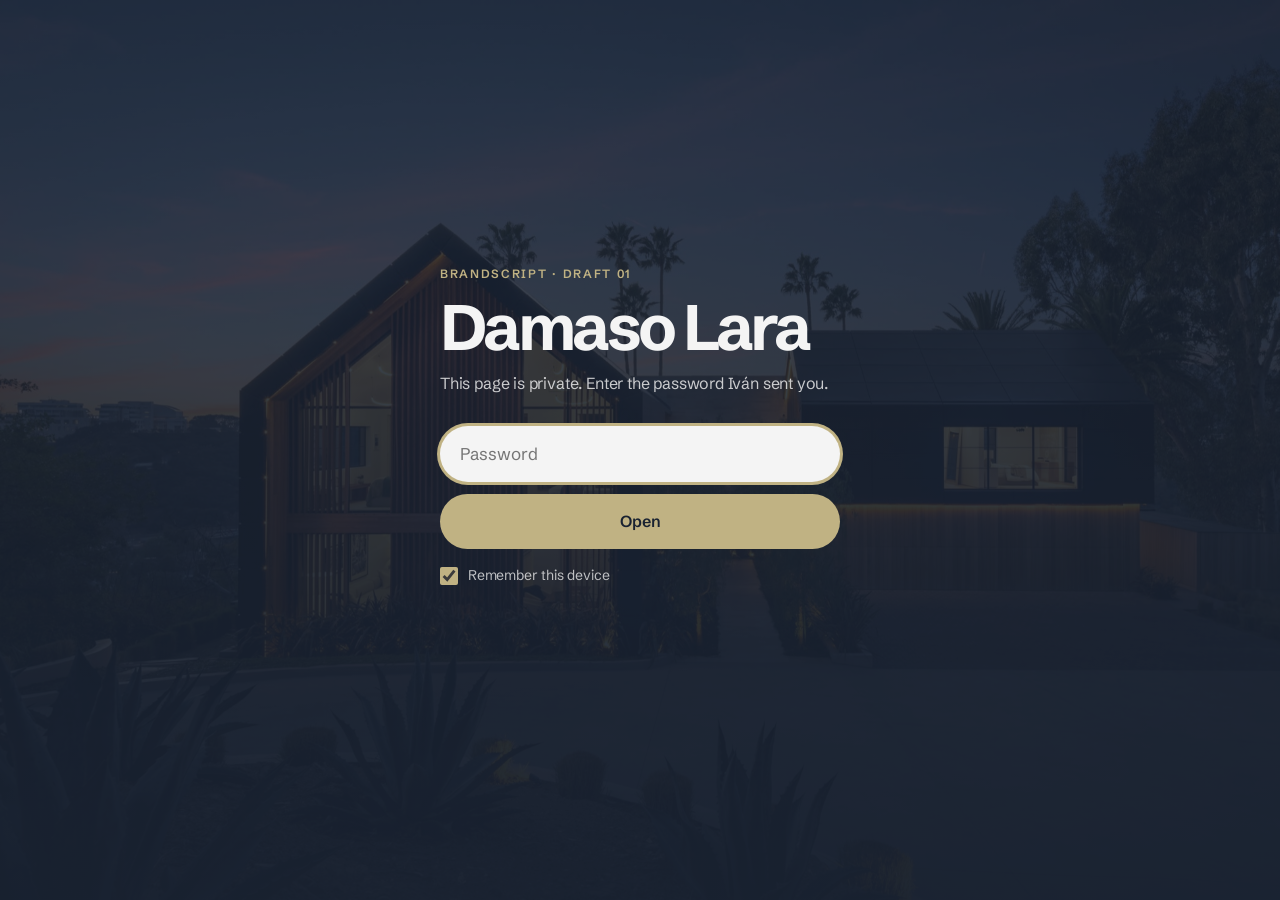
==== brandscript/index.html @ e3e93beb "Brandscript at /brandscript, encrypted behind a password Ivan's draft lived unprotected on ivanlizar" ====
<!doctype html>
<html lang="en">
<head>
<meta charset="utf-8">
<meta name="viewport" content="width=device-width, initial-scale=1, viewport-fit=cover">
<meta name="robots" content="noindex, nofollow, noarchive">
<meta name="color-scheme" content="only light">
<meta name="theme-color" content="#192231">
<meta name="format-detection" content="telephone=no, date=no, address=no, email=no">
<title>Damaso Lara</title>
<meta name="description" content="Private.">
<meta property="og:type" content="website">
<meta property="og:title" content="Damaso Lara · Brandscript">
<meta property="og:description" content="Private. Password required.">
<meta property="og:image" content="https://damasolara.com/brandscript/og-brandscript-a.jpg">
<meta property="og:image:width" content="1200">
<meta property="og:image:height" content="630">
<meta name="twitter:card" content="summary_large_image">
<link rel="preconnect" href="https://fonts.googleapis.com">
<link rel="preconnect" href="https://fonts.gstatic.com" crossorigin>
<link href="https://fonts.googleapis.com/css2?family=Schibsted+Grotesk:ital,wght@0,400..800;1,400..600&display=swap" rel="stylesheet">
<style>
/* Damaso's own palette, from damasolara.com: paper, blush, navy ink, antique gold, olive. */
:root {
  --paper: #F4F4F4;
  --paper-2: #ECEAE6;
  --blush: #EEDBCD;
  --ink: #192231;
  --ink-2: #2A3445;
  --olive: #404A42;
  --gold: #C0B283;
  --grey: #5C636E;
  --line: rgba(25, 34, 49, 0.14);
  --line-light: rgba(244, 244, 244, 0.22);
  --ease: cubic-bezier(0.22, 1, 0.36, 1);
  --gut: clamp(20px, 5vw, 72px);
  --max: 1240px;
  --radius: 22px;
}
* { box-sizing: border-box; margin: 0; padding: 0; }
html { -webkit-text-size-adjust: 100%; scroll-behavior: smooth; }
html.rm { scroll-behavior: auto; }
body {
  background: var(--paper);
  color: var(--ink);
  font-family: "Schibsted Grotesk", -apple-system, BlinkMacSystemFont, "Helvetica Neue", sans-serif;
  font-size: 18px;
  line-height: 1.55;
  letter-spacing: -0.01em;
  -webkit-font-smoothing: antialiased;
  overflow-x: hidden;
}
img { display: block; max-width: 100%; }
a { color: inherit; }
.wrap { max-width: var(--max); margin: 0 auto; padding: 0 var(--gut); }
.label {
  font-size: 12px; font-weight: 600; letter-spacing: 0.14em; text-transform: uppercase;
}
.muted { color: var(--grey); }

/* ---------- Progress line ---------- */
.progress {
  position: fixed; top: 0; left: 0; right: 0; height: 3px; z-index: 50;
  background: transparent; pointer-events: none;
}
.progress i {
  display: block; height: 100%; width: 100%; background: var(--gold);
  transform-origin: 0 50%; transform: scaleX(0);
}

/* ---------- Top bar (appears after the hero) ---------- */
.bar {
  position: fixed; top: 0; left: 0; right: 0; z-index: 40;
  display: flex; align-items: center; justify-content: space-between; gap: 12px;
  padding: calc(env(safe-area-inset-top) + 12px) var(--gut) 12px;
  background: rgba(244, 244, 244, 0.86);
  -webkit-backdrop-filter: saturate(1.4) blur(14px); backdrop-filter: saturate(1.4) blur(14px);
  border-bottom: 1px solid var(--line);
  transform: translateY(-110%); transition: transform 0.5s var(--ease);
}
.bar.show { transform: none; }
.bar__name { font-weight: 600; letter-spacing: -0.02em; }
.bar__chap { font-size: 14px; color: var(--grey); white-space: nowrap; overflow: hidden; text-overflow: ellipsis; }
.bar__chap b { color: var(--ink); font-weight: 600; margin-right: 6px; font-variant-numeric: tabular-nums; }

/* ---------- Hero ---------- */
.hero {
  position: relative; min-height: 100svh; color: var(--paper);
  display: flex; flex-direction: column; justify-content: space-between;
  padding: calc(env(safe-area-inset-top) + 22px) var(--gut) calc(env(safe-area-inset-bottom) + 34px);
  overflow: hidden; background: var(--ink);
}
.hero__img { position: absolute; inset: 0; }
.hero__img img { width: 100%; height: 100%; object-fit: cover; object-position: 50% 60%; transform: scale(1.06); transition: transform 2.4s var(--ease); }
.js .hero.in .hero__img img { transform: scale(1); }
.hero::after {
  content: ""; position: absolute; inset: 0;
  background: linear-gradient(180deg, rgba(25,34,49,0.5) 0%, rgba(25,34,49,0) 26%, rgba(25,34,49,0.1) 45%, rgba(25,34,49,0.78) 72%, rgba(25,34,49,0.94) 100%);
}
.hero > *:not(.hero__img) { position: relative; z-index: 1; }
.hero__top { display: flex; justify-content: space-between; align-items: center; }
.hero__top .label { opacity: 0.9; }
.chip {
  display: inline-flex; align-items: center; gap: 8px;
  border: 1px solid rgba(244,244,244,0.5); border-radius: 999px; padding: 6px 12px;
  font-size: 12px; font-weight: 600; letter-spacing: 0.1em; text-transform: uppercase;
}
.chip::before { content: ""; width: 6px; height: 6px; border-radius: 50%; background: var(--gold); }
.hero__title { margin-top: auto; padding-top: 40px; }
.hero__title .label { color: var(--gold); display: block; margin-bottom: 18px; }
.hero h1 {
  font-size: clamp(56px, 13vw, 184px); line-height: 0.88; font-weight: 700; letter-spacing: -0.055em;
}
.hero__sub {
  margin-top: 22px; font-size: clamp(19px, 2.2vw, 26px); line-height: 1.3; max-width: 24ch; font-weight: 400;
  color: rgba(244,244,244,0.92);
}
.hero__foot { display: flex; justify-content: space-between; align-items: flex-end; gap: 20px; margin-top: 34px; padding-top: 20px; border-top: 1px solid rgba(244,244,244,0.22); }
.hero__foot p { font-size: 14px; color: rgba(244,244,244,0.78); }
.cue { width: 1px; height: 54px; background: rgba(244,244,244,0.35); position: relative; overflow: hidden; }
.cue::after { content: ""; position: absolute; left: 0; top: -40%; width: 1px; height: 40%; background: var(--paper); }
.js:not(.rm) .cue::after { animation: cue 2.2s var(--ease) infinite; }
@keyframes cue { to { top: 100%; } }

/* ---------- Reveal ---------- */
.js:not(.rm) .rv { opacity: 0; transform: translateY(26px); transition: opacity 0.9s var(--ease), transform 0.9s var(--ease); }
.js:not(.rm) .rv.in { opacity: 1; transform: none; }

/* ---------- Intro ---------- */
.intro { padding: clamp(80px, 12vw, 160px) 0 clamp(60px, 8vw, 110px); }
.intro__grid { display: grid; grid-template-columns: 1fr; gap: 28px; }
.intro h2 { font-size: clamp(32px, 5vw, 60px); line-height: 1.02; letter-spacing: -0.045em; font-weight: 600; max-width: 16ch; }
.intro p { font-size: clamp(18px, 1.6vw, 21px); max-width: 38ch; }
.intro p + p { margin-top: 1em; }
.cast { display: grid; grid-template-columns: 1fr 1fr; gap: 10px; margin-top: 18px; }
.cast div { border-radius: var(--radius); padding: 22px 20px 20px; min-height: 150px; display: flex; flex-direction: column; justify-content: space-between; }
.cast div:first-child { background: var(--ink); color: var(--paper); }
.cast div:last-child { background: var(--blush); }
.cast strong { font-size: clamp(26px, 3.4vw, 40px); line-height: 1; letter-spacing: -0.04em; font-weight: 600; }
.cast span { font-size: 15px; opacity: 0.8; }
@media (min-width: 900px) {
  .intro__grid { grid-template-columns: 1.1fr 1fr; gap: 64px; align-items: end; }
}

/* ---------- The one-liner (word paint) ---------- */
.oneliner { background: var(--ink); color: var(--paper); padding: clamp(90px, 14vw, 190px) 0; }
.oneliner .label { color: var(--gold); margin-bottom: 30px; display: block; }
.oneliner p {
  font-size: clamp(34px, 6.2vw, 92px); line-height: 1.02; letter-spacing: -0.05em; font-weight: 600; max-width: 18ch;
}
.oneliner p .w { transition: color 0.4s linear; }
.js:not(.rm) .oneliner p .w { color: rgba(244,244,244,0.16); }
.js:not(.rm) .oneliner p .w.on { color: var(--paper); }
.oneliner p em { font-style: normal; color: var(--gold) !important; }
.js:not(.rm) .oneliner p em.w:not(.on) { color: rgba(192,178,131,0.25) !important; }
.oneliner small { display: block; margin-top: 40px; font-size: 15px; color: rgba(244,244,244,0.6); max-width: 40ch; }

/* ---------- Chapters ---------- */
.chapters { padding: clamp(40px, 6vw, 80px) 0 0; }
.chap {
  display: grid; grid-template-columns: 1fr; gap: 22px;
  padding: clamp(64px, 9vw, 120px) 0; border-top: 1px solid var(--line);
  scroll-margin-top: 64px;
}
.chap__head { align-self: start; }
.chap__n { font-size: clamp(64px, 10vw, 140px); line-height: 0.82; font-weight: 700; letter-spacing: -0.06em; color: var(--gold); font-variant-numeric: tabular-nums; }
.chap__t { margin-top: 14px; font-size: 15px; font-weight: 600; letter-spacing: 0.12em; text-transform: uppercase; }
.chap__q { margin-top: 6px; font-size: 16px; color: var(--grey); max-width: 24ch; }
.chap h3 { font-size: clamp(30px, 4.4vw, 56px); line-height: 1.04; letter-spacing: -0.045em; font-weight: 600; max-width: 20ch; }
.chap .lede { margin-top: 18px; font-size: clamp(18px, 1.5vw, 20px); max-width: 44ch; }
@media (min-width: 900px) {
  .chap { grid-template-columns: 300px 1fr; gap: 56px; }
  .chap__head { position: sticky; top: 96px; }
}

/* Cards */
.pair { display: grid; grid-template-columns: 1fr; gap: 10px; margin-top: 34px; }
@media (min-width: 640px) { .pair { grid-template-columns: 1fr 1fr; } }
.card { border-radius: var(--radius); padding: 26px 24px; background: var(--paper-2); }
.card .label { color: var(--grey); }
.card h4 { margin-top: 12px; font-size: clamp(22px, 2.4vw, 28px); line-height: 1.12; letter-spacing: -0.035em; font-weight: 600; }
.card p { margin-top: 10px; font-size: 17px; color: var(--ink-2); }

/* Problem: three layers, getting deeper */
.depth { margin-top: 34px; display: grid; gap: 10px; }
.layer { border-radius: var(--radius); padding: 28px 24px 26px; display: grid; gap: 10px; }
.layer:nth-child(1) { background: var(--blush); }
.layer:nth-child(2) { background: var(--olive); color: var(--paper); }
.layer:nth-child(3) { background: var(--ink); color: var(--paper); }
.layer .label { opacity: 0.75; }
.layer p { font-size: clamp(21px, 2.3vw, 28px); line-height: 1.2; letter-spacing: -0.03em; font-weight: 500; max-width: 30ch; }
.layer:nth-child(3) p { color: var(--gold); }
@media (min-width: 900px) {
  .layer { grid-template-columns: 200px 1fr; align-items: baseline; padding: 34px 32px; }
  .layer:nth-child(2) { margin-left: 28px; }
  .layer:nth-child(3) { margin-left: 56px; }
}

/* Guide */
.guide { display: grid; gap: 22px; margin-top: 34px; grid-template-columns: 1fr; }
.guide__photo { border-radius: var(--radius); overflow: hidden; aspect-ratio: 4 / 5; background: var(--paper-2); max-width: 420px; }
.guide__photo img { width: 100%; height: 100%; object-fit: cover; }
.quote { font-size: clamp(22px, 2.4vw, 30px); line-height: 1.22; letter-spacing: -0.03em; font-style: italic; font-weight: 400; max-width: 26ch; }
.quote + .muted { margin-top: 12px; font-size: 14px; }
.record { margin-top: 30px; border-top: 1px solid var(--line); list-style: none; }
.record li { display: flex; justify-content: space-between; gap: 16px; align-items: baseline; padding: 15px 2px; border-bottom: 1px solid var(--line); }
.record li span:first-child { font-weight: 500; }
.record li span:last-child { color: var(--grey); font-size: 15px; text-align: right; }
.ask { display: inline-block; margin-left: 8px; font-size: 11px; font-weight: 600; letter-spacing: 0.08em; text-transform: uppercase; color: var(--ink); background: var(--gold); border-radius: 999px; padding: 2px 8px; vertical-align: 2px; }
.empathy { margin-top: 26px; }
.empathy h4 { font-size: 15px; font-weight: 600; letter-spacing: 0.12em; text-transform: uppercase; color: var(--grey); margin-bottom: 10px; }
@media (min-width: 900px) {
  .guide { grid-template-columns: 0.9fr 1.1fr; gap: 48px; align-items: start; }
}

/* Plan */
.steps { list-style: none; margin-top: 34px; counter-reset: s; display: grid; gap: 10px; }
.steps li { counter-increment: s; position: relative; border-radius: var(--radius); background: var(--paper-2); padding: 26px 24px 26px 86px; }
.steps li::before {
  content: counter(s); position: absolute; left: 24px; top: 22px;
  width: 42px; height: 42px; border-radius: 50%; background: var(--ink); color: var(--paper);
  display: grid; place-items: center; font-weight: 600; font-size: 18px;
}
.steps h4 { font-size: clamp(21px, 2.2vw, 26px); letter-spacing: -0.03em; font-weight: 600; line-height: 1.15; }
.steps p { margin-top: 6px; color: var(--ink-2); font-size: 17px; }
@media (min-width: 1000px) {
  .steps { grid-template-columns: repeat(3, 1fr); }
  .steps li { padding: 86px 26px 28px; min-height: 260px; }
  .steps li::before { top: 26px; }
}

/* CTA */
.ctas { display: grid; gap: 10px; margin-top: 34px; grid-template-columns: 1fr; }
@media (min-width: 640px) { .ctas { grid-template-columns: 1fr 1fr; } }
.cta { border-radius: var(--radius); padding: 26px 24px; display: flex; flex-direction: column; gap: 22px; justify-content: space-between; min-height: 200px; }
.cta--direct { background: var(--ink); color: var(--paper); }
.cta--soft { background: var(--blush); }
.cta .label { opacity: 0.75; }
.cta p { font-size: 17px; }
.pill {
  align-self: flex-start; display: inline-flex; align-items: center; gap: 10px;
  border-radius: 999px; padding: 12px 20px; font-weight: 600; font-size: 16px; text-decoration: none;
  transition: transform 0.3s var(--ease), background 0.3s;
}
.cta--direct .pill { background: var(--paper); color: var(--ink); }
.cta--soft .pill { background: var(--ink); color: var(--paper); }
.pill:hover { transform: translateX(4px); }
.pill::after { content: "\2192"; }

/* Stakes / success switch */
.switch { margin-top: 34px; }
.seg { display: inline-flex; background: var(--paper-2); border-radius: 999px; padding: 4px; position: relative; }
.seg button {
  position: relative; z-index: 1; border: 0; background: transparent; font: inherit; font-size: 15px; font-weight: 600;
  padding: 10px 18px; border-radius: 999px; cursor: pointer; color: var(--grey); transition: color 0.3s;
}
.seg button[aria-selected="true"] { color: var(--paper); }
.seg i { position: absolute; z-index: 0; top: 4px; bottom: 4px; left: 4px; border-radius: 999px; background: var(--ink); transition: transform 0.5s var(--ease), width 0.5s var(--ease); }
.panes { display: grid; margin-top: 16px; }
.pane { grid-area: 1 / 1; align-self: start; border-radius: var(--radius); overflow: hidden; display: grid; transition: opacity 0.5s var(--ease); }
.pane[hidden] { display: grid; opacity: 0; visibility: hidden; pointer-events: none; }
.pane__body { padding: 28px 24px 30px; }
.pane--fail { background: var(--olive); color: var(--paper); }
.pane--win { background: var(--ink); color: var(--paper); }
.pane--win .pane__img { aspect-ratio: 16 / 9; }
.pane__img img { width: 100%; height: 100%; object-fit: cover; }
.pane h4 { font-size: clamp(24px, 2.8vw, 34px); letter-spacing: -0.04em; font-weight: 600; line-height: 1.08; }
.pane ul { list-style: none; margin-top: 18px; display: grid; gap: 12px; }
.pane li { padding-left: 26px; position: relative; font-size: 18px; line-height: 1.35; }
.pane li::before { content: ""; position: absolute; left: 0; top: 0.55em; width: 12px; height: 1px; background: currentColor; opacity: 0.7; }
.pane--win li::before { background: var(--gold); opacity: 1; }
.pane--fail .pane__img { display: none; }
@media (min-width: 900px) {
  .seg { display: none; }
  .panes { grid-template-columns: 1fr 1.25fr; gap: 10px; margin-top: 0; }
  .pane { grid-area: auto; }
  .pane[hidden] { opacity: 1; visibility: visible; pointer-events: auto; }
  .pane--win { grid-template-columns: 1fr; }
  .pane__body { padding: 34px 32px 36px; }
}
.no-js-note { display: none; }

/* ---------- Voice ---------- */
.voice { background: var(--blush); padding: clamp(80px, 12vw, 150px) 0; }
.voice h2, .pillars h2, .next h2 { font-size: clamp(36px, 6vw, 80px); line-height: 0.98; letter-spacing: -0.05em; font-weight: 600; max-width: 14ch; }
.voice .lede, .pillars .lede { margin-top: 18px; font-size: clamp(18px, 1.5vw, 20px); max-width: 44ch; }
.rules { display: grid; grid-template-columns: 1fr; gap: 10px; margin-top: 44px; }
@media (min-width: 640px) { .rules { grid-template-columns: 1fr 1fr; } }
@media (min-width: 1000px) { .rules { grid-template-columns: repeat(4, 1fr); } }
.rule { background: rgba(244,244,244,0.6); border-radius: var(--radius); padding: 24px 22px; }
.rule h4 { font-size: 22px; letter-spacing: -0.03em; font-weight: 600; line-height: 1.1; }
.rule p { margin-top: 8px; font-size: 16px; color: var(--ink-2); }
.swaps { margin-top: 44px; display: grid; gap: 10px; }
.swap { display: grid; grid-template-columns: 1fr; border-radius: var(--radius); overflow: hidden; background: var(--paper); }
.swap > div { padding: 20px 22px; }
.swap .not { color: var(--grey); border-bottom: 1px solid var(--line); }
.swap .not s { text-decoration-thickness: 1px; text-decoration-color: rgba(92,99,110,0.7); }
.swap .yes { font-size: clamp(19px, 1.9vw, 23px); letter-spacing: -0.025em; font-weight: 500; }
.swap .label { display: block; margin-bottom: 6px; font-size: 11px; color: var(--grey); }
.swap .yes .label { color: var(--olive); }
@media (min-width: 900px) {
  .swap { grid-template-columns: 1fr 1.4fr; }
  .swap .not { border-bottom: 0; border-right: 1px solid var(--line); display: flex; flex-direction: column; justify-content: center; }
}

/* ---------- Pillars ---------- */
.pillars { padding: clamp(80px, 12vw, 150px) 0; }
.grid4 { margin-top: 44px; display: grid; gap: 10px; grid-template-columns: 1fr; }
@media (min-width: 640px) { .grid4 { grid-template-columns: 1fr 1fr; } }
@media (min-width: 1100px) { .grid4 { grid-template-columns: repeat(4, 1fr); } }
.pillar { position: relative; border-radius: var(--radius); overflow: hidden; min-height: 440px; color: var(--paper); display: flex; flex-direction: column; justify-content: flex-end; background: var(--ink); }
.pillar img { position: absolute; inset: 0; width: 100%; height: 100%; object-fit: cover; transition: transform 1.2s var(--ease); }
.pillar:hover img { transform: scale(1.04); }
.pillar::after { content: ""; position: absolute; inset: 0; background: linear-gradient(180deg, rgba(25,34,49,0) 25%, rgba(25,34,49,0.92) 100%); }
.pillar > div { position: relative; z-index: 1; padding: 24px 22px; }
.pillar .label { color: var(--gold); }
.pillar h4 { margin-top: 8px; font-size: 32px; letter-spacing: -0.045em; font-weight: 600; line-height: 1; }
.pillar p { margin-top: 10px; font-size: 16px; color: rgba(244,244,244,0.88); }
.pillar ul { list-style: none; margin-top: 14px; display: flex; flex-wrap: wrap; gap: 6px; }
.pillar li { font-size: 13px; border: 1px solid var(--line-light); border-radius: 999px; padding: 4px 10px; }
.pillar li.open { border-style: dashed; color: rgba(244,244,244,0.7); }

/* ---------- Next ---------- */
.next { background: var(--ink); color: var(--paper); padding: clamp(80px, 12vw, 150px) 0 calc(env(safe-area-inset-bottom) + 60px); }
.next .label { color: var(--gold); display: block; margin-bottom: 22px; }
.next .lede { margin-top: 18px; font-size: clamp(18px, 1.5vw, 20px); max-width: 42ch; color: rgba(244,244,244,0.85); }
.qs { list-style: none; margin-top: 44px; border-top: 1px solid var(--line-light); counter-reset: q; }
.qs li { counter-increment: q; display: grid; grid-template-columns: 44px 1fr; gap: 10px; padding: 22px 0; border-bottom: 1px solid var(--line-light); font-size: clamp(20px, 2vw, 26px); line-height: 1.25; letter-spacing: -0.03em; }
.qs li::before { content: "0" counter(q); color: var(--gold); font-size: 14px; letter-spacing: 0.04em; padding-top: 0.45em; font-variant-numeric: tabular-nums; }
.sign { margin-top: 64px; display: flex; justify-content: space-between; align-items: flex-end; gap: 24px; flex-wrap: wrap; }
.sign p { font-size: clamp(28px, 3.6vw, 44px); letter-spacing: -0.045em; font-weight: 600; line-height: 1.05; max-width: 18ch; }
.sign small { font-size: 14px; color: rgba(244,244,244,0.6); }

/* ---------- Gate ---------- */
.gate { position: fixed; inset: 0; z-index: 100; display: grid; place-items: center; padding: 24px; background: var(--ink); color: var(--paper); opacity: 0; transition: opacity 0.4s var(--ease); }
.gate.ready { opacity: 1; }
.gate__bg { position: absolute; inset: 0; background: url("/images/brandscript/hero-879-dusk.jpg") center 60% / cover no-repeat; opacity: 0.35; }
.gate__bg::after { content: ""; position: absolute; inset: 0; background: linear-gradient(180deg, rgba(25,34,49,0.4), rgba(25,34,49,0.92)); }
.gate__card { position: relative; width: 100%; max-width: 400px; }
.gate__card .label { color: var(--gold); display: block; margin-bottom: 14px; }
.gate__card h1 { font-size: clamp(44px, 12vw, 64px); line-height: 0.92; letter-spacing: -0.055em; font-weight: 700; }
.gate__card p { margin-top: 14px; color: rgba(244,244,244,0.8); font-size: 16px; }
.gate form { margin-top: 30px; display: grid; gap: 12px; }
.gate input[type=password] { width: 100%; font: inherit; font-size: 17px; color: var(--ink); background: var(--paper); border: 0; border-radius: 999px; padding: 15px 20px; outline: none; }
.gate input[type=password]:focus-visible { box-shadow: 0 0 0 3px var(--gold); }
.gate button { font: inherit; font-weight: 600; font-size: 16px; border: 0; border-radius: 999px; padding: 15px 20px; background: var(--gold); color: var(--ink); cursor: pointer; }
.gate button:disabled { opacity: 0.6; }
.gate__keep { display: flex; align-items: center; gap: 10px; font-size: 14px; color: rgba(244,244,244,0.75); margin-top: 4px; }
.gate__keep input { width: 18px; height: 18px; accent-color: var(--gold); }
.gate__msg { min-height: 1.4em; font-size: 14px; color: rgba(244,244,244,0.7); }
.gate__msg--err { color: var(--blush); }
.sr { position: absolute; width: 1px; height: 1px; overflow: hidden; clip: rect(0 0 0 0); white-space: nowrap; }
</style>
<script src="/brandscript/brandscript-a.js"></script>
</head>
<body>

<div class="gate" id="gate" role="dialog" aria-modal="true" aria-labelledby="gateTitle">
  <div class="gate__bg" aria-hidden="true"></div>
  <div class="gate__card">
    <span class="label">Brandscript &middot; Draft 01</span>
    <h1 id="gateTitle">Damaso Lara</h1>
    <p>This page is private. Enter the password Iván sent you.</p>
    <form id="gateForm" autocomplete="off">
      <label class="sr" for="pw">Password</label>
      <input type="password" id="pw" name="pw" placeholder="Password" autocapitalize="none" autocorrect="off" spellcheck="false" required>
      <button type="submit">Open</button>
      <label class="gate__keep"><input type="checkbox" id="keep" checked> Remember this device</label>
      <p class="gate__msg" id="gateMsg" aria-live="polite"></p>
    </form>
  </div>
</div>

<div id="root"></div>

<script type="application/json" id="payload">{"v":1,"iter":600000,"salt":"mTnxX03dTebmJfNogF+W7A==","iv":"htPVJpJAh7chNQiq","ct":"y2vXBzk91bMNy6IqnpHAI4l/x2E2+nYtUnYdZ4bdGvNzkPwZ12IpLERD5pcO6UG+06ZpDZoVHe7+RBtkmsq+ciZ5VcHSIqbA1FkL30kOxi1EUEsEcgnFwDNZZFuH9UNWPwuw/nVDGgqzxAiEAcbl2tn2b+jvg4hY1WPriyHq0yqUFJPgEQKdR8EZ20eBc22Bo1wvKKy0OCSK5mKY9P3t5W3WXqvRNWlZphiEBEfyJ/JxFf5D5AD+Bn2gdi4LY8FU1jjbCOxozOlJVILKpCmebMN3PCzYlIkcQgR4fQYA/rp8alv4aQRXWVF2Fusp0TSQxxNtERxwDGKp5sNXzw0Tlr03DLnaSi/Mbhj5k78PDqNxdNVN0dNqPGqCInNIo8eQqLvjEfRgdqacXy7pS9jfpNkwDGRXpqe1zjA+vTfP+uATyK1kEiYhoOHfgnw1WnroBNvE1TugGwAXSVu5UTni81GemEJvl6ESKBDJmbV27CrZiKZfuofRzQOBtLstjKmlLEc8gI7nomKbb/JiUYLId5617cB4UUb4h89kBYJktJ8xsu6SPW9CHi3PVEImFgVnzb0Q0pZ88uWFnr0R66//[base64]/IgWJrvyd8kLmRsDoROyBf4bfh+8EONDM5bdmV4jsgJFZGZAIIO7cZ/[base64]/MjYKroELnfI8sOAWR+Fiq4ZgJHrvIa9pmlBmHti42Tntd43IRZF3RISAJCxsZn0UWIIDZah/HBYoiHZTMbxdR+DVmdWuhB6z3b4IYxM6cL8jx7oPI9Mf5My4uGKSQpfSd7yjmwjgp6/XOv48fwPh05vE34IOqQWczVOg4PuTiQLU+M4cdEySPOMY7wDyd1HDkIAQD2YdXmMyzslsx0bE8Xhfr+mJZmeHgwhPCXQQ03D3UTTYSeZm/w61QPJ1V2bLnvTZaG425z7TtsSHZf5jiWr9cSFdv+mumTFBtJ7cXY4PfjzKj5/51VHbiaXYdJUAR28bFNKQNKIxHPT/+ky9AhnMkTw+bIt9WfaT4iMp+dVUTOwInd6kj6ohfm5Fs1btZS3k3u+kxSYx34Z/hAZ7+bf/xeXs1IOprOE6HdGCUmtz/fhBgGHTzyUKP8+Xv+raX8UGylWPvqlJo4xK3poWWxEuG73YkvdQg7OVy79hpN4k/bCK6FBU7WXk4rwSyiAlBwOaOFuFr7G4adbjlOzcrHDmn7Bq5lOaMzqyGJAvSV6xjItbDDogKd/pCCfw2IGJS5/0df2rXX8T2KM0R33hsMPd6vSNb4oJXPr7hvl1ZV9TfAIOs616FZfNWT2PERipJGOUnkttZgqk//[base64]/X2mFioTaguWVsSdTDTGiGnzEku0lrAe/f89GBfBDPFbJQh7JOroTbPM4MVS7/HktpGbYp9KQphNb3n4zGErujh8B7pvUDvM44sWG4Mp7LJrUr+nL/W0NJnSZ/sslEDG5cXLr2f/vqWuoY0OpV8kYljSnCiOxYbRAkNRhhWGq8dnLQxCvE3rZoiTBHs/DoLrXGmEu8VpnsWBWr9sEG2l7+InHClASbT2g3IJvFu/OdT5xVq3U1b/rF3qsL2d9iwDhsDbaQ5rMPeqK6Vq3BwsxHoMu4GBdP+2DMpafpifY2aUwe8/FppgG6Yp26qMW+kBIunMno8uuYWz0nGGSiZzvVq0gdXdHwQL6wU1VVlC2yq+LBL8JhJNUMrzqajC6O2gj90svPBowbZeadYCiepAxM0vaojqG1w05pJson2yqALP/0KVgwLGUWxLym8r08PQajTYB11Q7/oJYJRQGkvSYneYNtACpvf55nQk6jdOpAiPD+L5JtiHAGUyoX+sIZ7VhxsPdduGBaUhjVoSN4i3gCuj2WJoNPMAYSliggTuQuflwexHJLUQsj+f54nfeaafdRsDgSQqmpXlQQPTLKGv9t4Mn9PXUUjga78yaHvyzOzU2/W4pRzg2Ka0h0x1QxpWG1mM2sBQ7aNJbIDL0mp+ekM0QctrZGviuJR2qcnarQuI9g9IG6DY5vd+wj6P5cTefTtet7qjfl37Z6XrZW+jz/[base64]//90Qpxk6YRiaz/BLminCuBY/i/LNMmj8sf8HvmdEvw0zR4SQ+Dy4zAHa+AvY2qU/F8d+WsSYtj6CH6KIktjZmulRHyw7Q5ssFYu3/tGZW5NuoCer7A326iPwcikUqzD0zP2kVOKeC4VzTIkM9OiEWVeqcQChZF+F7/UBTXILl6UOnuZzwvwFCkKyqjXZsP2kgCnVJq6BTNn+b/48TOLXMU2urswqsJ7Upq3rIAn1/oEmWj9Vn4iPd96hD1uRPfc9Bpj7E8uKrf8akPjtgxiaCDNsv6SIEtSh3/jmmEKGthNCFUMQBiUdF8vApu7o4kVtkB8mO2aqVXklpbFCqD5FSBI5J5H2pOVV/ooqxik2i/571UFoP8PdESlhvfXJ5SsXPBxAd4aHVcZi3yeCzajVj4GJy2oks3O5OkHKWl6FpLQpPSW2tQoodr+BjOGFAj9M+xmW7xcF21+Gtc/G/xMEnOYZbEEUa+gXp2tfsDRIFkJdBk1nX0Ss2zNgjt+M+7hp2Owe3tZ0Eto0LrgIKQ4w3GOrPL9WjgvQe42dI1y5CLxf0i5w8Z9Cw2vUNCzMJ44X9I4R87sF6t4YT0egOcFBcFbHH9+wo6t6oRPGPBzXwr0hkbcEVAe8SAXwx2v/HjCriu5uqqAjvuXtLjvbNRE9E6bpV6u2UwBS2da9TxXlyI11I10LJ4N5PNTeij0uuIVRvETo2cgu7a4YLhgyTubNiCmvPm/8gdxncvD5aM+Bn3iPv/+a8bqi/o0rkCTP8JvVxF1g/X9xFrmFMiPj4/mIlUmHOeWz9z55jyH4kqPuSIguEgAcygJwdiQkgI0LMIIv78/[base64]/+cV04CadMkIxF+QMLKjmxkJRZ4WmpYGFBrHkPQN8pqEimE/aJM7HA/6hFR61FlXvbIryDxfgM8Na9RxxkScomozDQ8lfbSkIROoRNa5xzfh6ec2/FJOmioWXrvAH3gS8KcHh1E+sbDV/o+r+2VzLAwSW/ArE9b2I0vYtmj0THSYjiGSDv5cJj25q8MIx44zN09LAhrMfOWIw3Bp/bT7+Fsh8ARiG3YYnToTFwDEKoffbEs7JXRE6/1Na8kTazR1/3Q+pq66G1hiEoyHryJOQMdhc3yIyuLb2xv33ShUdac3SHfHSWNaahSJqLE227AXucoFyDw9vZ6KKcRp/j2ON/bT1uAdrk5ps6TsxaL8155yj3LFhz19sIZ7A8u+8CwE2gvBIFmBIcLs5IU8HPQCBVMgwjfXlw8d7G+H4a//0cT1sNI093IluxqLYQ6LsQJ5BgPEZlRhTnUhhQzx3pk7H+O21O9okx5SY77V51D+TWpQPVWwb20taO13ZWNFYty12FsSrqP/oVg92wm2/k7Z/KzRTrPHALwaT872U4Z+/xp55hZ0xGd/mIH+HTueWflVFTk9aFESl9867fzIewnCbUFONmADXI7v6A0d4pji0OHMpPvinvwvM5nx2g3XZH0gNvCXEKK5//vORBDQyW7GyH719r/6WB32xedHAC0RabSn9UA/6wwOaBrzyI/j/9vCKONKhErlmO07UAh1FpTE0VfULHHZ4zmkZShYt5pMG9kkRBm2xaBpkGwofxKEzPH2m2Z9vI1rCP82+FtvnCWjYdUIK+aqgQpdhbgCDBmHmpCNzG0FYmom1N6xmaZa6c7gEQle7uNfPlOXUfXXjc5CMnnJvQDZHEfnLiGSfExK/CPcYuWXXUJMgGXFPJAChZdHm76nZPm24srtQE6f3RMk/eeH+9SBfTs/nTqzSw+vbLTW/xo0+3gvAXgC4F3IX5NDHisaZt0+pHosEWHQyZds6cyp5rJeaBwisVnB6IYMzl/PivRabQw14aJ5xOuqdEwnYqqKjch3H5lpthsTOv+LXJ8cHuANbmG7vZOl6Qn3hUkWdw2ZvLR1xGRmVyEe0o5uwEQAEXPjyT2fEo2lwD+HMCCPBPBl2tzRKIYpk76JYdbO8Eu7awkrzUH5OYcKiB6jkZBZkGnZPI5G1ry/Qxwei7ZJFf/d9dGTWMOHArjUWafZGpkqbRs5PkYnngUVL83P5cEEEKdXoUktdUMwcO2MmRTJbqxrg0W1pRac2LrkftrK0W5Q9LFiiIEtn3NR8OZIzfKZNdKx85Oj+JjswDQyEhfCd6rWIfNfPF75C1MNEPxt959gPebWcsvyky10136T0L/K9ypKDGL1l4FZD/L0jNjTJnMBJ/[base64]/PdG4cW4wegdAaq4L/jOnRITjrT4Imd61+d6sRfQpu2oX9gVAju5VOAbiN5pn6tJ/tD3pFIa28aSLtT/4UAOQ2cgkAB/[base64]/bEYj+s/FSTX7K3SborbJxrG935nNSPq9rfLJQ1LFnnODaf0Lx4hjxB9VABEgcNSwN3FgyYQB/g6X3rdaB9bP0SEaoknv78e00HJEw0+Xbjd/gl2xp6Iu77xz488zXOMmdp/GSf9ZPzWaOG4WPgaTiPlK9HgMdgSdGDSpbAL4CsbGPeoVyfebGSwgdguUysAog9WuZjuA9GOBUp30SlZ9A0Udw+xfe4hYSmsPSxWrlWk/yzi2JfbU2GBiTp6nCCqZlkZqHsca+zAX8IPTv/ElEGaJ28s3j820B+8JKDKpCCc3zoqwDouNOhTQJ7yCGrM6F1unR5nKpgKr7IqEAkRGaogODx5MS6KfrM/WdPef3MZ06xAptpYXaOK2b6fZrFvtXMR0t1GvPFZL4NtkEzOExa2MykLvCZKJzroOQKXeeD2Mnn4Jx2v6iH6mncn+622Uge8zHweRgoxpyKjUxH4Zr+7ILC88AuSfZQlGJXZf9bgX8KU9p2idkejgM/GUKc+W0iA0ORw4IrhVg3NiNyHIi6u6Tnodm1UXGB8rG59V9lbvf4lhNc7Iji2xF8hMeD/mOhGbUI7+PZm7CYjFCpePD0rgPnuM2zYyio/38zRl/iZGCh4G4dWYYkOwWT3riXfxvdu5yFcy9HpHCgKE+sl//r/2OrOJaFrqwKisJzzJpNZl0eQ0lH7mPwhGswiihZjUm34A48Ocu1kRPBtEZJ3rzhVXNsrnUgC+AUfcd7vqjZkpxxHyFMLQlDDg5aByqRlpIMzT2LoewtMdEF/d2+rlO7pEOg6VK5N1BuNI42yOxDbEh9frd8YJ66+B8jKWWh+UDSSNmmmTCnjUWpfxUZ3SBvudfoHCoTGboXuV5RMgoE/WTuOFildDuwjbwA4i1MIpL/mZ6tdeE5q6GLYkHCIevlECe9Q6C2NqaFkDTJiLZS4k5Q0MIff4Uonq7/mUnv2JhtJBowmHNc3mrEl4Cdz6PfBGSBoFy9TSqqKOKnTPoyJaQ59qtIgXm94zvJxw/Jn96Orq4zeOjYVBn9fsb2fOJNHGTlMTNcjMtHE15a6JBbAE0Xtjm90GnoQ+xI2NMOP2TmA6CjbRXk66MTBnbVbvs0R2xrZlRKUvut2hKENG2JQGGxbbaUjfK9SCj/ijOyqpnvBKBN/j1lA3DqUxrP/tZO79tgs113UX568XmuPkCMkK1pBJXVaIEMv7oOGUlWJA4c7CxPm9rS8/[base64]/c28BQympL7Ev6eJmAUjf2B2bdImU8QqinkPooW/UCIq03FIxvbkHi/rjH9iWy+9NvxodUZ+Ptu/kyLFvdCfW82ZOf4lLWByfOhwkKLnuGMNstRy0R6cm0zTyDXa5EKhA3JUclH1gOqGcqGJnx9UqTPxXN5gHKyLo+mJZhO4pfF0SXXQN0qJGnld38tRayMCC4jV4vLPiBGKwcpJ/hItFgaGhhYSNzg+Xt+7OVlfs9+BgT1hH63/q8FGG4HM13AeRsxh01alX4+/qmVhtHuDZ0+NRW3g8+gq0A08YHKD8q2Ut/WdzWqD7mJgNXO2yDoug3Y34S4Zby+pK7+179ajav/MSdf8dUV0HzJUPhNoIGZu2iPrF8G3nW/w0nL69za2UHKXVpmVylIKp1b1m7/m4/jQyhhmVMaNoc1Dnx7bve/3O5wkqC5J6Zg3oqf4Dbv1Ul8+8xdveOkyzyVl+x/dyTiPxhEkB4pOAskSxBZronr+/kacAD8sJsgs2MfYAtUGUp4BoHf8E88tknivXyc2XeDDNZ8sc5hkL0u7rGpZLo6Bb3/izqkTGm2KIjPcrrpYr4Rew+vkW5lOXlwpmhz2y4RMgqgcobbOeNAieqR3sqDyZhYsNGjFppdjHfAAsqMWfNAHwB/dHkZinkyQU00aPOpF+gxCcsEXnjvSuVs/ZCXZskvMuz3E1XNsoAK0KHJsVcHSBb3wgQ+qS+fb4n42+YfIgr1omasddj9cPB3bLa+qLj3OwopFB+9FP6Sa7PKQ53+ptnMGZTk+b5Z8ba3ROHNMw9871ULOL7IgUIpkJFxn9P1YgoNeBcODpZkPYNNI5swDKdf/GtKfw0PTW8orieljUNRfEXwxJkBBBGhxXKVJTj8eF1JybD3uURp8z2FW1pXYIwAoEDTlnlaQ7w29/B0s0iXN0AhR6ttoQTs+jDc529nZqrquPhKLb4zvtBlrfEKe5eP8eheVOLpkQmdIvYohU1Bqrc1O1M0e7fOn9STQ2biljF2o5+kh+8dFKWv3hy+m6oNCPDtCpPnFLl70Y92MTm2p4ewO8IzFEwoUUVx7VDf3HEorzGb/oEAWl5NP+MnitqKjkgOm2gjArX65wa6DLj80cqgZfa7oUyP5Rt3/ud6CUA3kJaReNJNF3KdoaNUq/QgHo47vNPn+LZJpc7yzevHFu/sXm1YZhafPCVGZ5drY+IIOOo7rF3Vr/nQC8KY1MLXcckLKMU9Orbi3BgFV7kFopg8IWgHtsH2HNqYo9T4JeEvWEEJClU5SAlrRtvkpQ41beFyWk/40E2W4rl69L49TRfVmBUXGNJ3i3HbXLObMOWLeq8eTWg4A6LXDZzdqQlw00oJoAQImKVhjAWNg532LoSLtqztjTRWZoz4eQEGrElokS2dIC1yULwQzw8A0A6kCwCsY57W00fLYiZogz4RtWXf+0DBlDgQ3oeJym7NLzZAyl3gKYDv4duBZdA1GFfH/lHcLu3vb9Ax62FkbClxvZtseL+9sHnahHH1Okg03hJsX1fu8xunP+FO1e2mQ+8xXEVzOAsUE+jy97MO7DhOBe98Fe0W+GtmNlKcm9YO01OlMbAp47N9lsSFc7yRzb6hlTqWGoHbLtaULNKxL6AZReu8Axe5+V39mx9soLm/[base64]/[base64]/XudzZNB5KQUw6kOKZg6i3yXrz0rE0nh49ag57DwaNZGRMX0fEqUhsL/7DhDDfisHI3gpt+5mhMX9LZRsNuAlvl8Ddq3W7ln94cjdYuXxYR5Uxu1wgs8j9F47Kkdhc0hzOm1d+bcgzcl5qPids4AP3Y+5ZP8xXeNPRnZEOkwmDOeybObglaXe6y9ZhJe4uCfmeWz4hEkdYkGklK6ZvotNm+8N9Zi4UkAf1h6dBoecbm6dmoosXGsqiQhtX/ZSNDGMi7KU2ejmYiZdKGYrnsL1MHRNUCTlmGlZ0VYC+3J4e0c8foowFfiP+qBWpyCTmu4JLZ6ELty6JDNrrEFA4R14N2X9QH0KBgGZkGCzzzrGbxR+k9lWc9QenDjt5ExIxl0+xvLWXcRLdrNKOPyyuARVOxR4l+ypfHWq+F/6eRBKxJEjJvFYir6hS0f9HfUh0/rmw1sFG4+VHTuRiRGgD7prghjvCc3xO334oSjzbcSU5/wnwmeeWHMXGLgs4zTgwM4KmPd/6v1hNDvs1Xj7AWMS2J7GCaGGynvJY/3pGzEcWoRVHv4e5s+U1adzZ5x1hT3ce9vDsTsRulLJtaQ8RicVwejxZU0ifvKGzu/HV5j4XZsAIqjiRXcYF+DgCsEEnaBHFn7ceYVcB1clalhFlvhadcLL8LlNO9+VAm8yucnvYBfBLn4MBRk3Oj3aMTpHdBz3xLEjRZ/njjLUMgOp8SzzsWfVvnFImOTYrzDHk8tEAI5CdZ/O1/xUI3tEGVvYVZwTR/hQ4BD5GxcnXwwId6gZHBnD2whb5daimQHPrgrOeCYDu76p+yPUoKyvws4h+1ltXKUla6H9H42TVheryKMROb/y/cfcYnLt25003LH5oWg1B5etwqBrIGvn/Vdx0KJGulBF+3AII+k48YnLpsfDfy+GiQF4g9psDIVwuQlh9c/DeCOrZPhXXiekeE7nsVoFQJhPgju1IDsYT/vVKakMdTDPWQcK/lsOeBmsnod87nAAbY544bqYgaXU/lkFxoTYZBgRIU/bd0S//OYhee23Pikwk2hDcpxRM46JY1umLRBe5u2MSaTLvsTP2R+BaKzXLJdqUFKnOTuG3FmqFo/9Xy7o9qf1tO5wixnTaQBHPDNl/oHucipvlDlvoSxQ8nwB5hcHkPAC+OYsojVqgFgV59xcKW7g5ThMriCLb5bu+jr5N8IlrHnRW7MW1QKd+1R9W4W41/K2JOsMdyLSxOKECDWjG9zx9puL/+UokiNoZ0kIZ/SBE6uRwnccgEvrVSKG6gNCl4AUTGH3xXhZ9msooobzgkfvQ6ePnk0VcladjUCvUZcL22226dsZi+4uBn4xD2xe7gcP41TRq+LNV0EbQdiFuraltevNkaUUVTFR+1XRAaj81ogW94pHQ7XM+nAfZ6a5BZiTrrfqc9x+CjCMIxpSDhYXMqaxa0suir2z/j5wO5jpCc715nyLb7B58H7jhLcdhjua2xccG0fKHJty1CsAgmSXCJt0n5bAQsHNiubwbHxI9/X55nkLCUlgR8hnwRZJjk0tpdpGiHOrhfZEH5Vw44xHspmeYCBH6Ko3+U8DGGCbBSLmbL76+VewUbQTFbUh59l1VAi/dZJ1YmfE7vMoEuYOiBe3MV3mLBaGLbsC9PZSSN0neN5QbyudhpIjKFVuWlmPuIdIWT27sDCjSwUqWmLsPwUib/xOSnobMoLzQsVx6pHFWox8pPSZSx8Wl47ujlfsAOFuqb2haU1HMvFacMesmNygYSgUjNEFQIioEVF7uo9YYfu7me51o6Nh/URoRyJYSn5dB44DiufUsPEoXgTlDUzpUltqqw0T3xRXqfN27HgfALtp8/yh7U9RGNlkivRnstKoA+JjjB3/gxJulimV19lB7WRYwwif08YdWKvgDrqVQkkAo7WhcQj/W3fazEJ1oBxVeiPGuofJCYcW/jINHukMFVIu6imDotZpPm8Z85NJ7ujklahPIO/HzW8+jyLFKVqDSLdcjoqe+7YwVl1akJBqv5+l0U9VIT7NUWSK4WEjBs2SrvL3k17yhtlCh1RKlIeS6rsdSGrpn8TzA+Pq7NOLZp17RJMKmLMr23a+YmM95dMuRb5og7KfPyiA4/FTuvRMqvTsDH+npZxENM4A8MxeMNll5VTcUas9nuWAsqH2v5ftsGu1mIvFkRiYbST6fd8NEIFarN8Be/5plb0AQL9GXy/fx8Aan/cRCjKip7vGKwQat7sV15oqD29DVu62CjQoM1zWD8fRxi0Im3HBbEvkqHTA53w5V2oBmdA7wW6FBZIFc7fwkVGz+EYDR9EN8adSlcSzxe9MrU0KNSa+cm663sXhRG+JFeWqcBRpYajg4A/XFIgjM6ybvapYi4jGzjtZOeVSOYQDqNJrBjVq3yO4IFJppwns1V7p90+3Si43B27Ju0vmiByYgQiTamWQ5qzCEzwigXtXz00EuO/Iqa/dhhDMRpLCAhsNQxasIYro7lwzO7u5WUSaWKeOQoUzQEhla20eRk/mJ1fM2b/VlazdMY8VD3PVHDZNdgVwWUt+aURFJj9KH6erLGZ1qNOJUIRGa+/El+om1xmr2SiTYiEFKf1mjlzMo7JRHX110mMWZAczfGqIgKfTO2pv0rAKN7G9yu/XXp6ci1Rz9BlhOSjDorIF7efNXtQYOr8nzGZQILofy3bcK/CJEXzDMNX0WQsISC/[base64]/5b0aWZ8yZ2EdgbY2P34ZvMobH0kK7TG6e2mGZ05gbUMHYhoK48STpntY9//EJ8MmDHuqU3zvE+NqsaQvRPmuNLjtPagnuU0BvVxsFX/eA1QZONi6ja4uSm+k2x//zxYNjDhFIZCCkAhjZcylRnJot9FEZLz+77A4QB5fqCVdMHHRfmwWn1/CClm9f/XhDerQC4Z3bHOH2ztanejmJuFOYU0WQfTa+5VVd1mp1h492z4fq12u6DCPus21H0JZ/YOKf3+vmqErl7V0iOE4XvYHf45u7ruJpKxpVH3zjaJYL7676oCJjqszWaMFnUXSl+Gs1QheuSBW0PImBAnvTLGRPmcXIZBYZDcQGCHl/aj5OK8oFnpN8gLc3iXi+GfNO0tlC8yX+J/1x32vEqZdGBRweaDmyN2y2e9LxjGkyBS+xD+yJwJOm+wzQRauDO6CukTvfhvcc3sqI4T0oM/Y5f92ScVb4rs/3E4hroswK702+paywsMluyuNaBLm96nWup9fd3AgOIJHTUksVMSj88Tp6i0/4WeapnYgFCOzGVFa9/aXNnEWT+w6Vws5fZdgEF0D2I1ew9KzH/qNiO2RI2232LMJWp2e3ognS33iIJJDSV2px2hMMQ5rUstGmGzdKnBhd/GzhnJyGzJgZERTKOtEqakLo9E1iWfuT8sN2LzxjHMQGlYFvgrcVY3MXpidkS7w9xaNk41r6yGFai4bvxtX3z9EDzAo/4aPOINxMV/d66SB8JPPKby7GibpJh21nG8uwjZDjt4eUDQ+o2dD18qvZkOEgvFa0q/jWNAFiplB2blQQtCPfU4+wFhNeC9TqYybXJwmj58ZC62bmtLfi/6Ac8pMNRF61kYokS1HMD6QeJU0MXFpJHm6bnjXtYU3okGKKvDQ710wHH7wcwRyQwJtlco2To2N7pX/OfIupi+ZcjpX9EXy8hBOExwka986iZ4tedwNHzRNZPAfK5PlvFvw3LSU+vgrTKDw25NVc6ASKMRhUhnzXS//pE65bmaLQYB6by3J2Km2FlTfhwO7/UeZdIMDvgL34OXIOqzGSKdaaFCxnoI2xyyW1cl/78kHEUbBT6hFuTgc8RpxafJD+TRXe5JUrhFDHWo/72gm+PyJqVE/gypbbdeO/9XmetP2Cndfjy8GgOgUdI9z/ld3LmuZ/zwkJun/ko2rODyX8oopBsqDJsfWmewdwQ4sjkoigWL2hTRQModXCGyuUtPyJ51vV1zFe7MZlhAm1DnO+PLhTpUvXUz/[base64]/MoBcg0A4smdgTB/8lbbOoxU/vPGXdp/+U1VxfTm6AV8I1GWuH0fV8T+V93Xjw+vV81cFvGEo63oHIBmJyMWiGTbathZ2EEOfkDbDNl5juSJs21Z8CW/SkaA3yv8GKHXY6HM3kx9czaB0kcM5uQlu0pRvuIxxSpKI4BetGZBWl+dYbQ2emzi+jw3HuXONedD/6TwnsPl4o9zAMWtjAZaJVGcqszcvJE2txPbY0yPjJokxzThMnnHcRLIVdelouml9SJclhCqhd4lqYW5+zRyc8BAXvKwW1wVucqBXPwoO29pyCAt4fpiz2hVoux1d2A1MeWG0pXgG996kyDVi3ssgW2+JUS/jgtsOReXiolkq1lAssDVAQnao+HCk4ZvYJkGTANlg2usUQonp4dxcRRZJmDuWD0aBL+Z5JEO8IzlSLwfDJ8DfsVoxLUu/hBd+L3o7IsMBRtNFGuYScvcPVLG3t/TjOViu9SJXYnV1wW99NKbXbN7/PUAqCLlyl80MNGZG4R0AfyCoQXKK4jmpSZu91Td6hif6Oph/4RoQ8WAzMXs4Z4Ke2+K/niu+Zxc519oXRFq7BA+IbGfegmpwnpSkaR4x4U7rKaGI4WLz0h+o7QyEh6RN9bUpQaZvwHFn7+YENs35RNUZbriVVXBO9OuS1RUuHrc8ATsgNqU7TB1wYlD2U34/iX1ZbRiu/[base64]/5W8xwZwXdPr49NZ5O55W5Qi/nusomktH8XfSmNcMrcKgbhi2j4tBhpUwSHNiYHFwklMA/qS1aPX3WlLXMuXn2mtEY3wFZ4yCF1CPJjApGYPrf1RBQcNMZ/9r7n2NZFsQf4E96N29ncN20VI7azvxLgq6nKUNZrxXju+Hm9xSjm6HYmc6n6xntFxNsUUbiTLtInHzjNMFbqf2CkEHeFItV2tCdR+t6Kb3Zf3O5187t99bxXztFH8Pqfu07YviOFIwYrlEv8YDXuYWn7KpZD2r+TnEoFn/+SB+eW4HORptbGxanoyvrTtNI/xWjeeoRaN8S6KKqutCIAcorbi3cLCOfU0LWfvgfiZH5df5XMaUTzzvfRFNDhb3pddtJjvn9d6VJkUEl2+fjP0Dmr5Qve6ne9bdqiwIeCcvw5Jnlcb0giyQRKn+NC8crJhUC0wTjBhli0G1bdj/RvsBdqfgE3aEiMXEXnx4oNemGhtjp2fg5dCLhnr1Tyf7Zopto7b1pK60eXmwiG96/[base64]/K164Z36CtFEKxKVKgsWc4oHmDJQmxvaVAc5on/9fWEACBCIlFbCNpNVApuQ0IAMofhxDu55AA0fnfX+Rtr0MqMvJmOy/D12XeAtaW2GyCgOfKFS1IWuABsLpATe21wxd5Xe2GjVHV25IN979VXadX0OogCd/eZvhRwBafGICeMAM2A8+FD2l/TLcxBGB/d9wQ4S+sSq3BXQvMHiqgP+zMOJYVyIdLCT2uNerPMhIrCr2gL2McUOlQZC2sGQLSYJsHWhpcX6slRHgAvRGaTFqI5gMQyYipvXNBS6HEKiJMvah+P/8mI4fgKOEufQxCLxTf/lgh5e4MLbJt7SP6M+0x8+o0qK1WSF2dd/EzaEyLjIv++v+2eiZwq+lOQocJwTLNKFg+tHcakCMK8fBjCqoxof63hP8CEgJa8zAgnHCiI34umAvTrsQjOijHTdq2nte3FDe7hIHFQ/U1yH+uU8IdGPJkYsH7cDilgAI/nTD0hYX/K8+/Hvc5ySkrXJv+ub5oQjaVyrsFZJxWpbKqxkbaU8/BYhB6FcIXwGZYHdkVd7afXGuApEDAGt1CHcbTV51GzL4eBVuAiWyx1D2JZ0WzniBqt04JtzbUvGu4WY6aB4hL1kCibf2FaPzRNLBwSobnVyU/w5oBkceBeWp9zKW4DSW+WHKCu6QvNNYusEic4jHlU9GsM5itUbUIonpCt9yvloa1PCUvctg600glSmRdW85a8uRoeT2MWOocLS0sGMziJEu9SFvX/PpobL3zIjlNQiQZBNm8DLxciyHzmPC/yevmFY5lf6GSqaRO8cEO+uQJZCyjArPP5m/+jholuGfsMZHPuuJoIL/1NgiCk0w7t5d8RBnsrsEJ5U/dRUpHXLcj/f0ZhImdbwkejZsFSW5xMbcSKT5v3Hrda2Ww7d0ShBv3QwXHxzdQZ2XET4t8X0nRMTcTg0eiArBBd+wYRsUvIwbabmyeps5HD9rUFmTMtSdbJiz0yKqDOzjsOB7cbvP4cNer73BmKQdBQAtaRHHkmB8vmXtJRfmP4Xex4me84svqfhnpeD+34UXmQcb/dcn4uHebop4V67JG26HD/e2b7Gj5NokfrxqSaGFE5Lw3c1+2O3sBK7hvFN/l885qO8w2WMdkw/yQabc9gup+WDcycgvjvkD6s2t26vz/C4FBhkvS9M2cK/PyxzUjVLq4abY+jKsKRNAKGZI2a0yu2HuTg+fXiL6pvltoDdnHi4c/ct5TcRBG69ysd90kVkRXYMTY7Gpm+oVYPNRaJRoep7m9zE6aJ8pVYBcHcmW3QgKKonRTJ5u8l2nu26/BmMcnykzWVjzQH6p33Z0vw5K36Djge3PCye55NAkm4HzeOM5s9c3aZZypYT96AORgkSGNSF008qwKx/YPlH3/7PTGTYYTzsDjy+R8snAGXDDaBf4uIcCDAFmnIZ/Z2H4lBqkPNNLDLinApDelgXboiauZWWnDfIiA/EDNOBOJm/XRPPw7oc7QS5s5MAJCE2+luz1nvqonPKApiX7FeLmx8ID5UsyJ7eZHxJjLDnAvX608s6UvM+N0MuI2xFW3GwWFyjAJt/8OSCh5BliVVVypI13BZMh/9J5l0Y1p9YZPseOlpHGvDiilLCEQneVoox+JKLpd7692+dh5bAhRFDXO4vN1/LmFvVYCiR8LvN+RiKoN+rUobR7jP7HKuuV3aNR+WnRucRz4atBzhC+KcvqnRIBzV6fQauJpb26O7ZxHcOXcdKtCZktFQWbDHsnMqWReYc8gog5mMrY1ap0Jq4yzjlBHyMaZMWwJ4/gJBiwOD1qdErWjASJPJaGwAcGIG5IG9wSvl5MBisjiIwzPncMraD0T4YhYoqoLBWzR+0BlogFVdEjMCEMEWyRTXNAZp3GH2QLwkrRClK0Su1tPmw9nFUzduwTMYod09uuzecVydAwcA1funmOCjdv7UvopgQ7YfnNJLjLCna7shsyt61cfxIE1Mf2fcdcM3UJUXd/JKxSwLp6owRkIZGY0i7i267A8PhEhYIY13OkGsljxlJt7mAvYf6vDrG5VKbsxzCxWYT93QW3diiKZQwkfjU2r3kDzafUBelR2BcfP6IKs1tN4MQgkpF5oEYYuGUcif67pcy9XAcYgH9tenaZd2VYimEsd3ECgonYCR/[base64]/jzH5FVR7V4sbKPMp80MhtQErDuCMytqHMpjo1Ao8s4gZUKWHzX85snZlNvDQLbyEUmHF9BalfnfjRUgAP4BJfgKpRcQLgMedszL/7OakB57i63BiHbo3y+v1fi3MusueTkV5YHA/vpXI/+kP/Pey1shk1p03uEGsB3Omxs4qcwlwS3PPDRmCfqpr66Hvxs3RXhTI7U/qD5qnbyksvY2jZedJt4MH97Axt5hyoY4ZgKS8v3U6xugrmzUwNTPmmH8MxrE2kwUrfmTYvQZZp1r7OvIq+54M6OQELgadkmdlclqCo2MNcbCEe+0O7Q2mRCZcZl5/z17kMj8dOHajmPLfKDud8ySg9yZEZ+VKV5Ersg75db0agpPid06p5350DV7kh+vLeZwfa5z6ao2XuNlzFYVAbAkLM6Jag8xpm8ggc2U+fYaCA8fvTEgIYjGScz+7kAeI1PYYbC2/8e2P7m+5Yluvks6Qdnd46Oazsa1ulZ0/nB5m59UU45cHb2b4MMqiOW2TOhpBXYmJVQ2WEbXw8mgXfjdp4s52Ug23JeUdAx/8RqeGm2EQ7BsqOcYlxBD3Q+ygqCDYIMw7ckpSRqCQ=="}</script>
</body>
</html>
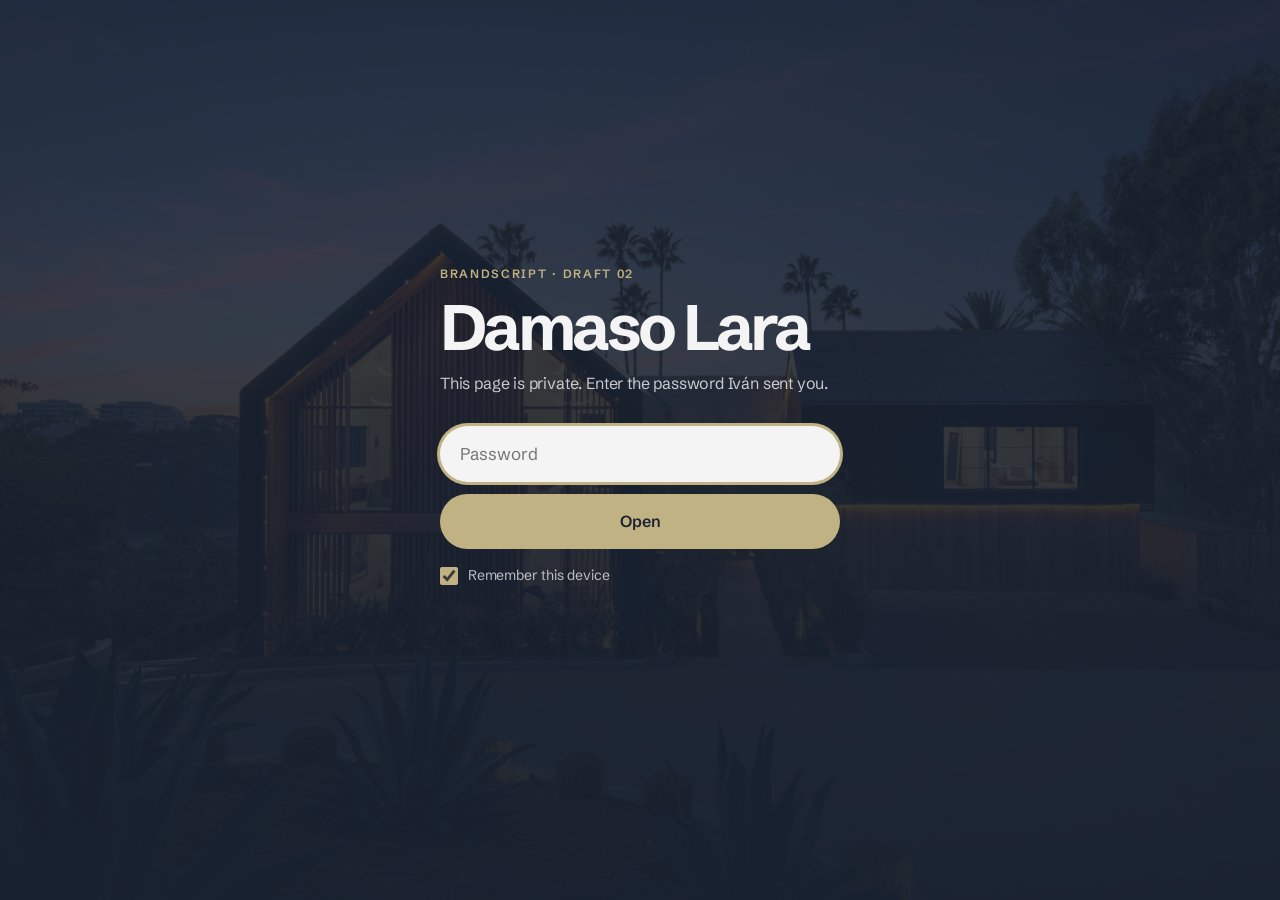
==== commit c5841784: "Brandscript Draft 02, and stop the edge from injecting the analytics beacon Draft 02 adds what Draft" ====
--- a/brandscript/index.html
+++ b/brandscript/index.html
@@ -3,7 +3,7 @@
 <head>
 <meta charset="utf-8">
 <meta name="viewport" content="width=device-width, initial-scale=1, viewport-fit=cover">
-<meta name="robots" content="noindex, nofollow, noarchive">
+<meta name="robots" content="noindex, nofollow, noarchive, nosnippet, noimageindex, notranslate, noai, noimageai">
 <meta name="color-scheme" content="only light">
 <meta name="theme-color" content="#192231">
 <meta name="format-detection" content="telephone=no, date=no, address=no, email=no">
@@ -331,6 +331,46 @@
 .sign p { font-size: clamp(28px, 3.6vw, 44px); letter-spacing: -0.045em; font-weight: 600; line-height: 1.05; max-width: 18ch; }
 .sign small { font-size: 14px; color: rgba(244,244,244,0.6); }
 
+/* ---------- Draft 02 additions ---------- */
+.oneliner .es { margin-top: 34px; font-size: clamp(20px, 2.6vw, 30px); line-height: 1.25; letter-spacing: -0.03em; font-weight: 500; color: var(--blush); max-width: 32ch; }
+.oneliner .es .label { display: block; color: var(--gold); margin-bottom: 10px; }
+.record li.headline span:first-child { font-weight: 700; }
+.record li.headline span:last-child { color: var(--ink); font-weight: 600; }
+.record li.headline { background: var(--blush); border-radius: 12px; padding-left: 14px; padding-right: 14px; border-bottom-color: transparent; }
+
+.rules-dark { background: var(--ink); color: var(--paper); padding: clamp(80px, 12vw, 150px) 0; }
+.rules-dark h2 { font-size: clamp(36px, 6vw, 80px); line-height: 0.98; letter-spacing: -0.05em; font-weight: 600; max-width: 14ch; }
+.rules-dark .lede { margin-top: 18px; font-size: clamp(18px, 1.5vw, 20px); max-width: 44ch; color: rgba(244,244,244,0.82); }
+.nevers { list-style: none; margin-top: 44px; display: grid; gap: 10px; grid-template-columns: 1fr; counter-reset: n; }
+@media (min-width: 900px) { .nevers { grid-template-columns: 1fr 1fr; } }
+.nevers li { counter-increment: n; border: 1px solid var(--line-light); border-radius: var(--radius); padding: 24px 22px 24px 70px; position: relative; }
+.nevers li::before { content: counter(n); position: absolute; left: 22px; top: 22px; width: 32px; height: 32px; border-radius: 50%; border: 1px solid var(--gold); color: var(--gold); display: grid; place-items: center; font-size: 14px; font-weight: 600; }
+.nevers strong { display: block; font-size: clamp(19px, 2vw, 23px); letter-spacing: -0.03em; font-weight: 600; line-height: 1.2; }
+.nevers span { display: block; margin-top: 6px; font-size: 16px; color: rgba(244,244,244,0.72); }
+
+.look { background: var(--paper-2); padding: clamp(80px, 12vw, 150px) 0; }
+.look h2 { font-size: clamp(36px, 6vw, 80px); line-height: 0.98; letter-spacing: -0.05em; font-weight: 600; max-width: 15ch; }
+.look .lede { margin-top: 18px; font-size: clamp(18px, 1.5vw, 20px); max-width: 44ch; }
+.swatches { margin-top: 44px; display: grid; gap: 10px; grid-template-columns: 1fr 1fr; }
+@media (min-width: 900px) { .swatches { grid-template-columns: repeat(5, 1fr); } }
+.sw { border-radius: var(--radius); overflow: hidden; background: var(--paper); display: flex; flex-direction: column; }
+.sw i { display: block; height: 120px; background: var(--c); border-bottom: 1px solid var(--line); }
+.sw strong { padding: 14px 16px 0; font-size: 18px; letter-spacing: -0.02em; }
+.sw code { padding: 2px 16px 0; font-family: ui-monospace, "SF Mono", Menlo, monospace; font-size: 13px; color: var(--grey); }
+.sw span { padding: 8px 16px 16px; font-size: 14px; color: var(--ink-2); }
+.swatches .sw:first-child { grid-column: 1 / -1; }
+@media (min-width: 900px) { .swatches .sw:first-child { grid-column: auto; } }
+.type { margin-top: 10px; display: grid; grid-template-columns: auto 1fr; gap: 22px; align-items: center; background: var(--paper); border-radius: var(--radius); padding: 24px; }
+.type__big { font-size: clamp(72px, 12vw, 120px); line-height: 0.8; font-weight: 700; letter-spacing: -0.06em; }
+.type strong { font-size: 20px; letter-spacing: -0.02em; }
+.type p { margin-top: 6px; font-size: 16px; color: var(--ink-2); max-width: 52ch; }
+.photo-rules { margin-top: 10px; display: grid; gap: 10px; grid-template-columns: 1fr; }
+@media (min-width: 640px) { .photo-rules { grid-template-columns: 1fr 1fr; } }
+@media (min-width: 1000px) { .photo-rules { grid-template-columns: repeat(4, 1fr); } }
+.photo-rules > div { background: var(--paper); border-radius: var(--radius); padding: 22px 20px; }
+.photo-rules h4 { font-size: 20px; letter-spacing: -0.03em; font-weight: 600; }
+.photo-rules p { margin-top: 6px; font-size: 15px; color: var(--ink-2); }
+
 /* ---------- Gate ---------- */
 .gate { position: fixed; inset: 0; z-index: 100; display: grid; place-items: center; padding: 24px; background: var(--ink); color: var(--paper); opacity: 0; transition: opacity 0.4s var(--ease); }
 .gate.ready { opacity: 1; }
@@ -351,14 +391,14 @@
 .gate__msg--err { color: var(--blush); }
 .sr { position: absolute; width: 1px; height: 1px; overflow: hidden; clip: rect(0 0 0 0); white-space: nowrap; }
 </style>
-<script src="/brandscript/brandscript-a.js"></script>
+<script src="/brandscript/brandscript-b.js"></script>
 </head>
 <body>
 
 <div class="gate" id="gate" role="dialog" aria-modal="true" aria-labelledby="gateTitle">
   <div class="gate__bg" aria-hidden="true"></div>
   <div class="gate__card">
-    <span class="label">Brandscript &middot; Draft 01</span>
+    <span class="label">Brandscript &middot; Draft 02</span>
     <h1 id="gateTitle">Damaso Lara</h1>
     <p>This page is private. Enter the password Iván sent you.</p>
     <form id="gateForm" autocomplete="off">
@@ -373,6 +413,6 @@
 
 <div id="root"></div>
 
-<script type="application/json" id="payload">{"v":1,"iter":600000,"salt":"mTnxX03dTebmJfNogF+W7A==","iv":"htPVJpJAh7chNQiq","ct":"y2vXBzk91bMNy6IqnpHAI4l/x2E2+nYtUnYdZ4bdGvNzkPwZ12IpLERD5pcO6UG+06ZpDZoVHe7+RBtkmsq+ciZ5VcHSIqbA1FkL30kOxi1EUEsEcgnFwDNZZFuH9UNWPwuw/nVDGgqzxAiEAcbl2tn2b+jvg4hY1WPriyHq0yqUFJPgEQKdR8EZ20eBc22Bo1wvKKy0OCSK5mKY9P3t5W3WXqvRNWlZphiEBEfyJ/JxFf5D5AD+Bn2gdi4LY8FU1jjbCOxozOlJVILKpCmebMN3PCzYlIkcQgR4fQYA/rp8alv4aQRXWVF2Fusp0TSQxxNtERxwDGKp5sNXzw0Tlr03DLnaSi/Mbhj5k78PDqNxdNVN0dNqPGqCInNIo8eQqLvjEfRgdqacXy7pS9jfpNkwDGRXpqe1zjA+vTfP+uATyK1kEiYhoOHfgnw1WnroBNvE1TugGwAXSVu5UTni81GemEJvl6ESKBDJmbV27CrZiKZfuofRzQOBtLstjKmlLEc8gI7nomKbb/JiUYLId5617cB4UUb4h89kBYJktJ8xsu6SPW9CHi3PVEImFgVnzb0Q0pZ88uWFnr0R66//[base64]/IgWJrvyd8kLmRsDoROyBf4bfh+8EONDM5bdmV4jsgJFZGZAIIO7cZ/[base64]/MjYKroELnfI8sOAWR+Fiq4ZgJHrvIa9pmlBmHti42Tntd43IRZF3RISAJCxsZn0UWIIDZah/HBYoiHZTMbxdR+DVmdWuhB6z3b4IYxM6cL8jx7oPI9Mf5My4uGKSQpfSd7yjmwjgp6/XOv48fwPh05vE34IOqQWczVOg4PuTiQLU+M4cdEySPOMY7wDyd1HDkIAQD2YdXmMyzslsx0bE8Xhfr+mJZmeHgwhPCXQQ03D3UTTYSeZm/w61QPJ1V2bLnvTZaG425z7TtsSHZf5jiWr9cSFdv+mumTFBtJ7cXY4PfjzKj5/51VHbiaXYdJUAR28bFNKQNKIxHPT/+ky9AhnMkTw+bIt9WfaT4iMp+dVUTOwInd6kj6ohfm5Fs1btZS3k3u+kxSYx34Z/hAZ7+bf/xeXs1IOprOE6HdGCUmtz/fhBgGHTzyUKP8+Xv+raX8UGylWPvqlJo4xK3poWWxEuG73YkvdQg7OVy79hpN4k/bCK6FBU7WXk4rwSyiAlBwOaOFuFr7G4adbjlOzcrHDmn7Bq5lOaMzqyGJAvSV6xjItbDDogKd/pCCfw2IGJS5/0df2rXX8T2KM0R33hsMPd6vSNb4oJXPr7hvl1ZV9TfAIOs616FZfNWT2PERipJGOUnkttZgqk//[base64]/X2mFioTaguWVsSdTDTGiGnzEku0lrAe/f89GBfBDPFbJQh7JOroTbPM4MVS7/HktpGbYp9KQphNb3n4zGErujh8B7pvUDvM44sWG4Mp7LJrUr+nL/W0NJnSZ/sslEDG5cXLr2f/vqWuoY0OpV8kYljSnCiOxYbRAkNRhhWGq8dnLQxCvE3rZoiTBHs/DoLrXGmEu8VpnsWBWr9sEG2l7+InHClASbT2g3IJvFu/OdT5xVq3U1b/rF3qsL2d9iwDhsDbaQ5rMPeqK6Vq3BwsxHoMu4GBdP+2DMpafpifY2aUwe8/FppgG6Yp26qMW+kBIunMno8uuYWz0nGGSiZzvVq0gdXdHwQL6wU1VVlC2yq+LBL8JhJNUMrzqajC6O2gj90svPBowbZeadYCiepAxM0vaojqG1w05pJson2yqALP/0KVgwLGUWxLym8r08PQajTYB11Q7/oJYJRQGkvSYneYNtACpvf55nQk6jdOpAiPD+L5JtiHAGUyoX+sIZ7VhxsPdduGBaUhjVoSN4i3gCuj2WJoNPMAYSliggTuQuflwexHJLUQsj+f54nfeaafdRsDgSQqmpXlQQPTLKGv9t4Mn9PXUUjga78yaHvyzOzU2/W4pRzg2Ka0h0x1QxpWG1mM2sBQ7aNJbIDL0mp+ekM0QctrZGviuJR2qcnarQuI9g9IG6DY5vd+wj6P5cTefTtet7qjfl37Z6XrZW+jz/[base64]//90Qpxk6YRiaz/BLminCuBY/i/LNMmj8sf8HvmdEvw0zR4SQ+Dy4zAHa+AvY2qU/F8d+WsSYtj6CH6KIktjZmulRHyw7Q5ssFYu3/tGZW5NuoCer7A326iPwcikUqzD0zP2kVOKeC4VzTIkM9OiEWVeqcQChZF+F7/UBTXILl6UOnuZzwvwFCkKyqjXZsP2kgCnVJq6BTNn+b/48TOLXMU2urswqsJ7Upq3rIAn1/oEmWj9Vn4iPd96hD1uRPfc9Bpj7E8uKrf8akPjtgxiaCDNsv6SIEtSh3/jmmEKGthNCFUMQBiUdF8vApu7o4kVtkB8mO2aqVXklpbFCqD5FSBI5J5H2pOVV/ooqxik2i/571UFoP8PdESlhvfXJ5SsXPBxAd4aHVcZi3yeCzajVj4GJy2oks3O5OkHKWl6FpLQpPSW2tQoodr+BjOGFAj9M+xmW7xcF21+Gtc/G/xMEnOYZbEEUa+gXp2tfsDRIFkJdBk1nX0Ss2zNgjt+M+7hp2Owe3tZ0Eto0LrgIKQ4w3GOrPL9WjgvQe42dI1y5CLxf0i5w8Z9Cw2vUNCzMJ44X9I4R87sF6t4YT0egOcFBcFbHH9+wo6t6oRPGPBzXwr0hkbcEVAe8SAXwx2v/HjCriu5uqqAjvuXtLjvbNRE9E6bpV6u2UwBS2da9TxXlyI11I10LJ4N5PNTeij0uuIVRvETo2cgu7a4YLhgyTubNiCmvPm/8gdxncvD5aM+Bn3iPv/+a8bqi/o0rkCTP8JvVxF1g/X9xFrmFMiPj4/mIlUmHOeWz9z55jyH4kqPuSIguEgAcygJwdiQkgI0LMIIv78/[base64]/+cV04CadMkIxF+QMLKjmxkJRZ4WmpYGFBrHkPQN8pqEimE/aJM7HA/6hFR61FlXvbIryDxfgM8Na9RxxkScomozDQ8lfbSkIROoRNa5xzfh6ec2/FJOmioWXrvAH3gS8KcHh1E+sbDV/o+r+2VzLAwSW/ArE9b2I0vYtmj0THSYjiGSDv5cJj25q8MIx44zN09LAhrMfOWIw3Bp/bT7+Fsh8ARiG3YYnToTFwDEKoffbEs7JXRE6/1Na8kTazR1/3Q+pq66G1hiEoyHryJOQMdhc3yIyuLb2xv33ShUdac3SHfHSWNaahSJqLE227AXucoFyDw9vZ6KKcRp/j2ON/bT1uAdrk5ps6TsxaL8155yj3LFhz19sIZ7A8u+8CwE2gvBIFmBIcLs5IU8HPQCBVMgwjfXlw8d7G+H4a//0cT1sNI093IluxqLYQ6LsQJ5BgPEZlRhTnUhhQzx3pk7H+O21O9okx5SY77V51D+TWpQPVWwb20taO13ZWNFYty12FsSrqP/oVg92wm2/k7Z/KzRTrPHALwaT872U4Z+/xp55hZ0xGd/mIH+HTueWflVFTk9aFESl9867fzIewnCbUFONmADXI7v6A0d4pji0OHMpPvinvwvM5nx2g3XZH0gNvCXEKK5//vORBDQyW7GyH719r/6WB32xedHAC0RabSn9UA/6wwOaBrzyI/j/9vCKONKhErlmO07UAh1FpTE0VfULHHZ4zmkZShYt5pMG9kkRBm2xaBpkGwofxKEzPH2m2Z9vI1rCP82+FtvnCWjYdUIK+aqgQpdhbgCDBmHmpCNzG0FYmom1N6xmaZa6c7gEQle7uNfPlOXUfXXjc5CMnnJvQDZHEfnLiGSfExK/CPcYuWXXUJMgGXFPJAChZdHm76nZPm24srtQE6f3RMk/eeH+9SBfTs/nTqzSw+vbLTW/xo0+3gvAXgC4F3IX5NDHisaZt0+pHosEWHQyZds6cyp5rJeaBwisVnB6IYMzl/PivRabQw14aJ5xOuqdEwnYqqKjch3H5lpthsTOv+LXJ8cHuANbmG7vZOl6Qn3hUkWdw2ZvLR1xGRmVyEe0o5uwEQAEXPjyT2fEo2lwD+HMCCPBPBl2tzRKIYpk76JYdbO8Eu7awkrzUH5OYcKiB6jkZBZkGnZPI5G1ry/Qxwei7ZJFf/d9dGTWMOHArjUWafZGpkqbRs5PkYnngUVL83P5cEEEKdXoUktdUMwcO2MmRTJbqxrg0W1pRac2LrkftrK0W5Q9LFiiIEtn3NR8OZIzfKZNdKx85Oj+JjswDQyEhfCd6rWIfNfPF75C1MNEPxt959gPebWcsvyky10136T0L/K9ypKDGL1l4FZD/L0jNjTJnMBJ/[base64]/PdG4cW4wegdAaq4L/jOnRITjrT4Imd61+d6sRfQpu2oX9gVAju5VOAbiN5pn6tJ/tD3pFIa28aSLtT/4UAOQ2cgkAB/[base64]/bEYj+s/FSTX7K3SborbJxrG935nNSPq9rfLJQ1LFnnODaf0Lx4hjxB9VABEgcNSwN3FgyYQB/g6X3rdaB9bP0SEaoknv78e00HJEw0+Xbjd/gl2xp6Iu77xz488zXOMmdp/GSf9ZPzWaOG4WPgaTiPlK9HgMdgSdGDSpbAL4CsbGPeoVyfebGSwgdguUysAog9WuZjuA9GOBUp30SlZ9A0Udw+xfe4hYSmsPSxWrlWk/yzi2JfbU2GBiTp6nCCqZlkZqHsca+zAX8IPTv/ElEGaJ28s3j820B+8JKDKpCCc3zoqwDouNOhTQJ7yCGrM6F1unR5nKpgKr7IqEAkRGaogODx5MS6KfrM/WdPef3MZ06xAptpYXaOK2b6fZrFvtXMR0t1GvPFZL4NtkEzOExa2MykLvCZKJzroOQKXeeD2Mnn4Jx2v6iH6mncn+622Uge8zHweRgoxpyKjUxH4Zr+7ILC88AuSfZQlGJXZf9bgX8KU9p2idkejgM/GUKc+W0iA0ORw4IrhVg3NiNyHIi6u6Tnodm1UXGB8rG59V9lbvf4lhNc7Iji2xF8hMeD/mOhGbUI7+PZm7CYjFCpePD0rgPnuM2zYyio/38zRl/iZGCh4G4dWYYkOwWT3riXfxvdu5yFcy9HpHCgKE+sl//r/2OrOJaFrqwKisJzzJpNZl0eQ0lH7mPwhGswiihZjUm34A48Ocu1kRPBtEZJ3rzhVXNsrnUgC+AUfcd7vqjZkpxxHyFMLQlDDg5aByqRlpIMzT2LoewtMdEF/d2+rlO7pEOg6VK5N1BuNI42yOxDbEh9frd8YJ66+B8jKWWh+UDSSNmmmTCnjUWpfxUZ3SBvudfoHCoTGboXuV5RMgoE/WTuOFildDuwjbwA4i1MIpL/mZ6tdeE5q6GLYkHCIevlECe9Q6C2NqaFkDTJiLZS4k5Q0MIff4Uonq7/mUnv2JhtJBowmHNc3mrEl4Cdz6PfBGSBoFy9TSqqKOKnTPoyJaQ59qtIgXm94zvJxw/Jn96Orq4zeOjYVBn9fsb2fOJNHGTlMTNcjMtHE15a6JBbAE0Xtjm90GnoQ+xI2NMOP2TmA6CjbRXk66MTBnbVbvs0R2xrZlRKUvut2hKENG2JQGGxbbaUjfK9SCj/ijOyqpnvBKBN/j1lA3DqUxrP/tZO79tgs113UX568XmuPkCMkK1pBJXVaIEMv7oOGUlWJA4c7CxPm9rS8/[base64]/c28BQympL7Ev6eJmAUjf2B2bdImU8QqinkPooW/UCIq03FIxvbkHi/rjH9iWy+9NvxodUZ+Ptu/kyLFvdCfW82ZOf4lLWByfOhwkKLnuGMNstRy0R6cm0zTyDXa5EKhA3JUclH1gOqGcqGJnx9UqTPxXN5gHKyLo+mJZhO4pfF0SXXQN0qJGnld38tRayMCC4jV4vLPiBGKwcpJ/hItFgaGhhYSNzg+Xt+7OVlfs9+BgT1hH63/q8FGG4HM13AeRsxh01alX4+/qmVhtHuDZ0+NRW3g8+gq0A08YHKD8q2Ut/WdzWqD7mJgNXO2yDoug3Y34S4Zby+pK7+179ajav/MSdf8dUV0HzJUPhNoIGZu2iPrF8G3nW/w0nL69za2UHKXVpmVylIKp1b1m7/m4/jQyhhmVMaNoc1Dnx7bve/3O5wkqC5J6Zg3oqf4Dbv1Ul8+8xdveOkyzyVl+x/dyTiPxhEkB4pOAskSxBZronr+/kacAD8sJsgs2MfYAtUGUp4BoHf8E88tknivXyc2XeDDNZ8sc5hkL0u7rGpZLo6Bb3/izqkTGm2KIjPcrrpYr4Rew+vkW5lOXlwpmhz2y4RMgqgcobbOeNAieqR3sqDyZhYsNGjFppdjHfAAsqMWfNAHwB/dHkZinkyQU00aPOpF+gxCcsEXnjvSuVs/ZCXZskvMuz3E1XNsoAK0KHJsVcHSBb3wgQ+qS+fb4n42+YfIgr1omasddj9cPB3bLa+qLj3OwopFB+9FP6Sa7PKQ53+ptnMGZTk+b5Z8ba3ROHNMw9871ULOL7IgUIpkJFxn9P1YgoNeBcODpZkPYNNI5swDKdf/GtKfw0PTW8orieljUNRfEXwxJkBBBGhxXKVJTj8eF1JybD3uURp8z2FW1pXYIwAoEDTlnlaQ7w29/B0s0iXN0AhR6ttoQTs+jDc529nZqrquPhKLb4zvtBlrfEKe5eP8eheVOLpkQmdIvYohU1Bqrc1O1M0e7fOn9STQ2biljF2o5+kh+8dFKWv3hy+m6oNCPDtCpPnFLl70Y92MTm2p4ewO8IzFEwoUUVx7VDf3HEorzGb/oEAWl5NP+MnitqKjkgOm2gjArX65wa6DLj80cqgZfa7oUyP5Rt3/ud6CUA3kJaReNJNF3KdoaNUq/QgHo47vNPn+LZJpc7yzevHFu/sXm1YZhafPCVGZ5drY+IIOOo7rF3Vr/nQC8KY1MLXcckLKMU9Orbi3BgFV7kFopg8IWgHtsH2HNqYo9T4JeEvWEEJClU5SAlrRtvkpQ41beFyWk/40E2W4rl69L49TRfVmBUXGNJ3i3HbXLObMOWLeq8eTWg4A6LXDZzdqQlw00oJoAQImKVhjAWNg532LoSLtqztjTRWZoz4eQEGrElokS2dIC1yULwQzw8A0A6kCwCsY57W00fLYiZogz4RtWXf+0DBlDgQ3oeJym7NLzZAyl3gKYDv4duBZdA1GFfH/lHcLu3vb9Ax62FkbClxvZtseL+9sHnahHH1Okg03hJsX1fu8xunP+FO1e2mQ+8xXEVzOAsUE+jy97MO7DhOBe98Fe0W+GtmNlKcm9YO01OlMbAp47N9lsSFc7yRzb6hlTqWGoHbLtaULNKxL6AZReu8Axe5+V39mx9soLm/[base64]/[base64]/XudzZNB5KQUw6kOKZg6i3yXrz0rE0nh49ag57DwaNZGRMX0fEqUhsL/7DhDDfisHI3gpt+5mhMX9LZRsNuAlvl8Ddq3W7ln94cjdYuXxYR5Uxu1wgs8j9F47Kkdhc0hzOm1d+bcgzcl5qPids4AP3Y+5ZP8xXeNPRnZEOkwmDOeybObglaXe6y9ZhJe4uCfmeWz4hEkdYkGklK6ZvotNm+8N9Zi4UkAf1h6dBoecbm6dmoosXGsqiQhtX/ZSNDGMi7KU2ejmYiZdKGYrnsL1MHRNUCTlmGlZ0VYC+3J4e0c8foowFfiP+qBWpyCTmu4JLZ6ELty6JDNrrEFA4R14N2X9QH0KBgGZkGCzzzrGbxR+k9lWc9QenDjt5ExIxl0+xvLWXcRLdrNKOPyyuARVOxR4l+ypfHWq+F/6eRBKxJEjJvFYir6hS0f9HfUh0/rmw1sFG4+VHTuRiRGgD7prghjvCc3xO334oSjzbcSU5/wnwmeeWHMXGLgs4zTgwM4KmPd/6v1hNDvs1Xj7AWMS2J7GCaGGynvJY/3pGzEcWoRVHv4e5s+U1adzZ5x1hT3ce9vDsTsRulLJtaQ8RicVwejxZU0ifvKGzu/HV5j4XZsAIqjiRXcYF+DgCsEEnaBHFn7ceYVcB1clalhFlvhadcLL8LlNO9+VAm8yucnvYBfBLn4MBRk3Oj3aMTpHdBz3xLEjRZ/njjLUMgOp8SzzsWfVvnFImOTYrzDHk8tEAI5CdZ/O1/xUI3tEGVvYVZwTR/hQ4BD5GxcnXwwId6gZHBnD2whb5daimQHPrgrOeCYDu76p+yPUoKyvws4h+1ltXKUla6H9H42TVheryKMROb/y/cfcYnLt25003LH5oWg1B5etwqBrIGvn/Vdx0KJGulBF+3AII+k48YnLpsfDfy+GiQF4g9psDIVwuQlh9c/DeCOrZPhXXiekeE7nsVoFQJhPgju1IDsYT/vVKakMdTDPWQcK/lsOeBmsnod87nAAbY544bqYgaXU/lkFxoTYZBgRIU/bd0S//OYhee23Pikwk2hDcpxRM46JY1umLRBe5u2MSaTLvsTP2R+BaKzXLJdqUFKnOTuG3FmqFo/9Xy7o9qf1tO5wixnTaQBHPDNl/oHucipvlDlvoSxQ8nwB5hcHkPAC+OYsojVqgFgV59xcKW7g5ThMriCLb5bu+jr5N8IlrHnRW7MW1QKd+1R9W4W41/K2JOsMdyLSxOKECDWjG9zx9puL/+UokiNoZ0kIZ/SBE6uRwnccgEvrVSKG6gNCl4AUTGH3xXhZ9msooobzgkfvQ6ePnk0VcladjUCvUZcL22226dsZi+4uBn4xD2xe7gcP41TRq+LNV0EbQdiFuraltevNkaUUVTFR+1XRAaj81ogW94pHQ7XM+nAfZ6a5BZiTrrfqc9x+CjCMIxpSDhYXMqaxa0suir2z/j5wO5jpCc715nyLb7B58H7jhLcdhjua2xccG0fKHJty1CsAgmSXCJt0n5bAQsHNiubwbHxI9/X55nkLCUlgR8hnwRZJjk0tpdpGiHOrhfZEH5Vw44xHspmeYCBH6Ko3+U8DGGCbBSLmbL76+VewUbQTFbUh59l1VAi/dZJ1YmfE7vMoEuYOiBe3MV3mLBaGLbsC9PZSSN0neN5QbyudhpIjKFVuWlmPuIdIWT27sDCjSwUqWmLsPwUib/xOSnobMoLzQsVx6pHFWox8pPSZSx8Wl47ujlfsAOFuqb2haU1HMvFacMesmNygYSgUjNEFQIioEVF7uo9YYfu7me51o6Nh/URoRyJYSn5dB44DiufUsPEoXgTlDUzpUltqqw0T3xRXqfN27HgfALtp8/yh7U9RGNlkivRnstKoA+JjjB3/gxJulimV19lB7WRYwwif08YdWKvgDrqVQkkAo7WhcQj/W3fazEJ1oBxVeiPGuofJCYcW/jINHukMFVIu6imDotZpPm8Z85NJ7ujklahPIO/HzW8+jyLFKVqDSLdcjoqe+7YwVl1akJBqv5+l0U9VIT7NUWSK4WEjBs2SrvL3k17yhtlCh1RKlIeS6rsdSGrpn8TzA+Pq7NOLZp17RJMKmLMr23a+YmM95dMuRb5og7KfPyiA4/FTuvRMqvTsDH+npZxENM4A8MxeMNll5VTcUas9nuWAsqH2v5ftsGu1mIvFkRiYbST6fd8NEIFarN8Be/5plb0AQL9GXy/fx8Aan/cRCjKip7vGKwQat7sV15oqD29DVu62CjQoM1zWD8fRxi0Im3HBbEvkqHTA53w5V2oBmdA7wW6FBZIFc7fwkVGz+EYDR9EN8adSlcSzxe9MrU0KNSa+cm663sXhRG+JFeWqcBRpYajg4A/XFIgjM6ybvapYi4jGzjtZOeVSOYQDqNJrBjVq3yO4IFJppwns1V7p90+3Si43B27Ju0vmiByYgQiTamWQ5qzCEzwigXtXz00EuO/Iqa/dhhDMRpLCAhsNQxasIYro7lwzO7u5WUSaWKeOQoUzQEhla20eRk/mJ1fM2b/VlazdMY8VD3PVHDZNdgVwWUt+aURFJj9KH6erLGZ1qNOJUIRGa+/El+om1xmr2SiTYiEFKf1mjlzMo7JRHX110mMWZAczfGqIgKfTO2pv0rAKN7G9yu/XXp6ci1Rz9BlhOSjDorIF7efNXtQYOr8nzGZQILofy3bcK/CJEXzDMNX0WQsISC/[base64]/5b0aWZ8yZ2EdgbY2P34ZvMobH0kK7TG6e2mGZ05gbUMHYhoK48STpntY9//EJ8MmDHuqU3zvE+NqsaQvRPmuNLjtPagnuU0BvVxsFX/eA1QZONi6ja4uSm+k2x//zxYNjDhFIZCCkAhjZcylRnJot9FEZLz+77A4QB5fqCVdMHHRfmwWn1/CClm9f/XhDerQC4Z3bHOH2ztanejmJuFOYU0WQfTa+5VVd1mp1h492z4fq12u6DCPus21H0JZ/YOKf3+vmqErl7V0iOE4XvYHf45u7ruJpKxpVH3zjaJYL7676oCJjqszWaMFnUXSl+Gs1QheuSBW0PImBAnvTLGRPmcXIZBYZDcQGCHl/aj5OK8oFnpN8gLc3iXi+GfNO0tlC8yX+J/1x32vEqZdGBRweaDmyN2y2e9LxjGkyBS+xD+yJwJOm+wzQRauDO6CukTvfhvcc3sqI4T0oM/Y5f92ScVb4rs/3E4hroswK702+paywsMluyuNaBLm96nWup9fd3AgOIJHTUksVMSj88Tp6i0/4WeapnYgFCOzGVFa9/aXNnEWT+w6Vws5fZdgEF0D2I1ew9KzH/qNiO2RI2232LMJWp2e3ognS33iIJJDSV2px2hMMQ5rUstGmGzdKnBhd/GzhnJyGzJgZERTKOtEqakLo9E1iWfuT8sN2LzxjHMQGlYFvgrcVY3MXpidkS7w9xaNk41r6yGFai4bvxtX3z9EDzAo/4aPOINxMV/d66SB8JPPKby7GibpJh21nG8uwjZDjt4eUDQ+o2dD18qvZkOEgvFa0q/jWNAFiplB2blQQtCPfU4+wFhNeC9TqYybXJwmj58ZC62bmtLfi/6Ac8pMNRF61kYokS1HMD6QeJU0MXFpJHm6bnjXtYU3okGKKvDQ710wHH7wcwRyQwJtlco2To2N7pX/OfIupi+ZcjpX9EXy8hBOExwka986iZ4tedwNHzRNZPAfK5PlvFvw3LSU+vgrTKDw25NVc6ASKMRhUhnzXS//pE65bmaLQYB6by3J2Km2FlTfhwO7/UeZdIMDvgL34OXIOqzGSKdaaFCxnoI2xyyW1cl/78kHEUbBT6hFuTgc8RpxafJD+TRXe5JUrhFDHWo/72gm+PyJqVE/gypbbdeO/9XmetP2Cndfjy8GgOgUdI9z/ld3LmuZ/zwkJun/ko2rODyX8oopBsqDJsfWmewdwQ4sjkoigWL2hTRQModXCGyuUtPyJ51vV1zFe7MZlhAm1DnO+PLhTpUvXUz/[base64]/MoBcg0A4smdgTB/8lbbOoxU/vPGXdp/+U1VxfTm6AV8I1GWuH0fV8T+V93Xjw+vV81cFvGEo63oHIBmJyMWiGTbathZ2EEOfkDbDNl5juSJs21Z8CW/SkaA3yv8GKHXY6HM3kx9czaB0kcM5uQlu0pRvuIxxSpKI4BetGZBWl+dYbQ2emzi+jw3HuXONedD/6TwnsPl4o9zAMWtjAZaJVGcqszcvJE2txPbY0yPjJokxzThMnnHcRLIVdelouml9SJclhCqhd4lqYW5+zRyc8BAXvKwW1wVucqBXPwoO29pyCAt4fpiz2hVoux1d2A1MeWG0pXgG996kyDVi3ssgW2+JUS/jgtsOReXiolkq1lAssDVAQnao+HCk4ZvYJkGTANlg2usUQonp4dxcRRZJmDuWD0aBL+Z5JEO8IzlSLwfDJ8DfsVoxLUu/hBd+L3o7IsMBRtNFGuYScvcPVLG3t/TjOViu9SJXYnV1wW99NKbXbN7/PUAqCLlyl80MNGZG4R0AfyCoQXKK4jmpSZu91Td6hif6Oph/4RoQ8WAzMXs4Z4Ke2+K/niu+Zxc519oXRFq7BA+IbGfegmpwnpSkaR4x4U7rKaGI4WLz0h+o7QyEh6RN9bUpQaZvwHFn7+YENs35RNUZbriVVXBO9OuS1RUuHrc8ATsgNqU7TB1wYlD2U34/iX1ZbRiu/[base64]/5W8xwZwXdPr49NZ5O55W5Qi/nusomktH8XfSmNcMrcKgbhi2j4tBhpUwSHNiYHFwklMA/qS1aPX3WlLXMuXn2mtEY3wFZ4yCF1CPJjApGYPrf1RBQcNMZ/9r7n2NZFsQf4E96N29ncN20VI7azvxLgq6nKUNZrxXju+Hm9xSjm6HYmc6n6xntFxNsUUbiTLtInHzjNMFbqf2CkEHeFItV2tCdR+t6Kb3Zf3O5187t99bxXztFH8Pqfu07YviOFIwYrlEv8YDXuYWn7KpZD2r+TnEoFn/+SB+eW4HORptbGxanoyvrTtNI/xWjeeoRaN8S6KKqutCIAcorbi3cLCOfU0LWfvgfiZH5df5XMaUTzzvfRFNDhb3pddtJjvn9d6VJkUEl2+fjP0Dmr5Qve6ne9bdqiwIeCcvw5Jnlcb0giyQRKn+NC8crJhUC0wTjBhli0G1bdj/RvsBdqfgE3aEiMXEXnx4oNemGhtjp2fg5dCLhnr1Tyf7Zopto7b1pK60eXmwiG96/[base64]/K164Z36CtFEKxKVKgsWc4oHmDJQmxvaVAc5on/9fWEACBCIlFbCNpNVApuQ0IAMofhxDu55AA0fnfX+Rtr0MqMvJmOy/D12XeAtaW2GyCgOfKFS1IWuABsLpATe21wxd5Xe2GjVHV25IN979VXadX0OogCd/eZvhRwBafGICeMAM2A8+FD2l/TLcxBGB/d9wQ4S+sSq3BXQvMHiqgP+zMOJYVyIdLCT2uNerPMhIrCr2gL2McUOlQZC2sGQLSYJsHWhpcX6slRHgAvRGaTFqI5gMQyYipvXNBS6HEKiJMvah+P/8mI4fgKOEufQxCLxTf/lgh5e4MLbJt7SP6M+0x8+o0qK1WSF2dd/EzaEyLjIv++v+2eiZwq+lOQocJwTLNKFg+tHcakCMK8fBjCqoxof63hP8CEgJa8zAgnHCiI34umAvTrsQjOijHTdq2nte3FDe7hIHFQ/U1yH+uU8IdGPJkYsH7cDilgAI/nTD0hYX/K8+/Hvc5ySkrXJv+ub5oQjaVyrsFZJxWpbKqxkbaU8/BYhB6FcIXwGZYHdkVd7afXGuApEDAGt1CHcbTV51GzL4eBVuAiWyx1D2JZ0WzniBqt04JtzbUvGu4WY6aB4hL1kCibf2FaPzRNLBwSobnVyU/w5oBkceBeWp9zKW4DSW+WHKCu6QvNNYusEic4jHlU9GsM5itUbUIonpCt9yvloa1PCUvctg600glSmRdW85a8uRoeT2MWOocLS0sGMziJEu9SFvX/PpobL3zIjlNQiQZBNm8DLxciyHzmPC/yevmFY5lf6GSqaRO8cEO+uQJZCyjArPP5m/+jholuGfsMZHPuuJoIL/1NgiCk0w7t5d8RBnsrsEJ5U/dRUpHXLcj/f0ZhImdbwkejZsFSW5xMbcSKT5v3Hrda2Ww7d0ShBv3QwXHxzdQZ2XET4t8X0nRMTcTg0eiArBBd+wYRsUvIwbabmyeps5HD9rUFmTMtSdbJiz0yKqDOzjsOB7cbvP4cNer73BmKQdBQAtaRHHkmB8vmXtJRfmP4Xex4me84svqfhnpeD+34UXmQcb/dcn4uHebop4V67JG26HD/e2b7Gj5NokfrxqSaGFE5Lw3c1+2O3sBK7hvFN/l885qO8w2WMdkw/yQabc9gup+WDcycgvjvkD6s2t26vz/C4FBhkvS9M2cK/PyxzUjVLq4abY+jKsKRNAKGZI2a0yu2HuTg+fXiL6pvltoDdnHi4c/ct5TcRBG69ysd90kVkRXYMTY7Gpm+oVYPNRaJRoep7m9zE6aJ8pVYBcHcmW3QgKKonRTJ5u8l2nu26/BmMcnykzWVjzQH6p33Z0vw5K36Djge3PCye55NAkm4HzeOM5s9c3aZZypYT96AORgkSGNSF008qwKx/YPlH3/7PTGTYYTzsDjy+R8snAGXDDaBf4uIcCDAFmnIZ/Z2H4lBqkPNNLDLinApDelgXboiauZWWnDfIiA/EDNOBOJm/XRPPw7oc7QS5s5MAJCE2+luz1nvqonPKApiX7FeLmx8ID5UsyJ7eZHxJjLDnAvX608s6UvM+N0MuI2xFW3GwWFyjAJt/8OSCh5BliVVVypI13BZMh/9J5l0Y1p9YZPseOlpHGvDiilLCEQneVoox+JKLpd7692+dh5bAhRFDXO4vN1/LmFvVYCiR8LvN+RiKoN+rUobR7jP7HKuuV3aNR+WnRucRz4atBzhC+KcvqnRIBzV6fQauJpb26O7ZxHcOXcdKtCZktFQWbDHsnMqWReYc8gog5mMrY1ap0Jq4yzjlBHyMaZMWwJ4/gJBiwOD1qdErWjASJPJaGwAcGIG5IG9wSvl5MBisjiIwzPncMraD0T4YhYoqoLBWzR+0BlogFVdEjMCEMEWyRTXNAZp3GH2QLwkrRClK0Su1tPmw9nFUzduwTMYod09uuzecVydAwcA1funmOCjdv7UvopgQ7YfnNJLjLCna7shsyt61cfxIE1Mf2fcdcM3UJUXd/JKxSwLp6owRkIZGY0i7i267A8PhEhYIY13OkGsljxlJt7mAvYf6vDrG5VKbsxzCxWYT93QW3diiKZQwkfjU2r3kDzafUBelR2BcfP6IKs1tN4MQgkpF5oEYYuGUcif67pcy9XAcYgH9tenaZd2VYimEsd3ECgonYCR/[base64]/jzH5FVR7V4sbKPMp80MhtQErDuCMytqHMpjo1Ao8s4gZUKWHzX85snZlNvDQLbyEUmHF9BalfnfjRUgAP4BJfgKpRcQLgMedszL/7OakB57i63BiHbo3y+v1fi3MusueTkV5YHA/vpXI/+kP/Pey1shk1p03uEGsB3Omxs4qcwlwS3PPDRmCfqpr66Hvxs3RXhTI7U/qD5qnbyksvY2jZedJt4MH97Axt5hyoY4ZgKS8v3U6xugrmzUwNTPmmH8MxrE2kwUrfmTYvQZZp1r7OvIq+54M6OQELgadkmdlclqCo2MNcbCEe+0O7Q2mRCZcZl5/z17kMj8dOHajmPLfKDud8ySg9yZEZ+VKV5Ersg75db0agpPid06p5350DV7kh+vLeZwfa5z6ao2XuNlzFYVAbAkLM6Jag8xpm8ggc2U+fYaCA8fvTEgIYjGScz+7kAeI1PYYbC2/8e2P7m+5Yluvks6Qdnd46Oazsa1ulZ0/nB5m59UU45cHb2b4MMqiOW2TOhpBXYmJVQ2WEbXw8mgXfjdp4s52Ug23JeUdAx/8RqeGm2EQ7BsqOcYlxBD3Q+ygqCDYIMw7ckpSRqCQ=="}</script>
+<script type="application/json" id="payload">{"v":1,"iter":600000,"salt":"GyG2FnZPKrNBInvJxKLgkg==","iv":"jfFpy0ypl3I9E19N","ct":"0BmUk/d1nAgYHqNyLzPUopMnTJz3Xd67TcqXCLBjqaEr0FkjCRkVIjx3QeobalgsPDSAGwIZsxqCZ0YpvA6vXQKst5UxI6CChsk/I28M9rbUwoM+efaxUkDOOipisYsuQjeeLjIfXdQcBai2UGkMAbIRn2atDxBhK59AWbqYCb159twUfsDS5yoNdqFPgAXTOG27TGNFbuuDuL8GKjj4IoQLY488Aj+V48TzdBzMXGk6n/CRY1QTClFVALDRkRnbTz1/ts5sJhbCxj3COrVBaWfkm4Uo5taASSKeU7aZJ08fJu+C1iLWno/5YqibXo6LxDQvi+Zc3W9bwMCE0WngTb6AjJ5HrNZwdKMXrKV1Gi5fB/cRN5LVlOO0OkzPEeSBVUktduMF4JrN5OC5C8/50mcFybwovvogz68mcUcdfJReRYkkah8bJROsH8HyupEUEzfk1+ka8gdeLn/H4102WShBAkzNm/fFMwfZWNP7ykVX5MhRSxWZ3TkIbuZuHSi+p1kidroQHZWotqMdGDXAKWsJX+oJCmHyqw40lg7A6PaeyUZNsCA2lerN8fr6zNII7n4AtuSNTky9xT01s6xFAtVFhC8Q7mrvcqkzZYkwmt/I4baiOAHkd4KhQlrTlJxLmDKj3FCV81n0sy3KUNO7/nXcAHjjtjfpmH4sQ7i5gupa1hQV100oiVaiNW9mfLkowDU2n16ptFswJfwpyP21Moy+yTbRP50S4Qua87j5yFKWibZlT5XaaFKjuMQf1/cU4vxWUb6NJzs66Sraa6nUebrheP+p+A4YQdPAhXu7OmSfKLsIEZzqJTmo3MZmswPaLPYlaCEYrwW8/n6S2jkkSccaz5w9vClbXPxOFFilDHqcmvCSlVhawX512CE13ixmJv8jE7/5M28uV9bdKHDmLqmPZbMkHouT11xmRG/fw7Pgb0gLqTzvuowbepR9EubkjVYHL8eLiubzPo3LeM0urn3SaY2i0CiUXVwluO04+pY8g3McNdOaUTQO50Xr5S0QzyliF06iH1uhVIrxMyffY2uDQd3QaXWnGqLNAV0Ta1VmpedA1CxNBSGbsDKimLhEYdg60xoKagE64EqTlG6Q0gn4jPZxBbgg23XDbhR/PH/ixZj/ac+3b1/YnOb8PKUpHoY0yQ5bTubCNbCcEyRCJAujOVxcqVQJ7im2RH95Yg1ifYs3TflIFwA8D/pVFfOum+olTYTxv5vDnJxZUmTUSGLiUAm5Gz+C0SYvrt+QvC+EjLnQZboNucgP9miZug84xxnO3+JRmnaswtAEhcxra8wDXL7YCYNFmiSujmP70m62j6eb0+yCGw7wttPc4KH6U6o0CdXME6SjDLchcmLTeMnaDUrrkDlEVhuod92BTimCCjQSEw/2xIyYKqt2AHe9VyFVznRAfcSCmGDxFMdT9ktd3u0UlmM1+xENGPWrMf1OxLuPddsKDP19PFkXgUmOppbP6JGb8HjnEuc6b3eKuFw9Dgf2IUZWtCVuf/Wpe7T/02GZ6KW7Zq5P3EI4GtlAvw+kSb82/svxWenmhh4OCA5eUBeXzudZOmQ0AsH9rwxrZPqHfyK6XYoI0z/A3UEV12JLwrEgEFrP3mx+iOzxuyeyFiHIADQN70Ivsxce7+VJ723vZ06QGR7FG737JCXLlvx2zxO3GRHs/jW+U0jKc35W/+tgX7VykOPfggCLR09FulsjK5sDVcBA2sD9/tQbQlc9HCfo0hvG77vy8cAoAJs2O7Y6qbO6sjQIIxfqrd1AgL2e+b0Ng1p/KrEahDPXP2cMnfBe8p6SfAVAnthR/isZKgVkhsSAArc/Y6iPxIePco4IL9Se/g3X+GotXtnInjQXzTD6DyogGX7Zy08fBbOQXNA41udS2GVGGpx0faOdfInanVluGXlKU2S4Jq1RRrohbLKCJT9tarw4gyB37D1mAtwJmVUzU2HHv/CBLl9D2H/of1tr7eABMcgBXDnlrL4AboCILZxCx7zxog9R+RBKoZFxR0JfFaMkdjnErksPNMC+tr7YOi1shyuk6TVU+lR9GkXrSQ8GypGamWwIlp79cii69NmDFmi5TRe3Rb4mNWDrnFy5ppWNSfLDTZhGGhc+fiKQr5OfwID6N9IYvt01Bgh5T3oX84I2acDJa0OYsx2DbaJpyN/Q4KzzdnhIBvUPna19iqmtBY4p4euH0nLmfARkfZ4LF26YJvfb2cJP+xiVoeUIxCaWxYayfZtHH3OxdzzUNWUzEqg7MXt+YkZDdeqJMJY1T1agFJZBOpox9mEUYfpO+VRJM8GSmRg8er3O5GKk1oxA4pIMz3jhqXc+76pQXE+ck5u2cuPy1Zvsl/mL43pLXaua79vYE2KPEThcGa6RaYthI/mq3n2q0V+e8bZDxsiRv7HE2nsXktY6A3O8djstzcE//[base64]/EQpJeOyaJ6WWCGgtUdfGOMpDHxuCXCnNqJxQrGQjsUAA9cEnVDQbrNO9cif7l9ofYXBYMYc0Qbs9TQxGCP/lwLTURqYquVIkmpM1PBKn6TzRlGfg0rcANWybk7D5UMyiOrWDZXtcEdHd85zzSa+lb+RpLNHnq++2l609DOwDm29YSlLjQHk279WI5biz08LRbjp4eq2UiePP2jyDXKb9e0sGvZ8I/wG+K2mOQSRzcwMRY2RsniD7BgvNeOMS0Z8A5wwQjKg5BZHAsu1Mj1PKGu5/lHZWZSup5VcbtjEFJdpM4+xxeqxXjBhpBuIL2gjQ1dNehnam5HNgwyvRia7Cg9UGNRU/[base64]/hdUI+74Kjy8a/BriwwCLsSCAeoqmqatNIM5NR3walyOM3fBonRzjaVYbIjE7biP7O4F4jhlKa1gdP/qKyzGOjJcEW04c2RfrISumZtudaTNLDNHMlY5JK3GnmYzRO/2W8jvZqaUFlnadi1a0vL7X442VueK4OULaji0IRCtfodkAJJhlRFFvPSfaQxjKsNwRIc5wJjwCGPJ/FLk/ksHoHdenEvt8JQdG7oRkS36cVwc49E4EpWh/DxGOab0Wy95r0+JWSOdR/XW8iQtU1klPOb/1NWHtIrl+rx7x96h720qcwGXaRZfSoAGZ9TLne1v5BJKjqn+ka93Lzc/03Po54rv6UchOYc5ZJDBmQjuX77eLvgCPuU+pTsyDHPyZPaeqK/5b0I7wxA313A8ac6TOiLeB7bDTxFdaoFfVf9JP0394bCKDEMJCgknvTCJOfCIhJ6s4FzF7iu0mWp1vHbA56JYNw1WpmvLmC0LLAkDtpC6/uI4PpG7GDOBl4zz3ASuERjyeRQDRf/SoHXmlqYV0Ev3U/R/Iqz0Y/cRZUbBIP2+PhqVbV7ERPc1NvWLMibmp600N+slL/olwdba8EvxPIWc9cWsnzRyIUwSf5ZyWTVk4RH1YSpsLn0RLJONerLVwqXVzVKrypdXAqcx4vZ/r3He1LgVg3vu8xxu8EzcHrhDUsNvTzULI/QK0RoaM2MhNgvDBcgaYSSo0LKdJjuDoSgbHA7rdnBlXrpBOzz7xz8un0+cLOqhLiVlX3d3TuGZhR5fnlCfYt+DK1+RZ/ukAYZZ0ntwGkTwJw1+8JexcWKD9r8MAsTWh2V2S7rRRJz9PTWSk/dxM11LB0HhmhSiScv3mPXIUPkMuQBUWuZWdr3W8MKYeo1MHrpethTnqTkzICRgCiLSB2jdUykC8nDTDQB4I54VsLALYWD5r4LUeOmSyoXsCXsHdsMXE01Z4JkGDAxKp3N5QKGCJMiIsy7ufHh7MgTPe0B+zHXnUIng1oQUMJxQKHsO8Msu7g/Ac2LfTUcBaN6vRpLr5PolgGD/iGCx40ITRAWXxrxW6VGkbu7zeoomM/x0fDWTcEqUizk7QL0JaChU3fP5YvqdJ620X8rxedSlW1ZKtwFbQvt4l1NXPZffJ7YK5o78gHuEPY4uC/MHa/rB57FK1qFtFQvMYwGyEBeYwXR0U+CYm+GVWZvI9Rjj2F4zWUPpqHdNapZKtLu12rUSSPcyuZ9GqR7GN3IFxMIORicUMqhwFltj1/sto2A2c6YRuMqc8Z01Y+ursBPQJR1euf+rjThroOynXgD+L785sV1gv57ypCYzWyC59gPa3ike5zrJy7bX6H3tHfEo5qjgmcYt5MCP0/JVLO/v27GxomRAusRJmeneB/g596JTPGspJFmziMVD+QQZo8eJLknD4skSQ56j2UqI1/O6YsuWzLpZOdU6ooaO+EqgHEDZicxgO6bOILbn6nBRng/tl+CDyS7Avi3LGiTXfc7rO+xYvFF5Zo7ShRnbfDP9cQpRIBY2h7S6J8pydhm1JRtxhOeVOoxKOX9qBTWMiL7112lhIef3WLTKfO6n+xzN85JhvNIkk+sHZw4Teiq0r6PHWemBPkc5RwW4LFfLaumbcjDX4xkG/49hw0L6ESgzst2DiSXvJO1+lKPBDVErpJua2ZbR2xweRbyKYg0PKhKksyD6K1f+QgsuE8i5Y76InFSTqjrRbCnUjP9bw8FLFUxYeUuXcL7uqPQOzqK+XldEB1stBu0vgOOqgoRx4VbNYhsoEUCPoyeNcgMdkHxvNoVgeijlX9Acjp/CZ95l5JUogbXS07U22GyN1zgTHJyOueGEI2TUNmamiZ578YnLpHmy3P7BrCfTPFQ6B0qHwKp4p7D6XClXImmvRnBIy8kC616OQzcJgiqF2BpxO890IOIIQ2bixASD8o72rYXHkAF2k6b9iW80WLIcp9J4YdtfQvg4yLPlqcWg0fat31FTW4FCAzcR/NN5plkrRiqcquDU2bakXTbNiTHjTxl31qrL6unbY4DoV8123HF0IlQqwx6b4sxlKn+12EavuG3R0D53p3xjeeNy3YRC2/cJCvwA3NaY7XC8+owe/G+dE1MxAyJLSADsQB4w+7Stf3Or0i1r/KbacW5xUY1Vrx0OOMOOzCjuuJgIXc12OUIxGd7Os9ynyFsK4tLyVBLQCYPQ/bdVXx3gYCgmVyE0qFFnKgquh8y1CqhWI5UmhiinbabJN1VCMuPnvXFh6QwpZhKzhfB0MH/png+YJfStCqiXLEQFjjB4FY+YvFdnD2Raz/64AS3PQtrGS6SgeyA0WMaJjROE8wQKUHKjVSD+i36HN/egXO8nEbAs2pgO+CnSiPcPVtPg8rHfRodGCWvJRLdBov4VT5uxah2BjzJQviOGjzNIvpyfhkSO0rDA6vLJfywbbmrXb3rjAkSFdWG6Hfed2k4m1gbwuwEBk2FcnTlLK6O7qKmn35tsd4l4/oTUsB2x2jU0EC47E0GpABF+sHKb7FDOzaHsngJZZEo6Etf9uwXG7Pai4GX2TbMcjAT/WXg5yF/G1L8BxG6NjbYuSs2YjVOy9QVdOc0pyjWyj5E1hkSC6kFn8fV0mqufLt0Grd58u6GRhzD/ca06x/[base64]/[base64]/DWgyhWIkpEYAQ/WjekjYL2CDbGYHNwK/RFVZJGkmnoIOFnqRZJox0UcjYvwHPq1nYBfBw1RTQ+3qptN5Q2uBPKZjJLTq0cyUQ6qb2Z/+iZu//wzdBZJDHJI0yudrL5o9GoDJct6rdNLA1lYwenFFm9umKApmF5vQ1ADDDoEPgL1aQOr+NheVHE3CKekocsxhnSmq4eOz+VHsEBeHg2PamI0s8ZfBb2tnmZ3WdMEUuBpJlONjoGf3MX9QTuDKPMSGwAnAjImduEig14L5jEWwXqFXSSdC1zxGDMnaQ/xH0n69wOakULHCIeFb8dFG+do9Whql2LVtGWF+z6hCfoqVdeKK9ZkcwXeHwpxBl5VryhyTqO8QM487ai14giiMwIuuoDadUmfL3irZOr+srthATKAw/uOQTAbl1nGZ07K387AJqaUcvlxgzce+UyrbPIs9h+aCLcNGmgAs3aOqhu+3KRp4XpsgzIm05POi/eIXhKx9xm/vvdcJrC0krWfkZnASq4jiNzVSgi1glxrj2CfsKO0dqcTfjBqOWR5nM7XRylUt+AD5jnd0N649Pvc+BKy0OkIdSIP2NXx1mLO6rTp24Lppn4rC9lbMhUtD6w4ZKvRuudg3ZyedCDRgLNtKiIuh4ZlMCQWUqrk1R4UUa2S2Q7LBKHz9nD8wOpEt3MXbMSIS9aIn+//Ygxzxy/RiNFbaB4sohVVF9WONV+/owwLpkWezqurE1QxnGGhBQdC0LfTIemjXRdgB42fsvUhccqGNHxtouWJgP0nsQqhFYxuDIS65BCSuLchgJfa05RlZ6BGv4wD0clhjIMhLpMVfwQQ4EkB3oApWxHlduTSAeYzJjBYprwcaUFywbOseeL4vx5KaMHwFmjmX4x/kOPHB6+QVTiYZkW7nRijp9kuVrPjjY5i8b7SM9gRqo7PnjnLvQ8BS4rHga5PbTVoRy6+azSzNslSenuzm9FLbQtIb7N5m3bstFwXEdfrBtzSS/uGT1kLNEzYalDJVkUVooCG1fWnxzJJ3g91ick0UKg627cTTng95Wo4YmjlcS7+p5Zyu1ZZ8+TEVCjqHvUTfZdV58NB9/qj3ooQ+AgOQDIegucCzzHHoS8zacJQFGtSElM0pymCWlBGM34fU9N3wa0wbh4EW87Afshx/FBT6ODknZOyWB5/6soFXeU/7O3lrR98mi7rsHfZcruPMIqaYRZ4+AUEa7QvFGyH561EB7g8PcbDfXtdfbNRdjEU5XmmCrWW2MlKsk/7kMTED3xln66D5MVhLokgYsoLhjKV0cDgqRHIY9zPH5Ywb8dHqObpMdCAf2+O6Ndc7NrDxc0Lm7wbxDKVeMZnwsrG7Em6QBqzw/ir8vEZ9gVZvoTJVscEuPMOp7HOWr5quw6h0Eq9L/uPM1bCgFiE1MhUm3idMpBXRFDibUOEK6mg8BFvUzgu/pUbrNwnbznlxWlLAWqLbC/Z95ML9eHGA5B3nkAiosfgn/I+LFm96LXYMufV3/aQxbvv/4ewGE1E+jIJoh9gIL6wLxNr9FIeklVa5TdUgemUIXmO1ryHJ0RCIIoycuqPZ/W6m4HMtIMuZw97rpFc6QHmF280gCDUABLoXZ4xpfG9v43Z3whMSsRjUgMYJ4zgAB1H/Rd2/2OSzXRmdmhLV0EDBVJzJOlJBCl+OTSx9VtmjiaydqWa4eGV2VUsInHnQmLNIzcmfU8yT4L2RGUFpVS0h5lNrQXH3BdhyDC6UXlxjoZgayo3k/O7nnSaliUGmjqWLHQ91Vsz6jfXnljL6J8sABZVQgXKYNboSpHUY6e5RdaZ3EdQcf6KewenuTRnFCLu9qxD9a4PatohdtxfINOS3767P/eDKHfBy4Yq5wxKXBLhBBJfSTzt5MDFbqRNuiUb1InV9JWHH/PKPymmB4UihvYfPfqlucUupOXjdKBehOP0uXKFDf/4jOCvHtKIYpBk/8hNe1NigzI9VshKwvuj6gVP2MpPbKdBpSoD38DlU3TJRidl7iSCSGhNy7tfMgDvd0Uo59f8waZFVnywmLJULtYLUi8+cg+ZtC9YNslRkU2AdJGLLWqi6AWw+ncU9AX11NQppWycdaTImJ6ehXlf+cNfSVMSffGFLpGnWc6YgikB3/sDYQnuzWJG3LijmhbbW1t8Zil9Pxln+mPuSVt4bwAS6ha/lTjlOYVq9JlNHIV02hw4HxcCIvq3SyoH+HIsXmGK/jLCIJ7Cj4w9d3Vd9a+unxdrLmY5+ymlE7MfFJVqL1EGSJD6a/CqA3PsmHKmer4Lugr8fq8fCt89aG3ocQeoH7YONyRaIZ31A2RleiAQu/y5vNTgt5LWwGoi/01UTYPpJPstww2pC39mdftzfxr13p5ONYvzVqiX/zPTlpvr91KzAJ5Rvezk8YpRV2KzxWbMDU/OvXN0X5/ssiAYsokb7k93gTe8S5nGIBqB1x2i10EW7uM+55+s4hbJIjQ1ZsX2LMSy/VvPdnG5yKAqv7nfYRHUy405l2W/hYiSLkGYbcZmPsV/5uONCbgsJd74vJ2/NdKxEMb7OyMTSDMq4uS0mJlpzlr8TgpWe/ybVlFvwU9w8B32yJoTKgLgqmoHU1KCZ7DKNWg1pB0a4JE/vF2BR/y9qYr3/RVAppme1ngDEToVoj73ntsMDieF8vZNM+QUQMLGKu1dqavtvJLzTGePS9Avm0QVcDIci2ZEX+LgpTrNDhZUUn9oDQMzd44zxY2y7SlzMV8MUTHOmloeYNeTepWzkffeDFCLLgzJaZnQOLMtXz3/0bYjq6/co6J52tForPzm4LjRvuyNOJ4p/4ue/gNgczuxwyz0lPWuqpxja9IVc/2j5olxQ5JbBjVC1MU/hpTrQhyNuQXb6CMjD7bDqqgvv+ntenukUbFZS083cA94iJ33QZQq20FFiMyhp6sJJkJEPxRPMcljk+Qf00pFnSk6TN7H1mzqkn0x6DteqQ2MgCfRLj4mRtKXGM69gRx+oSOZ8vLTsXzb/GYmPZ8cxCoNFsd5FTDEHamYbN3XIdiPgYew8lvPQpCszDz+17i4d4u0p26wd9Qosu3N7L08P83Vfsl3IVB9O+18a++FCHz/EREwXyXV3+XGP7cbajmPV0g8ZYg2yeWvlyIbLfGlT5teaKFlvRRE/iFe5zdnlIddoemSQaCTown7+mjDa2xPXZO17sb2wcz4bn+T37+AZ/cC+cp1byWFQdyDPD5qx1IyyOibM485gjscWiX5SfpStrRyJm8dkJ7ie4c6POVQdW/fj9W3EBmQbGR55DZ/LxzBKK42PAZ/GM1z3kl0XxLxmOwngSVJxQ088vrGqyVu30Mus5AdiUnLnNqytATxSTXXfpts1UKx9KDkXd0nPKPrY5kpGrFXkVWqzSEUcFv8byn2OVHOAkJdRyoJsgf76IluD8+x86Agh8zvgicfS92NLDA+LMsYwHl36JYv4MvvCM/[base64]/[base64]/+2sSaOOahfL3C2Opx5a6+J0oXL4EG8EqC7gb26zq8AT3CwDBZbwuF1gU1Ao/FMl8lIVww2O4HziFH0T/kPcElGw2PhKaAyTpstIux7sHJoHA/upO3/mtp5PXcaScwjSGrViOoERskq1l5/mlWqqh5hpqorLnNCNVNlkBGRSxWIXH58w5wPIsZrOS9hq3LUnOksdj+S+EyY9o9mDg9tH1gp9Ogr3liVyMNwZRx4sKy9/Tycb8qFMMuV2BrgwMSViggigSsr+Oe7fWLstq4X0p3hJuZl2j9p7PWkCE0Lnf1NHUb+khlNxxytjvh3/[base64]/kkavzqhOa8a4mbRi3hXVZhSYgvEAymwinzQp4P+6DUtc2g9Qc7x2H0SLkpvLu5LsUnTl6N8OiPYt6Rgrcz1t+WkMMgYLZF7kyYaRLVQIJqIoj/9L0SIaLu1toh/wrVcOlJYjE4nnRrXEVqnj+vLzMx3IPG+3c/8rqU247QOhrZ44IiMTnQgLKO+pI/CXtTsynebBcUrreI0X5FumZ4qK23i72woht3L7852y+ZpDHRpvUYUVTTs8N+j5jyXCSQegNoXc3JWGY00MyCEWfDbrULI/[base64]/ieaJ0dVx948OMBW25JyedGDBt9yjqYO0TL9EuXbJr6zu10pwIOX+74X1zddG2lhv0v0rzAih4a4TciF6TJnA9kuYRvqk/jgmqE4kjoPXxfGHwMJoZyawvSFK5qi4/tlI8thb3FnzeU9OSUdGCnzmuprMm46UQ1ksfFN6R0n/eaqjG2bUi+lxV9AMO+JRmNBRi8K3QRUyXm4fZMjZ1ltlKpIsv71rlmpp54ah9iQSAHrTZxITogH+dyIBswSnh8k0yzNhLEFAVlNdd7accPawmO/vlFxKL0q2NiqaKTVwAnzXP23g0zFAHPDiLjcBLmnwVCvFsIOPTCpveodCNAF6wFmlhkSrD3xFKPxNwrEXcd3MSlos+uT/byitxzL7yNac9Y8obMFcXwGDeq9rEsbWJOE0up1umhWrzy96bc6f/NL8IbzFWcoVLn89cgPapSS4L4oC9a23WqWpVabhs7U4KNt2/NNeywayfze4k0Dcq66MhDyMJ+tN0j1GBjzyrWvhd33MX4L2bB9l92oZs9OtarvW9DeL9J+w/ZNiQ52DGqgAq8A6MUCcgxBl+dfXB4a8uVtY6quW3S9Br17hyYFHs65yGuLphIjZNESoLonKgd8phxBL4GJmLDDZnyUdZP3CJnK17SDl19sf8x5Pugd1SB8hVzYZVEsC4Jtgnj5Y1w4uW9/rrLseUsfTOLIXlTlgERuX5HbpzxcLDnTpxGGIm1hw4quygTRfDBwNus/2kxQKV3q7CHIsU3HGFw4QoQMLUwfSAIKXMa9ltQiZT19fm1ymSFjW7d1Xx7kdAwlBOn3DaoqymfCdBdlcfXBRGO5T/66UWcopUuyY8WbjdAXxd80fuLTBbmDg0aviiiwhwvlclBRejJZVnejlYW5ykMWEEEhSf77BJUZmt5FPw6YWzE+SmrfTZm3LwpNmYvxgQ5MCTub4VvkAVl3Zwu/XkdlaUIrvWQnl7sqmFDPPP1a+PeHrbArywJBS9UCnG98pXYhxzg0uHxhq7dhBeoTZSK5oXg8tNlNZWBoYrYnNrLD5mF/hUEkL9p2hI3KdbRdNoo48pjJxA/w9dVwD5W/+4oXBOPZ1Eda4Q0Tz1jcnMC2wpFRKSTGjRl/tIOw4huQDAHe4G31dw0xYUU8wpz7+VgVb6ubmih/Bk8uTaviy5hm0nCgQgrr7jMgrfqJmHFwgCISCAP4KwoJf5Qvw/Um+y+wtUEzVdx5PVHHXPHlsphu338GpPjP0nS4LwYtlQboV/RUkwIO1Km/BXJ4wSgxU4G7TRhABN1FXasCEuScKVuqUCjqqfCqRgCw40G81isI/x0b6NGUzb7sZGvgPwBYhcxtTc5LREFDZuNDnJSWgxJIp1imKlNNDIM1/Yw4q3Q0pI33JKOXciVjr3uUe7XQXBnuC33IWQE8Ulp54on4WyNnQ7658SFl+g8bbWyqvv2s3HOP9Xe9H/mXTTmZ1bHTXKtSF2M751bRKfY/B/46l7FwqxKBEY8V9vm3tZL7nOPd8pHo1wSZMRAJHNGivzLlnmtax13lCtCE/rUFtdXR3UEd0dQ2q7BZ+8hIFpQ09i3+DbYXZ5E0GXmzJvdspnvqJcsco6M3dK2mBvIHLDxg1XBelW7t253OReP9NNg/udwhQiBY2zh0w9k5P9/TBSF1/OXUmX7HVTZ/Evb6xzjh5dFQ7LotMaWO5HG3/8sKBNcueYyK6P6+Mxl4ZhJirLcB46lUO8BnDq6wg9EG4FTINjGNcLxZvMmbUM/nmSCrdZaaPF3lN3Hdi3g/B+X2yfqjoloWu76dqu0xJhdmkvKQ9xBuop1eJ/XV/U3RZYlVRMWuopq//K8+QDo+OAKjFQHQfqodRL9rnM1TForC2mFpjmzCLOOqyIiHobqt9zVbVeoT31DNa4RzjEsCOidz/ebAsIU3hrPY4ex6rGsnXQqgW5rAAgBv3gW8RyO852JQ/mKe2fs2By9Q3gM2Dmkxrj417a6he0ILF4wzd9u86wndm562h7QE881tQKtfMA3s2f6gQhV/8p+x63MpdpPeZz49hITvJqlfhJMQj9ot3QxjGlKteBbWPq5xgFfbh+Bm41lHN/iPK9RixrUyf2sK/[base64]/cfrcwbNL0MXhLlrgC/vovgQCPBKKsbAS+AbVRUGUqvra5FHN1cTM9w4n6rFVwgJoOwBk3BqrkPsnomWn4sWPjJgYIckZTXCfTtOhBhC2bmdtDBO3sVGhKjhELZ6FGzRZshU6B8pu/jqcRGRml4NAOURQuDCcZVY9Yv+gqCrIYRpjmFSzKV8rJF/UOC0Qh2qZa6ENYOAHo3SQJba4ThMd/AM91n5KiwB2op5236FBbG9aXBAs9x8x/xtSEDU7ZRN5BCisBKOyXWEomRPJv6PZYSsDjw2feSRnwTfqzLWwAnNBFBnU/zON2OTjj8aPu7hs7Cg2qXaIgJ7QpOGUic+f5cw5CPGvkmCbf2unazVLDtBd7Jyu0qrw2I5v+ABdEDknSH6k1bdCHP3ry8siST5b8eQ5QPM73EcC5e6k9b7mZAZsFDimCKvc7HqqyKKBn5Q7lKCPFuF0nXM6slHo4K7U5fkCWkdXj4blHhyyVs/pKB6LGGiQ1btPvESFd5mK2mHUJpHMCCzshDCyIqtbnF66os/tAjNXRpi+0GwQG0I/il2OqzMyUUxeX9AUUxW91uZ0OQBApVXemBhQLCfSwDbGQcGpRi7jNF/pvzYkE6UJRbJgK85lYbiCkqh0d3Q4AuXxgnt37JvkI3FMVosidmcoo8DGE4l9zz15t2huBCC4uvbMhssHaho9Brono/qCuqjbHQX7E/U4h7komooUraezFlzgLB8zopxTExNdSeRbHeUBVTvRsAldZfyRH+yHQU65W+ABTk+h/przNdqA7E36HFwTnD3vIJ4M/YrxYDcQ6LP+onlEONTvTzfU+BIbGUNAAIfQkcS6iFlQczd9Q/Hp98+tE8+rmVbysQjdF/fGP6S7spnZpq17GRcIrmDBdBKyPXL5TbggrKADibvHMRSEPYhMhyY5c4g/o3fhis2a193Y5lP1x9ZNFXctjzlNy7BE8H9Q8ZcjM7SufZdp0iaQZZod98oFOZB6jg0weP8xI5LiEACAOFo8TdyghOC4ktYvn8CQHFicbko6/ikJWAuRWgL+VmK2Hh44Og6ypdxZMyHGHlx6BX4R625BTtzhd0+/OIoBH1napYicjogw+Iu0IXb25OtRIgucYKmLl/hUWHlxed3pVr0tWx5BZ+qrYcz+4vzCEal/79w5gE0zexp2BpJWm9nfxr82MFEUbnufgBRE3p9tfwxS+u5pHHIXUGgIVi2/Br+Kv5CL6euqdmmg9EwSBV9F4dACaVjl1tDryrc2u8O16MYLMl3Wlt2ZxX50aOYlyk5gdg7u3TP/Zl/cgxhy1hleU8K1FDsXah3ck7T1Hfs8hhmZ3taiw1K+mdOS6e0wAlWu7nF8xtUfBiKReYB8SwMnJj10Rfno0te90pVAUDq+mMs+FLAYos5YMqDkuYeGPHfHqqkbWEEO1zadGveRSFGR6HwbNE2vIgLN15fScODy83TOMF12Tty7kZM1Bj6yuMrP+PDW8DNJytXgyxr0Wn/YfAGFrbuf5ZfKYCkRHJm50pzoR26uxVHsA55TW16MzKYm2523KAOQ3gXuzogurLxuaXF6konZFiasLMu9UoLRZWlDxjm73VcDoqguAHyxv/16qm/hG+P5+dkFDuP1IvVprvbZnDfntOMEPA8HJRvlDbibnmywUcLLJKJVLzyLMosMmgwYhG242+E4despNJb78PelORq718MccFFn1FFPLyWNc/nBR9PbATh1xfLcQESrNBIlDbGmnYrYeSeARM9OvLyjJFsCokO7QjYukwazyUCkJHyBva1cndIpIg+oKnQVL+RQKTwIiV+TEJyYOFaIj4+dfNXutWbE3t0qWgFztOchw3LdEya9xdK/dT/zN0118Kyt/GSR63AoSehVFz8F5OLyMBQbnXBI4SrqwPFt8TI80d00wqJH/CVEHWhkyvBrEPy4FUf7Z/KF9Up++6qs/fxQ8eOL7Xz329beK2e2rol4w+Pehak5GeO3nc07PyTuC8jE4UkI9/W18C3kSvlf+SbKByRIF12lKYBSlYNa8paz7fxs9YMFdCLB0ZTakKHLLhMg5Z1BOLER+L8emHHZ4MX78EcYpvHU6UVIXnu6+8Yth5J3XAlC4qvvGetYWSRyMQGJB0rxNWIuWwloezPvd5VTieBnQp+DtWpG9Z1t5CiA0UkqItKe2XfYDXctvPkQtcrLyN7/cYW4NscRDBuD0XQGmR9XFL1LsiymC8eh6iEbTtzqY8v38OaRwbWFzo/ye+gbhQLE5srS2AwpbdkoO2rsLDn7o0vZO5mLSJiQp/tqfqmqouRvoPL2dCOpWZgDkMjPT27rTU2LeSQUfZrrW6altUgS7TIREgV2yh8KZC8Sl515owxq4DKbamdChjCEI24prVaI0VKPdI9Bbjws+6N24PhTPtzn+1QdSbdR+6QK9Cz5R3qLffRNt16wfdh4d3HaETPjlR5/TbOFSLST4RMU0qcPiFRl8D5y/q1eCUeAKS3OsET+Rd+I0NamAR2GVJynQNOTv90BCQimeRlvfyCm1figO80U1Y+9jzKgbkj+ff3ADnKXbYWKaq1AxZ+py6o/OpZUCaIylSabHYc+fqFtW/6/O34h6wQ2WB7KRyrJsTXIngukvVh40UbZXwJ4bxLEUyq9pP7fwhrfeqTgGx1tS5/0cXIOYxiP5aYvQ8LsdNA2m5zFMH7DE79bQzwmJg2VRDnEYyWOeu63IcXRGtKDLIypsbUJQkZS1bES61OvgTmX6BwqaqwidC2LRle1qVueWTUd/McFoYPfaArjna6/[base64]/H/7r2ji0xXpt7Uv6GCJi6xVh8eopk1+IftZ2FWk58U0oNdK4IE2fY4gwxvcR4kf7JU3D9aAecmfzjxL2AbOrbivWUJZBE+w9pbt4B8lES0cQt/AHiTMDXRVN/vXRkr1r3JL/DtLQhEmmQc1xwbfkmOvqgXeypj8u0AyGanTekW7LIb9o7pl5vyn1IEF477QT9cXfcSEwpGwS5OEGgsxTUNzFjgJGyjLt9B0/aRba7Qgl2gsFKE9ckpJ5QBy79B+ECzuIXuhwY+tbNPyb5iMRNhT/Umfm/1qCEO8VX/O0orZS4bJJRGRId51Tf0ENwGKXhPazZWo5YwueKf4Q9U2HMP6UlYs8enR5sgucvwJViosr9kQ/FLJYTJ8t3hToMZK1TLUr+arTM/JZ9z6Duyt5GB+dRJ5+YCMBuwvahGsgdd2id6+6KuFcPB0Eg2RsgWau5aZUtKEVd8aAzv3pS7x0svxVWj+1obY9GltqNjk8ZU2WjZ4Qt7ctmTJ3GvdY/[base64]/yPnx2kMQxbrobbNYtgfEtK0g6fF0e/aC5AvZT9kYUMVZ8QJbRviFJOTi9DPVnLp2WLAP7dBws9GJWBLTqwPq+PCHyVrrrSmeswLO7XF2vf1zNStAZXHArmn1H7Y3TnERqMIYr96I3eP/pwPMeyt+Z3hyHc9XCYbzTstn38y++0vaTkt3KsnKA+Ek4Qjt+pf64VZLSLehvmCLEu5Wp/D8JZdEbdJteizb1J1zQ0LPzmem2xXUQ/7jys6CjYpJIekniIMdTvHPuRW4aXSqlpUFDdmNs5WMCdEoM4RaDFQbgTgW0MlQxEbnjIdVLX0xbeyTNTOamvLQPZiai1EZ3HhZmaBVoYhj+qF4jL/y1U6aN4rDNIsCyYIwtr1t3Qr2MbD1km3xAGMzv/0aMZvWmAXQvcmuExMZ2ar32bqwFkNmv5tHA+JaiMPLWp0lO9ZNFkXjdaV1eYXc1MJYYW6frsxCPrOhkiWEB9KQZ2XPSva4mtJ4xdpozuH1SohJ8pJ0ZFFYOF2KY+iU2gD5EE1ahfjPg7TErIJKeK2ozzaf7aqCC7aGykjsAWKV/a01s9OnI4sweSRxXshijRsId58xEBxTuqqQsbfHdjvUzmw/lEgwwwDYoyo0nmlFKBHNB/K5Mae2kw6unrCs6pYYuO3NghT9ol+sMGuEbwhk7ypOsyjmbshmLgS0Sj4CdddVjVyflvXjfGu53fArWFz09WFFq0ChAenRTiucVC/O5X99S7iEKwY7eTts5KyITHhLM7LHg7W5MbHwqVeyfZ0kyeCWhDuh4pK3nis9H0rYZqAnrMtsSQJLvVevusfp8RQ4BSQPBGb60TvgRy3QNxot1jfRaXH3JwVnRvr76XPXpTRqip6KDLd3CuJvuviB7FGHKdT5YG7ocZ/yQG+50CBGJFcgyfBjXJKF60zrpmVdiQMw/IhMpvGWSZIZ51WzCyYMjYY+1KlQPBX/7hY4n7h7efDtI2OvgAXD6r4JZy/gls4PppbsfcoNtH4HXR0qhxTUPQi8YHLFtUOMGhhnBsqwOSa2wqzcrSHFHce0k0mJpf4DrsEHoDDrvhUq53ZujIYGTpklQ0oppYgYlTQkeR34x28PTckC4x55Mnl5Yk2FWf1oV81VkNTzkXtkn7sGASGoG/oicN+hXKVTtH51cdu5n/DDgQ5Wmh2f4+WVWFfYl8KFN7m6Z3yZvO7ybG1RGloEWjFXrwks3cImzYj+hQXtetHx2HMjyYO8IjaOj/PQVAkLAX5RlZszBDfDNK1wJq+Ge/H+Vrb1xUZ8/TZLjF8A/wnFgk2IoQsmkv+AK4SUMK+l4zKcbomQLbiWCJ3DGQ7mXV5gJnKROXCQrf8eG/2iJkEb9CO6mObJhwmgBOUcx1yNbtOt/afS2KAxXYkh22bvEIhFr2yGgffoOH8c5ymTCAJ1y5qMRvWIwaVAPZejUNaaaMHUeJ+3mN4NeP3R2VZrsUaco1XMObaiphK+jZLL+qJFNyCPq2KEa+eRsyiDXQzTinwnBmz5mv+OMWKr8MFl/+JsbNQO5eVwWQycnFfj/AWPTqh0kbfGrZKV8k2VeuhJIcdhpDEiRNwxL6/pCTUNUOeCIbl6f/gcoRE8k9nYUxkokgHJNu4a9axhq3ONU7hZaDWE+TzCDpNqlrLoEeIbij05P+LQeUrx7w0zzOmPAjSzbnlmUREB2QTnLktAjmtRlZpMCYBPfmY/bfxmHdA2NNdj3fDsZolf7JhO6qXPxINaKwLNxdfGhk5bPVj2m7/x/g0h5+ClYACBgDnA6GR3BWJG9aqWcyhhOiJMlWPCfhhwmneI5ymgUSN537F8x8AMQdvD0VQ2k68b/7jGCmp+mQdWTmTprl/5SdWgQ/DMv4dCVo0LmdB3QGsmCsGt2ITVa/BUK9ynUKZ99u+aXDLbDGQVJj7OQXvekDDHQVyoSpjPVkHB8WuCRd7qyhoVb17CrrduVrwqzSNBaHQngfjK2fX2prnfsCSX6lJVAKgl0Agd2hO1ntUMY8EjYwxDWf8x28C6/A11bFZ5bpbxKMwfBN+hshlg9wYrx80OTxtyNKskREgkPjU5qlmTYvTxT14sDp8MRPDGeTgvFogVSQfclWDpVUwIQL7Ki3TufvJS5rIVtgtoSAZuvKQOIAw6JuHD/nywPiC/rTQTMyJZiKtCBU4TxMXg5vmfUzRzFl0NX7t01M8BY2qjSAA4M3BZPXoEjg4GgJqo7geHtiuQ17HyYco3FmNJcF87C/+Obzbe6YeWUCrQIKlzTUkgbMDLi6Z41O5lDkB0ajz5R6H+s0ugLijgGqxxr6+EKne3qlZY20FTk9JgTVBzscrNBVqPPcaBxqu66R0phHR06+PsUeqm8/KMYbYEe6KrDs6+8IWkZQbPLzUGqTZA8bLTk3xslJF9cV3CLZmdq9w8HLWmuAyUkm7boz+Q7shE1qfUHMEIHF+S39rs7/9KFD3FtKEH2ZubFTQa3xAcV40n2uIupjwA4HwGHR+WvxXFC0z2n8h4clqVnWgK9OyfObDbV4EiY5k9UdmXdJaLkRokW4EvRPqqvq33nOdODU+K/IpSCMQjwI8U5v+PYM8PQrec0fM2ATOXN4lRbGt09omxNd1KrF/ylwbABM4B0+66tsrBgbbKFWW5U/3voM7q58bhBouc9Cp7h6aLwzYGYzpC9s9NuiU7uUujrhjmNfF49m1RGg2luN/EnVZf78vId7Joku/fp7TlG5kMvGpCI889tPda/8mLBmRE9Xee7eSXTu1lzkoFgznbN1GUrwFxeI8HQBQybc+qfYE4OhSCMPGZy9fvqLf/aj9hlSnDeWO3wxhZHbrLw60GKR0ze2qaYOqjb/T6/jQ+d08fgtuQNHmm9fEcvEk2ewr0OtUsHVv4ThXI9t03zXS9fyCWT9Tpa+GfKEy/yOY41UCKOU1efIcOJXqTlNHXZFp4gmbVPlUEweUsVIWvsXiiK6N8ENGdyDDGLfWOfJCjrKhDFynQyuz1PN/rq5BOsLAp3GZyiXA4lSyO4QrrBlVPH0mk39MrFQzp68fQWJU0p3LJ4k8ON3q9IAO/AW5rzhAscLDv2gcSjBM6mpy3FmpRnG+avZMnPpiSrrpqkiFFVvDX5VpbEGvpHh6qQReha2f9u6dqvCsFbywQpC3/KwIYEGg4XZXZdsBGOp25yljWESPsgplqZM2tlnAPLN6DWUE/cCxxxU0LysvXYz/kTDceMUNnWP6J6JM9SvIIFaQIe3GqCeCjdTxo/0mOuxaF/bL0XYUhdf5121rHRIwix1Y/ObMUHX3r22IMdOrjY3Y18nCrJcg5M44dkrw/4vT33f9gb7I3LIAMitcmg960VJZey2OUbplEN/a0e1pojHWhmHIfF8Mw/Sk3oje3M+y8S4Xk4Z5BOHUNI8z3y6ho7oNL9F1LhzZrk5uj808J+QZ0aJVWPoekz6YOWWasB3unSVMICxk6RnSwoXXupkBhzBbLB43Mubv38HjMkVcHpZ/7QhnLHl6ln2/BszcsZteCBGm9DoSu4qs39TPBPL2ipGzMaZ2J+yZ5/IM56tq2YZ5gV83UMWbLKBHhpmUc+7YeJOYNGWbrm+98QscBEQMB9U3i77E8VV5StfXg1m/IIIAkf3Um4SSBDjRu5JwsLzJSd3uKNHfobZWK0el/jHfqGp7Fmq2z+Va0lSxjy6i0DS8du3LKzwuc1F9kfe1KnpAutOqk6v8jaGFcsZjJq8rreFaGxUV56mckFcTeQ/IHMKSn/HW+K38lw58m6T3Pk/S1l5toDtcTA7aE9jgWnGtn8FeC6a7TA3evKSss+ayIClr4Ls3TzdTcskZzmLtVZEivRPEK1f1fNm3nxslWm/UGHkqg7yYzPamW1EUkXWsuvrCfSdfSxogJUSRvJACQ8BjqMgkdyIZnpQTu/kXJJUpxMgCbd/2WlBmWcmeeccV5Gay5oJ544MMlzVeh8mf4kp2HMMAH6OHvX7CYoyDJecgD7o78qCMJkiDN9uT7UvDWoOwHm3UEuky7GWdm9D3eBdfNdR/MVl7oPFfKvUG8S93H0M81wjXkYW51e+mzUNdgBENG5WGlgtjvH6OG0RQ+KFBLZAjv/YXoARBduKaFbUxRYhKzSAlz6JZw0r+Swt8RD0USwAYcf6gp9cIPDL6eTzS525We9xXYcyeN3/utrtD7PFAeTcnan7YdTc9+n1fUSqWDLbb6yyoCfsw3yBJDz44krrN0XEScnO3cfwydGvNeKFIY2p04KFb3y/TylksHlfp8SINNQx/g7ejNXAFguF08dryRovo0eyKQ8KU7zH5pU1CcZOENKvxfJ+dAJw/0CRAWxZZY/[base64]/o+bLgMQDjJ8qrHY0OA3ZLdVWQEF0GaMgGnlMXAeCgUpG3c1yxPdwBkQSutcQ4L7sNzaYnpfS0glFFvgVSJuRP9k3fKbp2tnYlAsyke+8B60L1Tq40RooS91mpz3OXWoPEmXvi1L7v3iMHu0ZFhYbLu9HQF07WDJjk2FckQyKlX/GYpKw3+qX1tfnaY1O0OzuAow822ZRY95lD39Q9Iz/jiA51b0LGsrD41Oustpgjf1J4HQyffw3nsYWb0sH6MYjDSVR2quEWGjJOual70+UxaocIKwcCvGnvdnRULoq39ItKaGwqExkrBhRLpEi55suf0d5EsG/wLRe2s3CC34oWFccmba/01Y9Heszx5jN45r9vTPk766zymTXKbZFGzEX9WfBNr8yhcVusR+G8XuR2XFD7Bd4bwHGyuNJ5ja0WuRCW4Y5CjvkgLjrg8m/4CiN+SSFUd2cmNUiwQ9o/iO3cqkPqbm1SFF7oPnLcxv6/IohLOl4oOTZc5nlC1dPPfz7apub/CX4r6Zr48ZMeAYVlw9zsRBNanq7iyWPc9e/qU3CixSwdQ7ZrTV/wV76A0GA93RK2XZlTQNuGDJtARuJJ46mVkLzkAlHwSvjWfudwOiMBcbdeK4OdJv/J+WhdITeBiPfvXOV/BF4hY2zMVDM49aFuMFbp7sRzcpBytqWuv5qozthPCl6DT0nstvIFG54pyBEjI0NUB5uwZrqGZmfaS3VDMX9cvpMEB/XE+x7T2vxX/FMhjLtp5qjaatTwgJfITut64pbd0Ie3fWExlhsgxCUCRvrviiYIcuvTDg7Niky9PDnAbBM9bX/9UvdJOWPK8LRrc+NDImmMSS3QaWTEb28NVSwSQNO9e0Ic6rbjJgPRHZWv8Hbu8eMwAHHSRY57YwgXRcg4nXnLauUfqT8yi9+H2Zpx7iJR3PjwlF+gZIXEsVMJaOP4BK0NYkw4CFAayQ5BNEetzDw0NHMjWLdki7/7rWcolwL7ZBZMiNET7vQJPXlsK6w2IPTzzSi/f1x84DbQZXgKGZ0RKjef/9J7nc4AKR/NMdRCbyoD5zm8ghzHIcomIXWjfW2o6Q1PoNu0VVQnz1SE46E4g7h0VHcjJQyLAbSJMhyUKbGrTHntCDtfQoFQwUfIiBPmkfR4nrQLvsfYEY/AqKfgHOFRa03MvDe5IiXj4imoCfVCs5f/uU0zf3Au1PkWzCyjNTgdvz1//ykwSKOwj3D4vBoZwuAU+xu0j22sKN8AN4l7IZUeKrCA2cAAfLzVgwhPUDh5kZMPBv8ZJMY2DhwR7o3PJrGXuO+h55Z0SUSc2/1ET7XT4NT7yZRDOGBxQ9iS3s17/VboeJEct/erQ2tO8KJCK57vDLzIJKJbe94kdA5+1NUnviw2sY8QhbOlpTOR5S9QaFogMlDE5jv5E9MWUj/LAJ/[base64]/bywbe1QIhU6OQ7qR2bvPo5s4nkz1kOHrbeUFi0OGVENDqnCly1b2gxfckOxqqKEiLZMGkkshGxLyrT9xg+nJruPPIlThPomTXgZ8+mN4P90LeUB8CnCFz0zEm1eyNOB/P5w83tHFkQbV05Km5uWXvNqg/kqh3tGk4F6ta4jy1nHBH6LjX/bbIz93+1TkHuyqfNqsYwpPEqGy/vcs5Xw2/8gNOddzdsUOPq8q9HFG11uUFc3acBQBnjvIOQBk+gOEJLgpbI+/xCZKETudZhIN/efnQsfxmuDVyCD1UP0gROrmSuck7lodHcbvWufewQEjUc8s4P4f+Jvel7zUrFNTh8k5brDcB35S/7Ytick3qgv0D3I0o3Z5DB0FQXgZs8FwMbljRB/V6WzwZYQZvzm0txNPGOts93p2jVX3A4FRleiGivZsL1lLYufUcrUZj7miQ0LfHhSHpfHZHmbPU4MwF1mhvMsbPF5FuAJuPxSsQRivj2pUCZb9A5g/9n8A0dH2Oigo8hyknlMfE4grvIVZQ=="}</script>
 </body>
 </html>
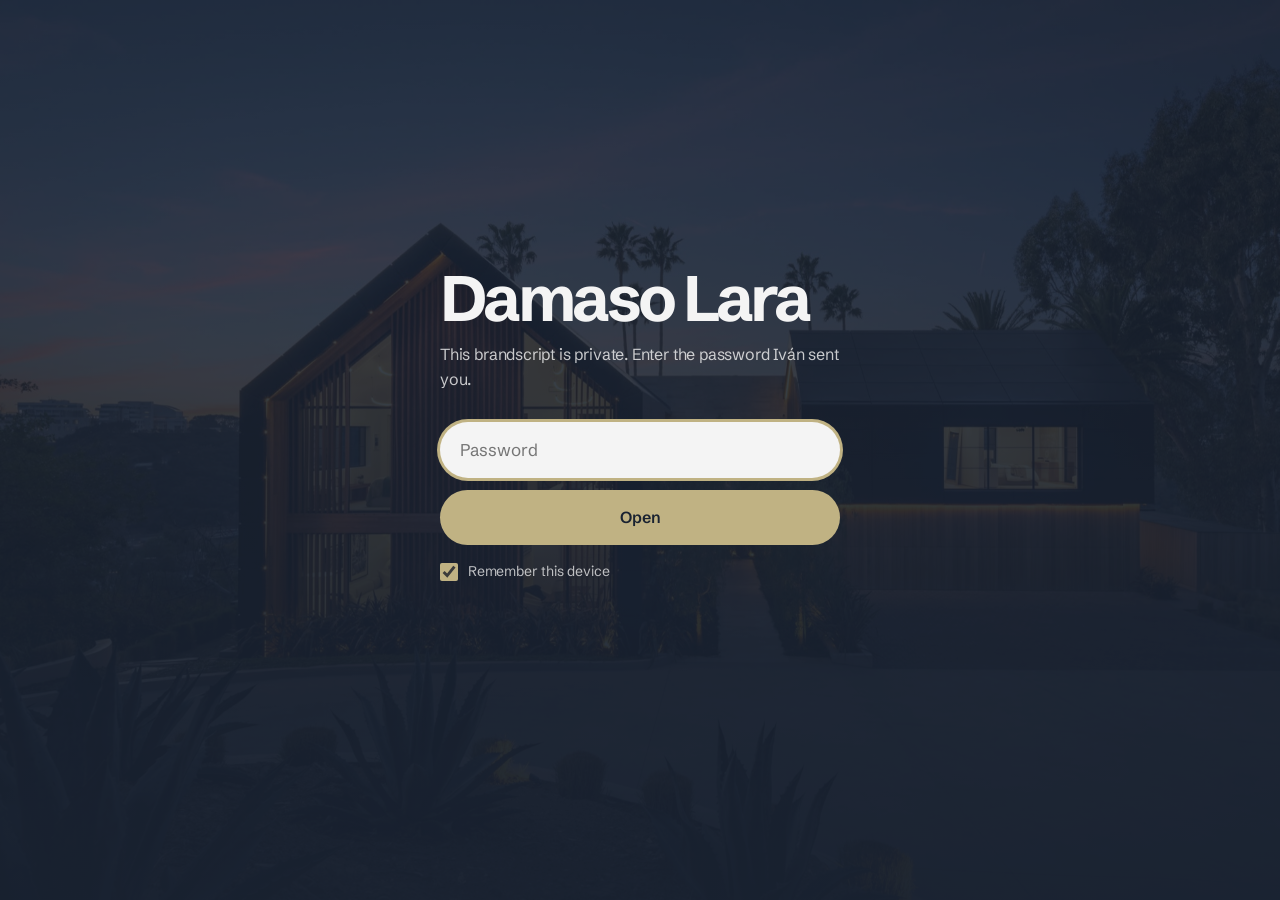
==== commit 584513a5: "Brandscript Draft 03: Ivan's edits No eyebrows anywhere (the card labels folded into their headings)" ====
--- a/brandscript/index.html
+++ b/brandscript/index.html
@@ -371,6 +371,25 @@
 .photo-rules h4 { font-size: 20px; letter-spacing: -0.03em; font-weight: 600; }
 .photo-rules p { margin-top: 6px; font-size: 15px; color: var(--ink-2); }
 
+/* ---------- Draft 03: no eyebrows ---------- */
+.chap__t { margin-top: 16px; font-size: 20px; font-weight: 600; letter-spacing: -0.02em; text-transform: none; }
+.chap__n--pair { font-size: clamp(56px, 6.2vw, 88px); white-space: nowrap; }
+.chap__n--pair .slash { color: var(--line); }
+.chap__head { min-width: 0; }
+.card h4 { margin-top: 0; }
+.layer { grid-template-columns: 1fr !important; }
+.pillar h4 { margin-top: 0; }
+.cta p { margin-top: 0; }
+.next h2 { margin-top: 0; }
+.qs { margin-bottom: 0; }
+/* A heading broken after its first sentence gets room for the second line. */
+.chap h3:has(br), .voice h2:has(br) { max-width: 32ch; }
+.oneliner p:has(br) { max-width: 22ch; }
+/* No orphans: balance every heading, and let two-sentence chapter heads run a touch smaller. */
+h1, h2, h3, h4 { text-wrap: balance; }
+.chap h3:has(br) { font-size: clamp(28px, 3.5vw, 48px); max-width: none; }
+.next h2 { max-width: 22ch; }
+
 /* ---------- Gate ---------- */
 .gate { position: fixed; inset: 0; z-index: 100; display: grid; place-items: center; padding: 24px; background: var(--ink); color: var(--paper); opacity: 0; transition: opacity 0.4s var(--ease); }
 .gate.ready { opacity: 1; }
@@ -391,16 +410,15 @@
 .gate__msg--err { color: var(--blush); }
 .sr { position: absolute; width: 1px; height: 1px; overflow: hidden; clip: rect(0 0 0 0); white-space: nowrap; }
 </style>
-<script src="/brandscript/brandscript-b.js"></script>
+<script src="/brandscript/brandscript-c.js"></script>
 </head>
 <body>
 
 <div class="gate" id="gate" role="dialog" aria-modal="true" aria-labelledby="gateTitle">
   <div class="gate__bg" aria-hidden="true"></div>
   <div class="gate__card">
-    <span class="label">Brandscript &middot; Draft 02</span>
     <h1 id="gateTitle">Damaso Lara</h1>
-    <p>This page is private. Enter the password Iván sent you.</p>
+    <p>This brandscript is private. Enter the password Iván sent you.</p>
     <form id="gateForm" autocomplete="off">
       <label class="sr" for="pw">Password</label>
       <input type="password" id="pw" name="pw" placeholder="Password" autocapitalize="none" autocorrect="off" spellcheck="false" required>
@@ -413,6 +431,6 @@
 
 <div id="root"></div>
 
-<script type="application/json" id="payload">{"v":1,"iter":600000,"salt":"GyG2FnZPKrNBInvJxKLgkg==","iv":"jfFpy0ypl3I9E19N","ct":"0BmUk/d1nAgYHqNyLzPUopMnTJz3Xd67TcqXCLBjqaEr0FkjCRkVIjx3QeobalgsPDSAGwIZsxqCZ0YpvA6vXQKst5UxI6CChsk/I28M9rbUwoM+efaxUkDOOipisYsuQjeeLjIfXdQcBai2UGkMAbIRn2atDxBhK59AWbqYCb159twUfsDS5yoNdqFPgAXTOG27TGNFbuuDuL8GKjj4IoQLY488Aj+V48TzdBzMXGk6n/CRY1QTClFVALDRkRnbTz1/ts5sJhbCxj3COrVBaWfkm4Uo5taASSKeU7aZJ08fJu+C1iLWno/5YqibXo6LxDQvi+Zc3W9bwMCE0WngTb6AjJ5HrNZwdKMXrKV1Gi5fB/cRN5LVlOO0OkzPEeSBVUktduMF4JrN5OC5C8/50mcFybwovvogz68mcUcdfJReRYkkah8bJROsH8HyupEUEzfk1+ka8gdeLn/H4102WShBAkzNm/fFMwfZWNP7ykVX5MhRSxWZ3TkIbuZuHSi+p1kidroQHZWotqMdGDXAKWsJX+oJCmHyqw40lg7A6PaeyUZNsCA2lerN8fr6zNII7n4AtuSNTky9xT01s6xFAtVFhC8Q7mrvcqkzZYkwmt/I4baiOAHkd4KhQlrTlJxLmDKj3FCV81n0sy3KUNO7/nXcAHjjtjfpmH4sQ7i5gupa1hQV100oiVaiNW9mfLkowDU2n16ptFswJfwpyP21Moy+yTbRP50S4Qua87j5yFKWibZlT5XaaFKjuMQf1/cU4vxWUb6NJzs66Sraa6nUebrheP+p+A4YQdPAhXu7OmSfKLsIEZzqJTmo3MZmswPaLPYlaCEYrwW8/n6S2jkkSccaz5w9vClbXPxOFFilDHqcmvCSlVhawX512CE13ixmJv8jE7/5M28uV9bdKHDmLqmPZbMkHouT11xmRG/fw7Pgb0gLqTzvuowbepR9EubkjVYHL8eLiubzPo3LeM0urn3SaY2i0CiUXVwluO04+pY8g3McNdOaUTQO50Xr5S0QzyliF06iH1uhVIrxMyffY2uDQd3QaXWnGqLNAV0Ta1VmpedA1CxNBSGbsDKimLhEYdg60xoKagE64EqTlG6Q0gn4jPZxBbgg23XDbhR/PH/ixZj/ac+3b1/YnOb8PKUpHoY0yQ5bTubCNbCcEyRCJAujOVxcqVQJ7im2RH95Yg1ifYs3TflIFwA8D/pVFfOum+olTYTxv5vDnJxZUmTUSGLiUAm5Gz+C0SYvrt+QvC+EjLnQZboNucgP9miZug84xxnO3+JRmnaswtAEhcxra8wDXL7YCYNFmiSujmP70m62j6eb0+yCGw7wttPc4KH6U6o0CdXME6SjDLchcmLTeMnaDUrrkDlEVhuod92BTimCCjQSEw/2xIyYKqt2AHe9VyFVznRAfcSCmGDxFMdT9ktd3u0UlmM1+xENGPWrMf1OxLuPddsKDP19PFkXgUmOppbP6JGb8HjnEuc6b3eKuFw9Dgf2IUZWtCVuf/Wpe7T/02GZ6KW7Zq5P3EI4GtlAvw+kSb82/svxWenmhh4OCA5eUBeXzudZOmQ0AsH9rwxrZPqHfyK6XYoI0z/A3UEV12JLwrEgEFrP3mx+iOzxuyeyFiHIADQN70Ivsxce7+VJ723vZ06QGR7FG737JCXLlvx2zxO3GRHs/jW+U0jKc35W/+tgX7VykOPfggCLR09FulsjK5sDVcBA2sD9/tQbQlc9HCfo0hvG77vy8cAoAJs2O7Y6qbO6sjQIIxfqrd1AgL2e+b0Ng1p/KrEahDPXP2cMnfBe8p6SfAVAnthR/isZKgVkhsSAArc/Y6iPxIePco4IL9Se/g3X+GotXtnInjQXzTD6DyogGX7Zy08fBbOQXNA41udS2GVGGpx0faOdfInanVluGXlKU2S4Jq1RRrohbLKCJT9tarw4gyB37D1mAtwJmVUzU2HHv/CBLl9D2H/of1tr7eABMcgBXDnlrL4AboCILZxCx7zxog9R+RBKoZFxR0JfFaMkdjnErksPNMC+tr7YOi1shyuk6TVU+lR9GkXrSQ8GypGamWwIlp79cii69NmDFmi5TRe3Rb4mNWDrnFy5ppWNSfLDTZhGGhc+fiKQr5OfwID6N9IYvt01Bgh5T3oX84I2acDJa0OYsx2DbaJpyN/Q4KzzdnhIBvUPna19iqmtBY4p4euH0nLmfARkfZ4LF26YJvfb2cJP+xiVoeUIxCaWxYayfZtHH3OxdzzUNWUzEqg7MXt+YkZDdeqJMJY1T1agFJZBOpox9mEUYfpO+VRJM8GSmRg8er3O5GKk1oxA4pIMz3jhqXc+76pQXE+ck5u2cuPy1Zvsl/mL43pLXaua79vYE2KPEThcGa6RaYthI/mq3n2q0V+e8bZDxsiRv7HE2nsXktY6A3O8djstzcE//[base64]/EQpJeOyaJ6WWCGgtUdfGOMpDHxuCXCnNqJxQrGQjsUAA9cEnVDQbrNO9cif7l9ofYXBYMYc0Qbs9TQxGCP/lwLTURqYquVIkmpM1PBKn6TzRlGfg0rcANWybk7D5UMyiOrWDZXtcEdHd85zzSa+lb+RpLNHnq++2l609DOwDm29YSlLjQHk279WI5biz08LRbjp4eq2UiePP2jyDXKb9e0sGvZ8I/wG+K2mOQSRzcwMRY2RsniD7BgvNeOMS0Z8A5wwQjKg5BZHAsu1Mj1PKGu5/lHZWZSup5VcbtjEFJdpM4+xxeqxXjBhpBuIL2gjQ1dNehnam5HNgwyvRia7Cg9UGNRU/[base64]/hdUI+74Kjy8a/BriwwCLsSCAeoqmqatNIM5NR3walyOM3fBonRzjaVYbIjE7biP7O4F4jhlKa1gdP/qKyzGOjJcEW04c2RfrISumZtudaTNLDNHMlY5JK3GnmYzRO/2W8jvZqaUFlnadi1a0vL7X442VueK4OULaji0IRCtfodkAJJhlRFFvPSfaQxjKsNwRIc5wJjwCGPJ/FLk/ksHoHdenEvt8JQdG7oRkS36cVwc49E4EpWh/DxGOab0Wy95r0+JWSOdR/XW8iQtU1klPOb/1NWHtIrl+rx7x96h720qcwGXaRZfSoAGZ9TLne1v5BJKjqn+ka93Lzc/03Po54rv6UchOYc5ZJDBmQjuX77eLvgCPuU+pTsyDHPyZPaeqK/5b0I7wxA313A8ac6TOiLeB7bDTxFdaoFfVf9JP0394bCKDEMJCgknvTCJOfCIhJ6s4FzF7iu0mWp1vHbA56JYNw1WpmvLmC0LLAkDtpC6/uI4PpG7GDOBl4zz3ASuERjyeRQDRf/SoHXmlqYV0Ev3U/R/Iqz0Y/cRZUbBIP2+PhqVbV7ERPc1NvWLMibmp600N+slL/olwdba8EvxPIWc9cWsnzRyIUwSf5ZyWTVk4RH1YSpsLn0RLJONerLVwqXVzVKrypdXAqcx4vZ/r3He1LgVg3vu8xxu8EzcHrhDUsNvTzULI/QK0RoaM2MhNgvDBcgaYSSo0LKdJjuDoSgbHA7rdnBlXrpBOzz7xz8un0+cLOqhLiVlX3d3TuGZhR5fnlCfYt+DK1+RZ/ukAYZZ0ntwGkTwJw1+8JexcWKD9r8MAsTWh2V2S7rRRJz9PTWSk/dxM11LB0HhmhSiScv3mPXIUPkMuQBUWuZWdr3W8MKYeo1MHrpethTnqTkzICRgCiLSB2jdUykC8nDTDQB4I54VsLALYWD5r4LUeOmSyoXsCXsHdsMXE01Z4JkGDAxKp3N5QKGCJMiIsy7ufHh7MgTPe0B+zHXnUIng1oQUMJxQKHsO8Msu7g/Ac2LfTUcBaN6vRpLr5PolgGD/iGCx40ITRAWXxrxW6VGkbu7zeoomM/x0fDWTcEqUizk7QL0JaChU3fP5YvqdJ620X8rxedSlW1ZKtwFbQvt4l1NXPZffJ7YK5o78gHuEPY4uC/MHa/rB57FK1qFtFQvMYwGyEBeYwXR0U+CYm+GVWZvI9Rjj2F4zWUPpqHdNapZKtLu12rUSSPcyuZ9GqR7GN3IFxMIORicUMqhwFltj1/sto2A2c6YRuMqc8Z01Y+ursBPQJR1euf+rjThroOynXgD+L785sV1gv57ypCYzWyC59gPa3ike5zrJy7bX6H3tHfEo5qjgmcYt5MCP0/JVLO/v27GxomRAusRJmeneB/g596JTPGspJFmziMVD+QQZo8eJLknD4skSQ56j2UqI1/O6YsuWzLpZOdU6ooaO+EqgHEDZicxgO6bOILbn6nBRng/tl+CDyS7Avi3LGiTXfc7rO+xYvFF5Zo7ShRnbfDP9cQpRIBY2h7S6J8pydhm1JRtxhOeVOoxKOX9qBTWMiL7112lhIef3WLTKfO6n+xzN85JhvNIkk+sHZw4Teiq0r6PHWemBPkc5RwW4LFfLaumbcjDX4xkG/49hw0L6ESgzst2DiSXvJO1+lKPBDVErpJua2ZbR2xweRbyKYg0PKhKksyD6K1f+QgsuE8i5Y76InFSTqjrRbCnUjP9bw8FLFUxYeUuXcL7uqPQOzqK+XldEB1stBu0vgOOqgoRx4VbNYhsoEUCPoyeNcgMdkHxvNoVgeijlX9Acjp/CZ95l5JUogbXS07U22GyN1zgTHJyOueGEI2TUNmamiZ578YnLpHmy3P7BrCfTPFQ6B0qHwKp4p7D6XClXImmvRnBIy8kC616OQzcJgiqF2BpxO890IOIIQ2bixASD8o72rYXHkAF2k6b9iW80WLIcp9J4YdtfQvg4yLPlqcWg0fat31FTW4FCAzcR/NN5plkrRiqcquDU2bakXTbNiTHjTxl31qrL6unbY4DoV8123HF0IlQqwx6b4sxlKn+12EavuG3R0D53p3xjeeNy3YRC2/cJCvwA3NaY7XC8+owe/G+dE1MxAyJLSADsQB4w+7Stf3Or0i1r/KbacW5xUY1Vrx0OOMOOzCjuuJgIXc12OUIxGd7Os9ynyFsK4tLyVBLQCYPQ/bdVXx3gYCgmVyE0qFFnKgquh8y1CqhWI5UmhiinbabJN1VCMuPnvXFh6QwpZhKzhfB0MH/png+YJfStCqiXLEQFjjB4FY+YvFdnD2Raz/64AS3PQtrGS6SgeyA0WMaJjROE8wQKUHKjVSD+i36HN/egXO8nEbAs2pgO+CnSiPcPVtPg8rHfRodGCWvJRLdBov4VT5uxah2BjzJQviOGjzNIvpyfhkSO0rDA6vLJfywbbmrXb3rjAkSFdWG6Hfed2k4m1gbwuwEBk2FcnTlLK6O7qKmn35tsd4l4/oTUsB2x2jU0EC47E0GpABF+sHKb7FDOzaHsngJZZEo6Etf9uwXG7Pai4GX2TbMcjAT/WXg5yF/G1L8BxG6NjbYuSs2YjVOy9QVdOc0pyjWyj5E1hkSC6kFn8fV0mqufLt0Grd58u6GRhzD/ca06x/[base64]/[base64]/DWgyhWIkpEYAQ/WjekjYL2CDbGYHNwK/RFVZJGkmnoIOFnqRZJox0UcjYvwHPq1nYBfBw1RTQ+3qptN5Q2uBPKZjJLTq0cyUQ6qb2Z/+iZu//wzdBZJDHJI0yudrL5o9GoDJct6rdNLA1lYwenFFm9umKApmF5vQ1ADDDoEPgL1aQOr+NheVHE3CKekocsxhnSmq4eOz+VHsEBeHg2PamI0s8ZfBb2tnmZ3WdMEUuBpJlONjoGf3MX9QTuDKPMSGwAnAjImduEig14L5jEWwXqFXSSdC1zxGDMnaQ/xH0n69wOakULHCIeFb8dFG+do9Whql2LVtGWF+z6hCfoqVdeKK9ZkcwXeHwpxBl5VryhyTqO8QM487ai14giiMwIuuoDadUmfL3irZOr+srthATKAw/uOQTAbl1nGZ07K387AJqaUcvlxgzce+UyrbPIs9h+aCLcNGmgAs3aOqhu+3KRp4XpsgzIm05POi/eIXhKx9xm/vvdcJrC0krWfkZnASq4jiNzVSgi1glxrj2CfsKO0dqcTfjBqOWR5nM7XRylUt+AD5jnd0N649Pvc+BKy0OkIdSIP2NXx1mLO6rTp24Lppn4rC9lbMhUtD6w4ZKvRuudg3ZyedCDRgLNtKiIuh4ZlMCQWUqrk1R4UUa2S2Q7LBKHz9nD8wOpEt3MXbMSIS9aIn+//Ygxzxy/RiNFbaB4sohVVF9WONV+/owwLpkWezqurE1QxnGGhBQdC0LfTIemjXRdgB42fsvUhccqGNHxtouWJgP0nsQqhFYxuDIS65BCSuLchgJfa05RlZ6BGv4wD0clhjIMhLpMVfwQQ4EkB3oApWxHlduTSAeYzJjBYprwcaUFywbOseeL4vx5KaMHwFmjmX4x/kOPHB6+QVTiYZkW7nRijp9kuVrPjjY5i8b7SM9gRqo7PnjnLvQ8BS4rHga5PbTVoRy6+azSzNslSenuzm9FLbQtIb7N5m3bstFwXEdfrBtzSS/uGT1kLNEzYalDJVkUVooCG1fWnxzJJ3g91ick0UKg627cTTng95Wo4YmjlcS7+p5Zyu1ZZ8+TEVCjqHvUTfZdV58NB9/qj3ooQ+AgOQDIegucCzzHHoS8zacJQFGtSElM0pymCWlBGM34fU9N3wa0wbh4EW87Afshx/FBT6ODknZOyWB5/6soFXeU/7O3lrR98mi7rsHfZcruPMIqaYRZ4+AUEa7QvFGyH561EB7g8PcbDfXtdfbNRdjEU5XmmCrWW2MlKsk/7kMTED3xln66D5MVhLokgYsoLhjKV0cDgqRHIY9zPH5Ywb8dHqObpMdCAf2+O6Ndc7NrDxc0Lm7wbxDKVeMZnwsrG7Em6QBqzw/ir8vEZ9gVZvoTJVscEuPMOp7HOWr5quw6h0Eq9L/uPM1bCgFiE1MhUm3idMpBXRFDibUOEK6mg8BFvUzgu/pUbrNwnbznlxWlLAWqLbC/Z95ML9eHGA5B3nkAiosfgn/I+LFm96LXYMufV3/aQxbvv/4ewGE1E+jIJoh9gIL6wLxNr9FIeklVa5TdUgemUIXmO1ryHJ0RCIIoycuqPZ/W6m4HMtIMuZw97rpFc6QHmF280gCDUABLoXZ4xpfG9v43Z3whMSsRjUgMYJ4zgAB1H/Rd2/2OSzXRmdmhLV0EDBVJzJOlJBCl+OTSx9VtmjiaydqWa4eGV2VUsInHnQmLNIzcmfU8yT4L2RGUFpVS0h5lNrQXH3BdhyDC6UXlxjoZgayo3k/O7nnSaliUGmjqWLHQ91Vsz6jfXnljL6J8sABZVQgXKYNboSpHUY6e5RdaZ3EdQcf6KewenuTRnFCLu9qxD9a4PatohdtxfINOS3767P/eDKHfBy4Yq5wxKXBLhBBJfSTzt5MDFbqRNuiUb1InV9JWHH/PKPymmB4UihvYfPfqlucUupOXjdKBehOP0uXKFDf/4jOCvHtKIYpBk/8hNe1NigzI9VshKwvuj6gVP2MpPbKdBpSoD38DlU3TJRidl7iSCSGhNy7tfMgDvd0Uo59f8waZFVnywmLJULtYLUi8+cg+ZtC9YNslRkU2AdJGLLWqi6AWw+ncU9AX11NQppWycdaTImJ6ehXlf+cNfSVMSffGFLpGnWc6YgikB3/sDYQnuzWJG3LijmhbbW1t8Zil9Pxln+mPuSVt4bwAS6ha/lTjlOYVq9JlNHIV02hw4HxcCIvq3SyoH+HIsXmGK/jLCIJ7Cj4w9d3Vd9a+unxdrLmY5+ymlE7MfFJVqL1EGSJD6a/CqA3PsmHKmer4Lugr8fq8fCt89aG3ocQeoH7YONyRaIZ31A2RleiAQu/y5vNTgt5LWwGoi/01UTYPpJPstww2pC39mdftzfxr13p5ONYvzVqiX/zPTlpvr91KzAJ5Rvezk8YpRV2KzxWbMDU/OvXN0X5/ssiAYsokb7k93gTe8S5nGIBqB1x2i10EW7uM+55+s4hbJIjQ1ZsX2LMSy/VvPdnG5yKAqv7nfYRHUy405l2W/hYiSLkGYbcZmPsV/5uONCbgsJd74vJ2/NdKxEMb7OyMTSDMq4uS0mJlpzlr8TgpWe/ybVlFvwU9w8B32yJoTKgLgqmoHU1KCZ7DKNWg1pB0a4JE/vF2BR/y9qYr3/RVAppme1ngDEToVoj73ntsMDieF8vZNM+QUQMLGKu1dqavtvJLzTGePS9Avm0QVcDIci2ZEX+LgpTrNDhZUUn9oDQMzd44zxY2y7SlzMV8MUTHOmloeYNeTepWzkffeDFCLLgzJaZnQOLMtXz3/0bYjq6/co6J52tForPzm4LjRvuyNOJ4p/4ue/gNgczuxwyz0lPWuqpxja9IVc/2j5olxQ5JbBjVC1MU/hpTrQhyNuQXb6CMjD7bDqqgvv+ntenukUbFZS083cA94iJ33QZQq20FFiMyhp6sJJkJEPxRPMcljk+Qf00pFnSk6TN7H1mzqkn0x6DteqQ2MgCfRLj4mRtKXGM69gRx+oSOZ8vLTsXzb/GYmPZ8cxCoNFsd5FTDEHamYbN3XIdiPgYew8lvPQpCszDz+17i4d4u0p26wd9Qosu3N7L08P83Vfsl3IVB9O+18a++FCHz/EREwXyXV3+XGP7cbajmPV0g8ZYg2yeWvlyIbLfGlT5teaKFlvRRE/iFe5zdnlIddoemSQaCTown7+mjDa2xPXZO17sb2wcz4bn+T37+AZ/cC+cp1byWFQdyDPD5qx1IyyOibM485gjscWiX5SfpStrRyJm8dkJ7ie4c6POVQdW/fj9W3EBmQbGR55DZ/LxzBKK42PAZ/GM1z3kl0XxLxmOwngSVJxQ088vrGqyVu30Mus5AdiUnLnNqytATxSTXXfpts1UKx9KDkXd0nPKPrY5kpGrFXkVWqzSEUcFv8byn2OVHOAkJdRyoJsgf76IluD8+x86Agh8zvgicfS92NLDA+LMsYwHl36JYv4MvvCM/[base64]/[base64]/+2sSaOOahfL3C2Opx5a6+J0oXL4EG8EqC7gb26zq8AT3CwDBZbwuF1gU1Ao/FMl8lIVww2O4HziFH0T/kPcElGw2PhKaAyTpstIux7sHJoHA/upO3/mtp5PXcaScwjSGrViOoERskq1l5/mlWqqh5hpqorLnNCNVNlkBGRSxWIXH58w5wPIsZrOS9hq3LUnOksdj+S+EyY9o9mDg9tH1gp9Ogr3liVyMNwZRx4sKy9/Tycb8qFMMuV2BrgwMSViggigSsr+Oe7fWLstq4X0p3hJuZl2j9p7PWkCE0Lnf1NHUb+khlNxxytjvh3/[base64]/kkavzqhOa8a4mbRi3hXVZhSYgvEAymwinzQp4P+6DUtc2g9Qc7x2H0SLkpvLu5LsUnTl6N8OiPYt6Rgrcz1t+WkMMgYLZF7kyYaRLVQIJqIoj/9L0SIaLu1toh/wrVcOlJYjE4nnRrXEVqnj+vLzMx3IPG+3c/8rqU247QOhrZ44IiMTnQgLKO+pI/CXtTsynebBcUrreI0X5FumZ4qK23i72woht3L7852y+ZpDHRpvUYUVTTs8N+j5jyXCSQegNoXc3JWGY00MyCEWfDbrULI/[base64]/ieaJ0dVx948OMBW25JyedGDBt9yjqYO0TL9EuXbJr6zu10pwIOX+74X1zddG2lhv0v0rzAih4a4TciF6TJnA9kuYRvqk/jgmqE4kjoPXxfGHwMJoZyawvSFK5qi4/tlI8thb3FnzeU9OSUdGCnzmuprMm46UQ1ksfFN6R0n/eaqjG2bUi+lxV9AMO+JRmNBRi8K3QRUyXm4fZMjZ1ltlKpIsv71rlmpp54ah9iQSAHrTZxITogH+dyIBswSnh8k0yzNhLEFAVlNdd7accPawmO/vlFxKL0q2NiqaKTVwAnzXP23g0zFAHPDiLjcBLmnwVCvFsIOPTCpveodCNAF6wFmlhkSrD3xFKPxNwrEXcd3MSlos+uT/byitxzL7yNac9Y8obMFcXwGDeq9rEsbWJOE0up1umhWrzy96bc6f/NL8IbzFWcoVLn89cgPapSS4L4oC9a23WqWpVabhs7U4KNt2/NNeywayfze4k0Dcq66MhDyMJ+tN0j1GBjzyrWvhd33MX4L2bB9l92oZs9OtarvW9DeL9J+w/ZNiQ52DGqgAq8A6MUCcgxBl+dfXB4a8uVtY6quW3S9Br17hyYFHs65yGuLphIjZNESoLonKgd8phxBL4GJmLDDZnyUdZP3CJnK17SDl19sf8x5Pugd1SB8hVzYZVEsC4Jtgnj5Y1w4uW9/rrLseUsfTOLIXlTlgERuX5HbpzxcLDnTpxGGIm1hw4quygTRfDBwNus/2kxQKV3q7CHIsU3HGFw4QoQMLUwfSAIKXMa9ltQiZT19fm1ymSFjW7d1Xx7kdAwlBOn3DaoqymfCdBdlcfXBRGO5T/66UWcopUuyY8WbjdAXxd80fuLTBbmDg0aviiiwhwvlclBRejJZVnejlYW5ykMWEEEhSf77BJUZmt5FPw6YWzE+SmrfTZm3LwpNmYvxgQ5MCTub4VvkAVl3Zwu/XkdlaUIrvWQnl7sqmFDPPP1a+PeHrbArywJBS9UCnG98pXYhxzg0uHxhq7dhBeoTZSK5oXg8tNlNZWBoYrYnNrLD5mF/hUEkL9p2hI3KdbRdNoo48pjJxA/w9dVwD5W/+4oXBOPZ1Eda4Q0Tz1jcnMC2wpFRKSTGjRl/tIOw4huQDAHe4G31dw0xYUU8wpz7+VgVb6ubmih/Bk8uTaviy5hm0nCgQgrr7jMgrfqJmHFwgCISCAP4KwoJf5Qvw/Um+y+wtUEzVdx5PVHHXPHlsphu338GpPjP0nS4LwYtlQboV/RUkwIO1Km/BXJ4wSgxU4G7TRhABN1FXasCEuScKVuqUCjqqfCqRgCw40G81isI/x0b6NGUzb7sZGvgPwBYhcxtTc5LREFDZuNDnJSWgxJIp1imKlNNDIM1/Yw4q3Q0pI33JKOXciVjr3uUe7XQXBnuC33IWQE8Ulp54on4WyNnQ7658SFl+g8bbWyqvv2s3HOP9Xe9H/mXTTmZ1bHTXKtSF2M751bRKfY/B/46l7FwqxKBEY8V9vm3tZL7nOPd8pHo1wSZMRAJHNGivzLlnmtax13lCtCE/rUFtdXR3UEd0dQ2q7BZ+8hIFpQ09i3+DbYXZ5E0GXmzJvdspnvqJcsco6M3dK2mBvIHLDxg1XBelW7t253OReP9NNg/udwhQiBY2zh0w9k5P9/TBSF1/OXUmX7HVTZ/Evb6xzjh5dFQ7LotMaWO5HG3/8sKBNcueYyK6P6+Mxl4ZhJirLcB46lUO8BnDq6wg9EG4FTINjGNcLxZvMmbUM/nmSCrdZaaPF3lN3Hdi3g/B+X2yfqjoloWu76dqu0xJhdmkvKQ9xBuop1eJ/XV/U3RZYlVRMWuopq//K8+QDo+OAKjFQHQfqodRL9rnM1TForC2mFpjmzCLOOqyIiHobqt9zVbVeoT31DNa4RzjEsCOidz/ebAsIU3hrPY4ex6rGsnXQqgW5rAAgBv3gW8RyO852JQ/mKe2fs2By9Q3gM2Dmkxrj417a6he0ILF4wzd9u86wndm562h7QE881tQKtfMA3s2f6gQhV/8p+x63MpdpPeZz49hITvJqlfhJMQj9ot3QxjGlKteBbWPq5xgFfbh+Bm41lHN/iPK9RixrUyf2sK/[base64]/cfrcwbNL0MXhLlrgC/vovgQCPBKKsbAS+AbVRUGUqvra5FHN1cTM9w4n6rFVwgJoOwBk3BqrkPsnomWn4sWPjJgYIckZTXCfTtOhBhC2bmdtDBO3sVGhKjhELZ6FGzRZshU6B8pu/jqcRGRml4NAOURQuDCcZVY9Yv+gqCrIYRpjmFSzKV8rJF/UOC0Qh2qZa6ENYOAHo3SQJba4ThMd/AM91n5KiwB2op5236FBbG9aXBAs9x8x/xtSEDU7ZRN5BCisBKOyXWEomRPJv6PZYSsDjw2feSRnwTfqzLWwAnNBFBnU/zON2OTjj8aPu7hs7Cg2qXaIgJ7QpOGUic+f5cw5CPGvkmCbf2unazVLDtBd7Jyu0qrw2I5v+ABdEDknSH6k1bdCHP3ry8siST5b8eQ5QPM73EcC5e6k9b7mZAZsFDimCKvc7HqqyKKBn5Q7lKCPFuF0nXM6slHo4K7U5fkCWkdXj4blHhyyVs/pKB6LGGiQ1btPvESFd5mK2mHUJpHMCCzshDCyIqtbnF66os/tAjNXRpi+0GwQG0I/il2OqzMyUUxeX9AUUxW91uZ0OQBApVXemBhQLCfSwDbGQcGpRi7jNF/pvzYkE6UJRbJgK85lYbiCkqh0d3Q4AuXxgnt37JvkI3FMVosidmcoo8DGE4l9zz15t2huBCC4uvbMhssHaho9Brono/qCuqjbHQX7E/U4h7komooUraezFlzgLB8zopxTExNdSeRbHeUBVTvRsAldZfyRH+yHQU65W+ABTk+h/przNdqA7E36HFwTnD3vIJ4M/YrxYDcQ6LP+onlEONTvTzfU+BIbGUNAAIfQkcS6iFlQczd9Q/Hp98+tE8+rmVbysQjdF/fGP6S7spnZpq17GRcIrmDBdBKyPXL5TbggrKADibvHMRSEPYhMhyY5c4g/o3fhis2a193Y5lP1x9ZNFXctjzlNy7BE8H9Q8ZcjM7SufZdp0iaQZZod98oFOZB6jg0weP8xI5LiEACAOFo8TdyghOC4ktYvn8CQHFicbko6/ikJWAuRWgL+VmK2Hh44Og6ypdxZMyHGHlx6BX4R625BTtzhd0+/OIoBH1napYicjogw+Iu0IXb25OtRIgucYKmLl/hUWHlxed3pVr0tWx5BZ+qrYcz+4vzCEal/79w5gE0zexp2BpJWm9nfxr82MFEUbnufgBRE3p9tfwxS+u5pHHIXUGgIVi2/Br+Kv5CL6euqdmmg9EwSBV9F4dACaVjl1tDryrc2u8O16MYLMl3Wlt2ZxX50aOYlyk5gdg7u3TP/Zl/cgxhy1hleU8K1FDsXah3ck7T1Hfs8hhmZ3taiw1K+mdOS6e0wAlWu7nF8xtUfBiKReYB8SwMnJj10Rfno0te90pVAUDq+mMs+FLAYos5YMqDkuYeGPHfHqqkbWEEO1zadGveRSFGR6HwbNE2vIgLN15fScODy83TOMF12Tty7kZM1Bj6yuMrP+PDW8DNJytXgyxr0Wn/YfAGFrbuf5ZfKYCkRHJm50pzoR26uxVHsA55TW16MzKYm2523KAOQ3gXuzogurLxuaXF6konZFiasLMu9UoLRZWlDxjm73VcDoqguAHyxv/16qm/hG+P5+dkFDuP1IvVprvbZnDfntOMEPA8HJRvlDbibnmywUcLLJKJVLzyLMosMmgwYhG242+E4despNJb78PelORq718MccFFn1FFPLyWNc/nBR9PbATh1xfLcQESrNBIlDbGmnYrYeSeARM9OvLyjJFsCokO7QjYukwazyUCkJHyBva1cndIpIg+oKnQVL+RQKTwIiV+TEJyYOFaIj4+dfNXutWbE3t0qWgFztOchw3LdEya9xdK/dT/zN0118Kyt/GSR63AoSehVFz8F5OLyMBQbnXBI4SrqwPFt8TI80d00wqJH/CVEHWhkyvBrEPy4FUf7Z/KF9Up++6qs/fxQ8eOL7Xz329beK2e2rol4w+Pehak5GeO3nc07PyTuC8jE4UkI9/W18C3kSvlf+SbKByRIF12lKYBSlYNa8paz7fxs9YMFdCLB0ZTakKHLLhMg5Z1BOLER+L8emHHZ4MX78EcYpvHU6UVIXnu6+8Yth5J3XAlC4qvvGetYWSRyMQGJB0rxNWIuWwloezPvd5VTieBnQp+DtWpG9Z1t5CiA0UkqItKe2XfYDXctvPkQtcrLyN7/cYW4NscRDBuD0XQGmR9XFL1LsiymC8eh6iEbTtzqY8v38OaRwbWFzo/ye+gbhQLE5srS2AwpbdkoO2rsLDn7o0vZO5mLSJiQp/tqfqmqouRvoPL2dCOpWZgDkMjPT27rTU2LeSQUfZrrW6altUgS7TIREgV2yh8KZC8Sl515owxq4DKbamdChjCEI24prVaI0VKPdI9Bbjws+6N24PhTPtzn+1QdSbdR+6QK9Cz5R3qLffRNt16wfdh4d3HaETPjlR5/TbOFSLST4RMU0qcPiFRl8D5y/q1eCUeAKS3OsET+Rd+I0NamAR2GVJynQNOTv90BCQimeRlvfyCm1figO80U1Y+9jzKgbkj+ff3ADnKXbYWKaq1AxZ+py6o/OpZUCaIylSabHYc+fqFtW/6/O34h6wQ2WB7KRyrJsTXIngukvVh40UbZXwJ4bxLEUyq9pP7fwhrfeqTgGx1tS5/0cXIOYxiP5aYvQ8LsdNA2m5zFMH7DE79bQzwmJg2VRDnEYyWOeu63IcXRGtKDLIypsbUJQkZS1bES61OvgTmX6BwqaqwidC2LRle1qVueWTUd/McFoYPfaArjna6/[base64]/H/7r2ji0xXpt7Uv6GCJi6xVh8eopk1+IftZ2FWk58U0oNdK4IE2fY4gwxvcR4kf7JU3D9aAecmfzjxL2AbOrbivWUJZBE+w9pbt4B8lES0cQt/AHiTMDXRVN/vXRkr1r3JL/DtLQhEmmQc1xwbfkmOvqgXeypj8u0AyGanTekW7LIb9o7pl5vyn1IEF477QT9cXfcSEwpGwS5OEGgsxTUNzFjgJGyjLt9B0/aRba7Qgl2gsFKE9ckpJ5QBy79B+ECzuIXuhwY+tbNPyb5iMRNhT/Umfm/1qCEO8VX/O0orZS4bJJRGRId51Tf0ENwGKXhPazZWo5YwueKf4Q9U2HMP6UlYs8enR5sgucvwJViosr9kQ/FLJYTJ8t3hToMZK1TLUr+arTM/JZ9z6Duyt5GB+dRJ5+YCMBuwvahGsgdd2id6+6KuFcPB0Eg2RsgWau5aZUtKEVd8aAzv3pS7x0svxVWj+1obY9GltqNjk8ZU2WjZ4Qt7ctmTJ3GvdY/[base64]/yPnx2kMQxbrobbNYtgfEtK0g6fF0e/aC5AvZT9kYUMVZ8QJbRviFJOTi9DPVnLp2WLAP7dBws9GJWBLTqwPq+PCHyVrrrSmeswLO7XF2vf1zNStAZXHArmn1H7Y3TnERqMIYr96I3eP/pwPMeyt+Z3hyHc9XCYbzTstn38y++0vaTkt3KsnKA+Ek4Qjt+pf64VZLSLehvmCLEu5Wp/D8JZdEbdJteizb1J1zQ0LPzmem2xXUQ/7jys6CjYpJIekniIMdTvHPuRW4aXSqlpUFDdmNs5WMCdEoM4RaDFQbgTgW0MlQxEbnjIdVLX0xbeyTNTOamvLQPZiai1EZ3HhZmaBVoYhj+qF4jL/y1U6aN4rDNIsCyYIwtr1t3Qr2MbD1km3xAGMzv/0aMZvWmAXQvcmuExMZ2ar32bqwFkNmv5tHA+JaiMPLWp0lO9ZNFkXjdaV1eYXc1MJYYW6frsxCPrOhkiWEB9KQZ2XPSva4mtJ4xdpozuH1SohJ8pJ0ZFFYOF2KY+iU2gD5EE1ahfjPg7TErIJKeK2ozzaf7aqCC7aGykjsAWKV/a01s9OnI4sweSRxXshijRsId58xEBxTuqqQsbfHdjvUzmw/lEgwwwDYoyo0nmlFKBHNB/K5Mae2kw6unrCs6pYYuO3NghT9ol+sMGuEbwhk7ypOsyjmbshmLgS0Sj4CdddVjVyflvXjfGu53fArWFz09WFFq0ChAenRTiucVC/O5X99S7iEKwY7eTts5KyITHhLM7LHg7W5MbHwqVeyfZ0kyeCWhDuh4pK3nis9H0rYZqAnrMtsSQJLvVevusfp8RQ4BSQPBGb60TvgRy3QNxot1jfRaXH3JwVnRvr76XPXpTRqip6KDLd3CuJvuviB7FGHKdT5YG7ocZ/yQG+50CBGJFcgyfBjXJKF60zrpmVdiQMw/IhMpvGWSZIZ51WzCyYMjYY+1KlQPBX/7hY4n7h7efDtI2OvgAXD6r4JZy/gls4PppbsfcoNtH4HXR0qhxTUPQi8YHLFtUOMGhhnBsqwOSa2wqzcrSHFHce0k0mJpf4DrsEHoDDrvhUq53ZujIYGTpklQ0oppYgYlTQkeR34x28PTckC4x55Mnl5Yk2FWf1oV81VkNTzkXtkn7sGASGoG/oicN+hXKVTtH51cdu5n/DDgQ5Wmh2f4+WVWFfYl8KFN7m6Z3yZvO7ybG1RGloEWjFXrwks3cImzYj+hQXtetHx2HMjyYO8IjaOj/PQVAkLAX5RlZszBDfDNK1wJq+Ge/H+Vrb1xUZ8/TZLjF8A/wnFgk2IoQsmkv+AK4SUMK+l4zKcbomQLbiWCJ3DGQ7mXV5gJnKROXCQrf8eG/2iJkEb9CO6mObJhwmgBOUcx1yNbtOt/afS2KAxXYkh22bvEIhFr2yGgffoOH8c5ymTCAJ1y5qMRvWIwaVAPZejUNaaaMHUeJ+3mN4NeP3R2VZrsUaco1XMObaiphK+jZLL+qJFNyCPq2KEa+eRsyiDXQzTinwnBmz5mv+OMWKr8MFl/+JsbNQO5eVwWQycnFfj/AWPTqh0kbfGrZKV8k2VeuhJIcdhpDEiRNwxL6/pCTUNUOeCIbl6f/gcoRE8k9nYUxkokgHJNu4a9axhq3ONU7hZaDWE+TzCDpNqlrLoEeIbij05P+LQeUrx7w0zzOmPAjSzbnlmUREB2QTnLktAjmtRlZpMCYBPfmY/bfxmHdA2NNdj3fDsZolf7JhO6qXPxINaKwLNxdfGhk5bPVj2m7/x/g0h5+ClYACBgDnA6GR3BWJG9aqWcyhhOiJMlWPCfhhwmneI5ymgUSN537F8x8AMQdvD0VQ2k68b/7jGCmp+mQdWTmTprl/5SdWgQ/DMv4dCVo0LmdB3QGsmCsGt2ITVa/BUK9ynUKZ99u+aXDLbDGQVJj7OQXvekDDHQVyoSpjPVkHB8WuCRd7qyhoVb17CrrduVrwqzSNBaHQngfjK2fX2prnfsCSX6lJVAKgl0Agd2hO1ntUMY8EjYwxDWf8x28C6/A11bFZ5bpbxKMwfBN+hshlg9wYrx80OTxtyNKskREgkPjU5qlmTYvTxT14sDp8MRPDGeTgvFogVSQfclWDpVUwIQL7Ki3TufvJS5rIVtgtoSAZuvKQOIAw6JuHD/nywPiC/rTQTMyJZiKtCBU4TxMXg5vmfUzRzFl0NX7t01M8BY2qjSAA4M3BZPXoEjg4GgJqo7geHtiuQ17HyYco3FmNJcF87C/+Obzbe6YeWUCrQIKlzTUkgbMDLi6Z41O5lDkB0ajz5R6H+s0ugLijgGqxxr6+EKne3qlZY20FTk9JgTVBzscrNBVqPPcaBxqu66R0phHR06+PsUeqm8/KMYbYEe6KrDs6+8IWkZQbPLzUGqTZA8bLTk3xslJF9cV3CLZmdq9w8HLWmuAyUkm7boz+Q7shE1qfUHMEIHF+S39rs7/9KFD3FtKEH2ZubFTQa3xAcV40n2uIupjwA4HwGHR+WvxXFC0z2n8h4clqVnWgK9OyfObDbV4EiY5k9UdmXdJaLkRokW4EvRPqqvq33nOdODU+K/IpSCMQjwI8U5v+PYM8PQrec0fM2ATOXN4lRbGt09omxNd1KrF/ylwbABM4B0+66tsrBgbbKFWW5U/3voM7q58bhBouc9Cp7h6aLwzYGYzpC9s9NuiU7uUujrhjmNfF49m1RGg2luN/EnVZf78vId7Joku/fp7TlG5kMvGpCI889tPda/8mLBmRE9Xee7eSXTu1lzkoFgznbN1GUrwFxeI8HQBQybc+qfYE4OhSCMPGZy9fvqLf/aj9hlSnDeWO3wxhZHbrLw60GKR0ze2qaYOqjb/T6/jQ+d08fgtuQNHmm9fEcvEk2ewr0OtUsHVv4ThXI9t03zXS9fyCWT9Tpa+GfKEy/yOY41UCKOU1efIcOJXqTlNHXZFp4gmbVPlUEweUsVIWvsXiiK6N8ENGdyDDGLfWOfJCjrKhDFynQyuz1PN/rq5BOsLAp3GZyiXA4lSyO4QrrBlVPH0mk39MrFQzp68fQWJU0p3LJ4k8ON3q9IAO/AW5rzhAscLDv2gcSjBM6mpy3FmpRnG+avZMnPpiSrrpqkiFFVvDX5VpbEGvpHh6qQReha2f9u6dqvCsFbywQpC3/KwIYEGg4XZXZdsBGOp25yljWESPsgplqZM2tlnAPLN6DWUE/cCxxxU0LysvXYz/kTDceMUNnWP6J6JM9SvIIFaQIe3GqCeCjdTxo/0mOuxaF/bL0XYUhdf5121rHRIwix1Y/ObMUHX3r22IMdOrjY3Y18nCrJcg5M44dkrw/4vT33f9gb7I3LIAMitcmg960VJZey2OUbplEN/a0e1pojHWhmHIfF8Mw/Sk3oje3M+y8S4Xk4Z5BOHUNI8z3y6ho7oNL9F1LhzZrk5uj808J+QZ0aJVWPoekz6YOWWasB3unSVMICxk6RnSwoXXupkBhzBbLB43Mubv38HjMkVcHpZ/7QhnLHl6ln2/BszcsZteCBGm9DoSu4qs39TPBPL2ipGzMaZ2J+yZ5/IM56tq2YZ5gV83UMWbLKBHhpmUc+7YeJOYNGWbrm+98QscBEQMB9U3i77E8VV5StfXg1m/IIIAkf3Um4SSBDjRu5JwsLzJSd3uKNHfobZWK0el/jHfqGp7Fmq2z+Va0lSxjy6i0DS8du3LKzwuc1F9kfe1KnpAutOqk6v8jaGFcsZjJq8rreFaGxUV56mckFcTeQ/IHMKSn/HW+K38lw58m6T3Pk/S1l5toDtcTA7aE9jgWnGtn8FeC6a7TA3evKSss+ayIClr4Ls3TzdTcskZzmLtVZEivRPEK1f1fNm3nxslWm/UGHkqg7yYzPamW1EUkXWsuvrCfSdfSxogJUSRvJACQ8BjqMgkdyIZnpQTu/kXJJUpxMgCbd/2WlBmWcmeeccV5Gay5oJ544MMlzVeh8mf4kp2HMMAH6OHvX7CYoyDJecgD7o78qCMJkiDN9uT7UvDWoOwHm3UEuky7GWdm9D3eBdfNdR/MVl7oPFfKvUG8S93H0M81wjXkYW51e+mzUNdgBENG5WGlgtjvH6OG0RQ+KFBLZAjv/YXoARBduKaFbUxRYhKzSAlz6JZw0r+Swt8RD0USwAYcf6gp9cIPDL6eTzS525We9xXYcyeN3/utrtD7PFAeTcnan7YdTc9+n1fUSqWDLbb6yyoCfsw3yBJDz44krrN0XEScnO3cfwydGvNeKFIY2p04KFb3y/TylksHlfp8SINNQx/g7ejNXAFguF08dryRovo0eyKQ8KU7zH5pU1CcZOENKvxfJ+dAJw/0CRAWxZZY/[base64]/o+bLgMQDjJ8qrHY0OA3ZLdVWQEF0GaMgGnlMXAeCgUpG3c1yxPdwBkQSutcQ4L7sNzaYnpfS0glFFvgVSJuRP9k3fKbp2tnYlAsyke+8B60L1Tq40RooS91mpz3OXWoPEmXvi1L7v3iMHu0ZFhYbLu9HQF07WDJjk2FckQyKlX/GYpKw3+qX1tfnaY1O0OzuAow822ZRY95lD39Q9Iz/jiA51b0LGsrD41Oustpgjf1J4HQyffw3nsYWb0sH6MYjDSVR2quEWGjJOual70+UxaocIKwcCvGnvdnRULoq39ItKaGwqExkrBhRLpEi55suf0d5EsG/wLRe2s3CC34oWFccmba/01Y9Heszx5jN45r9vTPk766zymTXKbZFGzEX9WfBNr8yhcVusR+G8XuR2XFD7Bd4bwHGyuNJ5ja0WuRCW4Y5CjvkgLjrg8m/4CiN+SSFUd2cmNUiwQ9o/iO3cqkPqbm1SFF7oPnLcxv6/IohLOl4oOTZc5nlC1dPPfz7apub/CX4r6Zr48ZMeAYVlw9zsRBNanq7iyWPc9e/qU3CixSwdQ7ZrTV/wV76A0GA93RK2XZlTQNuGDJtARuJJ46mVkLzkAlHwSvjWfudwOiMBcbdeK4OdJv/J+WhdITeBiPfvXOV/BF4hY2zMVDM49aFuMFbp7sRzcpBytqWuv5qozthPCl6DT0nstvIFG54pyBEjI0NUB5uwZrqGZmfaS3VDMX9cvpMEB/XE+x7T2vxX/FMhjLtp5qjaatTwgJfITut64pbd0Ie3fWExlhsgxCUCRvrviiYIcuvTDg7Niky9PDnAbBM9bX/9UvdJOWPK8LRrc+NDImmMSS3QaWTEb28NVSwSQNO9e0Ic6rbjJgPRHZWv8Hbu8eMwAHHSRY57YwgXRcg4nXnLauUfqT8yi9+H2Zpx7iJR3PjwlF+gZIXEsVMJaOP4BK0NYkw4CFAayQ5BNEetzDw0NHMjWLdki7/7rWcolwL7ZBZMiNET7vQJPXlsK6w2IPTzzSi/f1x84DbQZXgKGZ0RKjef/9J7nc4AKR/NMdRCbyoD5zm8ghzHIcomIXWjfW2o6Q1PoNu0VVQnz1SE46E4g7h0VHcjJQyLAbSJMhyUKbGrTHntCDtfQoFQwUfIiBPmkfR4nrQLvsfYEY/AqKfgHOFRa03MvDe5IiXj4imoCfVCs5f/uU0zf3Au1PkWzCyjNTgdvz1//ykwSKOwj3D4vBoZwuAU+xu0j22sKN8AN4l7IZUeKrCA2cAAfLzVgwhPUDh5kZMPBv8ZJMY2DhwR7o3PJrGXuO+h55Z0SUSc2/1ET7XT4NT7yZRDOGBxQ9iS3s17/VboeJEct/erQ2tO8KJCK57vDLzIJKJbe94kdA5+1NUnviw2sY8QhbOlpTOR5S9QaFogMlDE5jv5E9MWUj/LAJ/[base64]/bywbe1QIhU6OQ7qR2bvPo5s4nkz1kOHrbeUFi0OGVENDqnCly1b2gxfckOxqqKEiLZMGkkshGxLyrT9xg+nJruPPIlThPomTXgZ8+mN4P90LeUB8CnCFz0zEm1eyNOB/P5w83tHFkQbV05Km5uWXvNqg/kqh3tGk4F6ta4jy1nHBH6LjX/bbIz93+1TkHuyqfNqsYwpPEqGy/vcs5Xw2/8gNOddzdsUOPq8q9HFG11uUFc3acBQBnjvIOQBk+gOEJLgpbI+/xCZKETudZhIN/efnQsfxmuDVyCD1UP0gROrmSuck7lodHcbvWufewQEjUc8s4P4f+Jvel7zUrFNTh8k5brDcB35S/7Ytick3qgv0D3I0o3Z5DB0FQXgZs8FwMbljRB/V6WzwZYQZvzm0txNPGOts93p2jVX3A4FRleiGivZsL1lLYufUcrUZj7miQ0LfHhSHpfHZHmbPU4MwF1mhvMsbPF5FuAJuPxSsQRivj2pUCZb9A5g/9n8A0dH2Oigo8hyknlMfE4grvIVZQ=="}</script>
+<script type="application/json" id="payload">{"v":1,"iter":600000,"salt":"wwsO0rGktMMnv6RYccWa5w==","iv":"5sqC2ldz/2FdYPjT","ct":"g8pC3WkT57YbVcjd4kQupbG/mBo8eaUOm09s+CqAPfc2K6U7ZRDeohgDlBku4ZRPaRrlewQ8a0Bey83YrY6tlEQ2FBRJoZ2mqrwziLfRTy2TKprlBJpl9bgWFWpKsxLP4pY5zlYqHhzcnkDLsqSNJxEgtkLMQrNV3Dsrbj0xGmWo61Gjil8B/gz9MehMPFCobYYn9nc4H0Yv1WFzbionqn78fkQZ2VdAjIX8Z0BxvrmjXOQmRrhaKcdvKT3t+lw7CZMuRVY3qtduRupEk9/3A5RPomWom+5vQ571wWjQ/9AH0ZTw5nysYWyCtY5C376PI8/3K3uvwDtOcUAtLBFSDHsi7pR30p/8zxn/b7XORI6dREFR3xLZ6so5ZbKTDVz4I5N49IYFh/cx83Y+JusuxBolO75iJDKwWvY1yg9o5XOOezX3iVjWbzqAw1Q3GzmlQzCQ/VPN3lIPoQNj0p5D7PUrLdqFnOM31utqFL5Sa0+lP3yb/Pfb9enQAh/FA5MlpkSfNBlnp7nnVczBnvkz70nY0pOBWjYDV9sdBhucGiT8U8oowtd0WTUWbKvj3AwrUFmnizRNnbRlGP6n7/lwITbvQeKtgIw9JB1ZJxWLAU5UywQeUEJw/Z3NVqZna5wuNNE8XjLCEH8kt7Bes66QgFNqNCiPALpkbEoyiJwcKlIM1n61oM+Gt4+WZCFFMG7kNwz4DMVabJxUHK0qYtK7Au3Lsz6XPQnlEhpJQWRfmnddSRZEQPyqH6RH2reG2ODuvMPpGdchW35//Bh1MGmIyjGzniDiq96bLgb3tAYy5C6QoUuwr+JMWtU5gaaPYM1v3oxSndAnLxziuCrUe4Pq4jOTB2TrlTicwO9nOcbXhrohdHR7UVe8A2Vx+fIIXfZepNTDo7zSChmJ1FE6R3uwHocI+lrqktm+GOEYJKT3HqZ2a8Bdh6nVPDNROZ+EpGbkW8KlBL9+xXf/7gsveCAIWM1LL9wUSIkPaHlKh8KLpm1I09EkgTsELfrpt5Du+ShpkO180vMLDJ0kOnYsjU17BVb1W78zTupfnzS4HxXCM1pozZOv+qmrZixB0dVKJdesvHAoK/[base64]/[base64]/2Y69N2HDSI3Uctkm0ODEFlecumoNISF/BK4NWY8jvg49Q1upiL6OReJw858fz3ZTbuDRADW3lgYiO3XmZX3fbwgYTq6Dg2+7e0NzNb78Jf9ews4mH2wDbFZYjkQ0dlY3IYJkKnxkWkzozegAcW1DWHghOpyjdeMGDw+da87X+V4sQjhVKGWrM3kpa95T/vcieMyibMlOn0pgJ3R/4hIjnApUtCptPSYgIIyjZ4JksCeL2BlwRrxAPdbe4atvHs00S3ZcJwZpTVtyOLZZJg0KLLx1NsvNRSsSEJAZuya6lEDj9jdwQYkZ62bPucXKEs5g3wtlIfp7OxN2pZAKXLg3xhQJ2WkTLFgbmXAeS/AeBvGyRs1cg+ftSyA3+1lAME7BVNTgO9pB2XDN3/NWvFykoe0weXZsFpPjjYLY2OkJpY5qC9/sKRuOkJ4ghAN64eJ4RH3sBGSP6bfYSjSevKl7EIcsiEtd1Pugm18XjfLST4CUK373RrE5Nw3fQVtrXSl20w2uYfWOsU+9Gq915mVZppQvnyNfJ5L1WsFSabpq3UykFEfMtFHuDc3hfQ8qXOPo18Y4cmOsHtsCeidltTCt4MzNiKtKosf6WRfoLzGRWpfy1BRg/[base64]/Vv+7EFQeBGeUjzNLo/sSW3jSjo2Y3OYYhgyzzFSYlZs4sVPEvOACnqyhMRUjMznrjXiNLD+Mt5rwUuW2NWEEoqeMMeH+p6U4sGiFz2eS5uKt+Dxb/gh9Hnwe6sUtiuiRK0HKsdEAtxzZETBlpk3dIDj7uvFCuJjU9Ve4c48c3J03ySip7Im26LQz8ZZKX5P/mLgYJlmv5+S3tyCjKbDx3AvpYqGilAUS8AqtZJQnW2zs2pKjq/4bNx1Lfpb3yfdfUhW4hb3BLpPoKjA5G4gm317VooIWDNhc6hyWZu6QQEBMBD0b/d4x2FPz1gW4ThRUtVZ1cuJl8TIt6H/YKTnIwR1ZcZ9mc1+2Y6DkFL84UvHeFNBdK0JmeykENgXkl8mY9lmYiUBzxTpi8hQmvWixLgUF9xlZfRXx5mCXg1AnLTVCKrcJpG/jHEBkUnhGDh1YylPj5Rv79m84X56l7AeX6hOGfxUNzfjxFHUrK1AYE89w4ELRBy3iEcx/gH78cf0/hHCuDet+3JZwIuGFqhZ4YAoBOZqckGtOmHMPmNuBsk7YJeW8qNCS77oFcmpJ/l/WrhnQLCObYB19HseP0tPOaBFxeBGwFAX9jC2vKKxccJVxBBF9j5xTjW4rXEO3yXxluxdns9anxIK1ZsxbLYescco3Yltsv8lM0eFzgjcPxtgiZqJh5QdAUxXMfF9Qvj9I83COWagbV+g7/sdvU46FPAKygfE0sXZyJehAAMr1qDloQOeq7Id7RBUhr27eAnTIK3ehL035m5871PAg6Tm/esp3b2872XAnxiEMuHdZC7F76RJW8dNoom1rZRfxaDQ9mT2BxvFvwdBn35dtB4aBh5/a0AQFyfZddtufYY1eDZacj+nzSFeKwZBanKJuOQbFmodbgB5ugcGWSjQyzQM+PAa073OflNPrxy/U8dNmgtjAsKFFN6210UQqzvyFbOUT3hDr4k2GPksF03A5QxBm2X0wBdVp4/mUQRkTmy+gyqxvmBveflKRexJlqJDcMc1oFb16C0UKhKeA3Gqxm6ImPaDATQdhj24iQTwzeT7Rc9bqqj5Moe2J+yj01Uqf4hWCsvSjk6joBJbrXHoki/jPsF/i/6hDiRA2Ku4487GuDSjociW0yCMC4Vosng0MzvQrPPM6XwHOQfIyM8L5HSU9TtV3kw0SdjKtnKcnHFN5pTHQlpgE29ZhosgDeUv9T62LKTEq0QYV/j6WV0ewdN4wtb0015Kk86nx3ngqGU5y2DmFnjHtKaKKN6mmjtPW9bPO4oRiEH4TzgGqG6t7d0hPRV6b34eTcHrpISlw2NY1JvrMizBqoLWyoX3sfdzNy+JPxMVYkIx2+N+aPYd7cFxCcPFnVb/7xm8XocDCIzauvTTp1z6CN5gjqzbGljS7q2fJnXGS/7ovmzmzRr5h/Z7pcKL2CQe/7azt4wBSnt0RDUhw0L1lvZldGsV/[base64]/itUzS2a23QtpnsJPlS7x33hiOOBB2lw9JGq/ASeV8qEgd7ZiznlLMCOy/OD2UfG4DEPsvUdVd5SepaXLt3ZGSEoPxQz2nsf6H6Fnl9/gw7RA8p2MLD2haat7WwgcNX90ZOma6eRkTYD03i/C0ThVu4WwUF3VoSxeltvIrF0K7BUvMVcUD4hSzWYVqYz45yy8y24NcY9+GwJxeg4CUdAzF+gsDCDGzo7chjPe22O42zxTyniwRS57ynADI7j8+I8wu3Hz36U6VCwemByg7EdfxS02s9VuWhB1ZEu77jSx7HzGd4SCnvIsrKIAcUjTO74zh/hQkto12a3Vto8/HqtzCLxfpWfTRdKM39mGgqwW2wkG1ZR347VXh1Yl0btw2qw6su41Ff1DlzhzUykDYE0tayl0QrBcptGc3V6GxXWGcz1cNoIk9Obso/rGCSl6zqHDVypkCPZR+DiyEnEi4sihYyC5k2B+LH4BvqMwbm9oC1jk+Ih32OXn4p1kLoIJYHoLkSRNScHZoutjBmDAxCtvF83H0JJESgn2gPegEZzG4CXLZj1Zse4AjA7g+k2lmnSA3qZxJ56zlwRvuW9tMGy3cPcf9JljE1YjO9Zu4KBwHJBH/wSJTfsoc2q2a3ibJIYu709UQDu/628mipOsKM+8JNfBSXB7DBOAuVm/fT8FectZjrDCbLTKXlnVX7Zh1ciOz4kMTizCqWbJNtE911plvPhj9UAVwA5ghO4AdRz+LZjeUyS/eSGqxWP7HMDh8rmT9PDsAJ16mem7VQ9faAM43W4+BH8UBSyA7FsKcDS20gZD/pT9BunZkKIPvP5MAl9/Gb1xTdYc39hSiURAuoLtzRO8m3jKOxsL4KDJoIOZht8OfzFiSrYkECtYeWxZO6j58tdONjx0/48zadRISsoq+RJmaD64TBCyKgaYIhzS2G0t9RuqkL9UQ4ujQfBwPCDltChQ/h/2eBkGBAjP6jKPzVeVWQznCSH9/tciljaW2D7YSB01aK91AvSx09ES1749uvCXbGS1hMJIJBJmM+vr8KhPEl0X6JyIbPSLN2dC6/8IQnAd00bHnOo5B7W0fHWGhbCDusqK/SdruLYaeMrZvA4ZrXYCP56CAK8i7nQmfJ/[base64]/CILdcBlqt5lhfpw2fQ/PAt+blNiX0A/EzGJf7TbfF5uymvUE6F57r2rwZquBMl5tPXSNa0nMGpY6/mGEqdaSQLDcYmgjF4Y/k1eOvJIdBPwtoonmr7sUaiprpRLnLL4uv9fLiSLemwiWX6T7VbfRuTPYMOV0QSTnIDHELGrZD7udeFSlMTNvZpnkTLfcf0woJvC4xmWKuzeHdaSvbNs5ODqbSbGvxy8eAzGht1U5YEZwH7IUmlN1zuaZiLtfWzWhUOzk5FDiD4+HgTncaoFojo8ent/MtnhHQS6NVrN/Do0iB9OOTqvdB4ZkmoylgFli6P1ibLikYxUsWSA5MPQYIYxcUw0ngxWQ/Z8z1Bf3CzMtawORpGljWUMEXygGYdcpcqwDyFzcB36pYTAMakoJZcQ+NzLiU6zE5iaXAjPOa0x9iAKIWnhs1ZGLOmpU77Mq4NW36n/IaUAQd46RRqhe7jt1JsmZBRc1FwcdW9I74K0/1xBbhJkvzNlAhiBv+hWZBnvwj6QVmB3Y+a9a2fi350od1FFDxeX4lKDr0xRw2BgoWQWy1JDJNFoWjzoBSy86QSkoQ2EqZanHn0A4Vx8lEuJwJuAQhLeDmyDW8xG/+Ho6Q3zUtbeFP8nuZtX2P6xY4rgJ/VMRuMd0kBQmRFB2TPZn68OZgvqIScxIJhQMdUqxiOhzQNh3qLXhVkwn41WB6NQE0Gc9K3XDIdjcnZXL7X2lKj0wnUuZjaJI0Lr7MaHiKdSHnkVF20LH5RkJfmxvkjiGN/njSftewwpvfG2g2VolB38rooDMjme7lwFkJ3/+UlZ3n8h3QCgalobl+b0TY1R24h2Wqh/3TvsL0Djs+xL7t8mej4bRC/hRDKoGVg/2ADYkX8dThyMt5Lxv9VLKvXgFXo+1cgvFnoJ47b0Omufw8SqnLYAb+XkzVk1i844HPgo9jVFlDviNLcLYFfEKR3p7XouznYUCdEefKszwYs85swm2TYqat3EX8NYhLYCoGECS1SBpuo11GT8ebfSTkSzgH/W4b9alScGooDg/FF4k+HnGDQl5b1Uh488GQd4BipW1ajXrXF4zMFbUwPAxjUMAG21P6jR1nETqNp2v6H4n+7eBA9JMziQbX/gNcA40kgwxnp9BGuf3UZd0lX1sRpql1zhLXj/KhTEldhSy5GjnAJPAA3twiQszbSjKW/0c4UpmbXVPsNHuH+WMfVN7yjpsEu4EitYTPMvWJCEc/nDAAw5rnGnUVemhLqYPLZeYdubskhupq/GEh3VrYDr8amVvqOEuS1iye7aRSCv7UQHGofCJpmtXMLttscZeozuB2srdcN8P08vonFOYCU3E5jZmBNId6Cp2zVvH0w+VccWQo4ku2allezWIURVxMPr4zHULlcciKZcLExB7fJ6I4g4p9SA1Za9pwDAX/wseNlg3F/tjAqD3Wdm1FvLv9GTBup8WLlh5PmoGpvsA6OPLk5fFYC2TPqRBqULi4fKQB2onqzELGlm5Tt/kaPXs3jiiqsDjno++nW0maYhoSwiZa3ovPy6Nv1iYocpG8Euj2A7xSh3+wglgvhM+Vsw9H3omq2LCVfM3uokbtZXaTTjC0fEpFDnDVh9jebwooerjI3PG1b3onwzHCB4MmLuezj78LgZv51Q+HNd5jsFGGbquC37at3PywuLA7/8v6mrO04RsueDcrtdn9vJgoCtNIPwGtRjsBkRoAkvJN4dwLG/u+PnOFdgt6OiC/QeadLxPkAoD2sRCDCPzmMHGoz29XdOkUgdYtQPrNTgPFNACzLKsTax5Jn3x+t08GQ5P1TOifc+7rd90HWmR1vHkJ7Z0eN6FRayQ6Q1LEkhEeOKwpYLWxQL97DN0SZQVMtyYVTpKO01G/lABopaC5Mkz5BeAcEQ1JRKDHJpx1EMhIsOV097PZfNy4/ldRrNwfAMchHOoV1XW9S7pttmi0jyumrNnhsVUTBJpq543xc+pCkdkgl0JWZ383UfLQi6r92uOm59MLSXozo+4g7zFf+fldCpV8ua2mlIVcBg7kqgsxj7/g3q6/IG/1ADZ21+JsC5NfF+yxjLsdVf5L9DrzMUggpuTRDwADGp6VTNnY5waImmWH3IaOOL+83AvhANg0SePlv2bnUXLqIXffkiDgADKunFWkLy18ujL7KG3VVXlewXeK3XFnWKaT163hCOTj/awDDRKcTGy5noxTSNSWhnGY1cd6OEoleJ4KCym3KlKfY/tu5ihic9DAbRYr3tSfgVRgtKcCKExTpPWZjjceZLPZYzVZZAGWwueT9DpbFbsQFU7numTONge3deZJ/MY6n63qIDgph9txO5CaczJCLdWRSEn3RDzCQNxAWDQjOrzYxHaBAJVFOcItBLSZHE6Gq8sMw0mJFnW024q9ip4HE6dvbIsrz4oz1n6XkAXM37jhauxWE3eqa/jkZQXQY4SUbb5pGj0e1TfHaFu1eIT91RjDDQLjJye4TWfzPPw6DKFRV3Yt8HLLPRTcpPJlTPMypt4mTJOI54alLu5a22gEGRP5l3oN7F8PMNplDUlDBIjYFYsNR+fJ/tvRyTCy75XjdvLqG1VirM834HsQip0O4DWVSzTeg0QAQtbSZrWbqX79F47/kyV8tZc3WOy1DJbgt+M2JYrPYKaT8Zsx+4V7e+4XK0q73tkiCJ5L5diZwVww0TD9nhjOQIVKGe7ZKfjQj0ZG9RUhQEvI2RgfAERwDah96PA90RlXbKNk8HA46XAesK+ex9jPeq4KqmiGWTccz0ZI0YZAzzgMRADtDD8g/9ZWqMPk0WdNIqd+PubaCxt4p/Z96nZiT6NgvtnUyJqK+z16Dpv4kxqfSc4XCFlb43NP0PYmhF9SK9d7TiAyAzq64eR5uCDOux0+bouQaKS+x3LmzUCIciXUP+JORN2YJTEEw40b1lhAmg/Pcwxmjm7r5nkMcrdxhlG0vsjiRJ38KpL9j2+7NVZfoZbxP4crWlzYbnUQV6H+oZXrm85x2oeArjybDHiJ0HhME8UE0DgMy3VmEPnvH/[base64]/iYlQH+bGrXWjrINO5eZAqfZybvkv1rn2NlUtpdH/OQ70jERspVas9KVBsLVw+BcuUwLtrobSqOX2AP2fPc7jtOjiba1U+w3hclmgheKfx2l5alxxEb7bFigMLxM80f07BYFEaYgrK0Z72noq87mQFFa/BICw93s/E9lfDfWoatuBOKBocI5JdbBzRBhsbFTkEhNdQ5+mrzoAqpJZLzjclkj+y29JXYa9kZeCCW6deQ8oiqR0lvDopMZLTW+lNs4wnWVSnfiHl34+OAV64dz3ncalvWR59FFsP57WNgNoAjXLPBenDIa0vTlrsgGQWvsqNdoHAyrKNZL/LP5ay4Xzwu8tqsV+0jsz/D4QsEzdqGo8tQM4MZsh2qlK32cJJ+p9Tw3hP5+/rk0Yykx2Y7P0xSbIwO0ctMSP6O8DQvWyTH687fa5+Mp9NY/VKA9R1ms58x8rfT+H1H4QKixYJiyqc09qgTyCHLOizx8XBo6sKrKiDkNXZg1ziT5d+Wsj+/YSpQdo+LYSYsrUSZHX82fEr+G3zdKNw8wX8iSmVbxp0Iu1DbdH2BRDVTvNJDEhWeraLWtlpF5lIEfFyH39GGn5+KORX3zUtLIkE8j1Wj9rUW0J75xeUbfgR5YFtLkp6JVNpPBR/Aj9JsNrmKtE+VgiOvt8+R72acQXtIFCOjCbxnPwH7GWc+JaJJGYzylJsE7TZW+uEuKx3Okv7AjFJmcsFVWOuf+0a0DAobL8HciT1TSBa1YSoB33DshBWmMhmJBuNe8PNuY6dkrGQCzmYdTHGAABJykc16Ony8+gbCH4Vm226cbZPxMYcao/94FR1Ryovfxb4OdWrpIpvughzrfzFE5HIzZ+9rKw1sNzk7oJP7LLicdZa6/0WBRHctJY8xPY2IWf4TE+RynIX2kZgSpW0M3nwzBhHzTgfv484HL/[base64]/2oQc0monrZAv1c9IRrjDUMqHv90s1k/e/JypvdJ3zpN7FF2/lS0MDpdXdUuGZb9XMCsHJT4OAeOcskZPu/DECw/MIf91GN62d+5TPIwzXsvm6jXmi4Ai+wsBQUtAb0nsut9mGZibtUptjyZGLsfKOvIB5QpPKCNwydIcrJU4uhnL1ASZ36WkR8qJNLhaVCYXKKbQrKNYc/J6wYxYHQQFRjUzCNURtQ3qkJrDvq/1Qs+qnAVqfu4NvyJC972MdTUOTpWd8uSRA1WUhERv/rckNQ/ulVDd3HRBkUaRYwTt94JNB1Hmp1ONo872pCImPkDgwwRAzFLPdXb3SfQAE5U6hiPDz4IraKYUX8mlqY3DxJ+qdpYqfH6pTzMIr3TffXEzsrcqSqI26VCSRKXiJsl3eiEftlZsEWGXD8WjqbZABJIuVmUNV/233TfMPNPdwUuB2WEh8O/odKr5GkjcLxinF3tbY9v0NgN2Rf/ziQtZialnbJ6eDlRyejMCCakauJkfEsYgzDMiAqw3YwN/Y0PfdoSjbFKqVHwC2o17K7nmU/4IjefPMxwXdTYeca5RzdDFtlNMlfsG5DGn8JSVaiSBy+2jSRKN3tb66lJN1djFvTg1a7VcgTA+uTyQN2N3KPjzr+Fwd/u1bkCdxIA0WpcvwtIC+k3IhLLyQA0ARYgrTmazpwkXsXLOsFABWcY6pi/Yvf1i/JehwABCtVaXMkGbxhlsEcUzVU8Eua57TaExpMUgXvWzZgGaVxNEde4n7rWvv2WJr5pcBidMO5YismFktunQh5YeB1w5RpSYWx52/LJAQSqtUfzhYr1yk5PvFw/3C4Wz4PA+swkFz5PwgTRUT3KDS2gldCo7RP3YR2sb6PX1iHH7yT46wlMS2z5w5AL9aqK6kyMAsxv/fV8Q7hxSU3IbWqpVd7pgeBjyhdJo+a6WMk0sGEQR9reOXfCVr7TSIj1gAiaTzdRL34KGLd1FIuAjXSqSTWZAq9Umj8H4baTwan1ckkuNVhD8wfGysUrNlANPhA3hUhsC0e5gc9cg6BzKB8uBU4sV4GATFAC/XtmOlN8H2Wy622G7/I2XMOtsqeQDuLZwPN+4tvaIBEJ2tk0rlhZIx0rPdM7LX5Lr3YmiD9SoojcS61c9z0li+moReTU3r5Dsy142T8p2bmOfIJbxGezxeZwUFYWDBieAeO5+0ZW7vtpOyg+Vo6jI41xCf2eW+cXvHkWLuHkASZiUjM/wmw7M8qdmjOPyhb5s5ODjMO7OVqxDpThsAcec/dDmvQicvCFwvJtoVg96Xl37ko3BOSdcBKaGM4cMtOyhicJbD8VrKtQMC/YI9w30zBgGGtuHhLrKgJdsPn7i529/[base64]/hxOdH4lkfe36JQEwhA5slORazE3f2LglZ28lh/ZmlpF3Rn07G0BID7LmjdYSJktT4r3kzJn7/FHUiaEJ+/j4Lactu11l032iEclAYyvtEnw9fpmon3DnwSd3y6v3xhws2hQ024loafj/EtNTlvI9vMPmNPHPocr/w9KFEh2YT29ZXXNnT+M+Gzrx3w1pTggxDtEvOe132mg0qSwkYlCWfS1mxL6yzsldryMpHOBeNgZ15g+0T1l9XfGXqc50g1TAvB65JSkfH80Yc4R6RvGP9ytGdClRUdkIAwN5/thbBrutZ+FnOrjvKYX98MuIVdo/my7zUep7T+gSZG9IAEQx1gf0hx/3kX1qtx/v1z4sJd74PtdGknhDIiPzoci3ClD2U2UiRAEKNdnyMPeFavELj6q9ksaGgGPpaSMsWTwH2MrkBCJXeqaXKAPyCfT7o7JoPAHbQUHUqYFQzeVuuIAGuGc2OmvwwaqOJH9ehD7YGlI80PpvA/nSYp6paYkQwQkkvSxGxSFupXfdcxtwntzfUiQu9JZ/COAZjLssMGMMB7cCT6veVa+3bbVC6VViMyFau9kCjSAfWXo0gaTJCkTkAtlSuuecL1eRanD5y0avrYIm1EY2X4W4joipGW/7r9q2/6hjKwPQ+zISzZHRPf/wxNmlJkZS9suBecpg10eV9g4XBQ5iNpnnKTTRagmvNqf9zAaIlicl/JSilvsoPDOuRb+Dz6+PoHbfF8OMG6Y9ubXRaqGfn87uWJAp7+dfOT3l0HvO+7LL01aovyJlpcfRNHBpdm5JaGt9xKSUc6F694sqkxJmUwLg+kKyIkW3M6aHd5wkRrcvKXRsMA/M90lb/mWkqXqr7O3bwi5Q6JXBWP2X8vcwrRjmlLVLmdb10QmhzR6JUx9gI6pvClwpJNHptov/jzscdBrsUbwZbFmci/[base64]/EpNYrOWNhHw0cYzobD7WOfqcEFzCZMD5ZUczCtgLJYSY1DCMfbi98JxKMBUNyqFV742lWYSjIuC62oV1+PSl25sLyTl/184WTsbBNVIZ9MV/Gu1IURsDIqoJ04bQc3Wm7X04xIcoK5Xls2A1G90pVzBPD/[base64]/XnlzY1a+N+mMwCmJUMKqbVibdiCv7qpWVs6sYHUhC4qXWlbU/2wjCRouO9A4/UzWK8REu/RhwCubXPNNNMsL+NMIxZrxn027hZd2NCK2TRFT2FZd/f4lAlG9kllJruO8H5An5YrVux9RLyIYKhCdCIaXPjqfb2Zfb6iB6yPo726GAZNZUaPszpU6Cwd5Dk+D7Dn4a8snSPb7ZPJUL6y2Bcmr9dsJ6/KCMNRBXHhXiv1JoIg+QFxZPD3w8Qs38efKYBOC9ImgoLIURUYI9l9qTMvV1JCHk4YZkbwSDye/LkyfZ9qZumLnEGdS5ifyn7mFgwgJPWR526JiJ7ljhkPuGrqAF4sqVRXBr39Ynl1psZ0VZ1KOfWzU8HofszyGn4H4l7pVut8ACKbmYxeajclIkjy4LoPItStLqarxyT7A6zKEjy7D/lRSVnp4Cg7JOfHe140obGu9gcIETMdCUs41BVBxY/QZo/Ev794wJFdytLneTW3rMLQbX9aSOcQVOi4rXp8rXigNjTl9wGVdFZlOquQED0eAqg9xAHoY4F8xkBUy3Grz5T+xmC09kHT69jXZlsDiod3fvq2xAMqJcSFl1p52NFz/zXQxeh+DKjLJayxPgfSeIn1Ce/JGUXAVVSyU8/pl4w6QDkx6IYu1J0sncLNbXWdFbwcs7vKNqEG7P13wc38E3MKrddPlxIrfr0WLDj6uCStjtIWtLqZ8JbNRWStmiTHE++t0GDv+LXUWL494FRKciBRFjL3fhYuVXschCQQGnWCm5E2gV1cvhSAI0W7shwiplt2rNiwz3y6Ja6/0XxKRDEqQLDfcCVkdpUDtpBJe7S/uXt2Y+Li9rdLENJ6KVvydLQWocvPQsyYQ/FUJBQdU277vjEpFIk/pNf04mLR6Djr5jfH36fi/sVPbA5rvzBqUUDdKEImwA46BbPxtMQMpvdc32Sl/vI9oyz91p/Nr6xyPJu55P9t3X8mqZ1HLGa1ufEkxWW8jeADBd1iJstX8evBGgBtBumhwz/2w3e0n0BETBqoHlT8zgmAO3pZ19aYemju3/BYuQoXTshw8WXLotAwHEqtQClghwCI4Bl9ngBcwfQ0eR7lU9W+NW6IdXnicaBCTstPMUYESLQnIdmlPi9XeGoWqfDjEe+r5hQ4w9V2+pgk2rD2syZQnAAr1F9YAvRcXp9yol3SP1vtMrrRkO40WzaHFJ/EUSwMOcZJP3z0yj6dWcpHRbkI/0tK23hGysIsyd21Z9rAR0umWSEJew1+n4TYWsYjgO6y312KktqvvidZPj4UJQaS2ng1O8wuJ7qXdyOp/nUmG0UOMYD3jFv/0sNiNMikK/xsDgm8ieFufuOGtrVBfqcZBMCB66doHunCyHibGU1t9WNzpVDYv/X9MQa3KEvf4QxUzTvqJfMjn9zg2UtpigS7eXNljILv5cxSME71d/Mz1j9o3Q7Ep8toa/EGYAIZeJ4wmC1zfG3Y44+FXrAq9dQnIjPdrWgBsOnXWrTEjBWFVQN1bzofq4s6hAbogG8Y3BED/MGYYhk8fHvauGDFxUH8V7rewu7TszFcz0Lt9f8gESEVEVpXj0DLGRzkakgdgPnampO6BRLBJ3kh9BknUMIh2auNZDj27prBj6G4iA08OcJYelJf4FNXZNbPilqyAWWZ3UEUy707UAhTtE/LnEGB8HMMTPxRFD+mdwytxp/JWinrNUqQjBko9zfqM5XE+8J1ytdQerT4jLZGEa/28Ra/[base64]/nTwnTAu8xK0oQvIOqCUhTiPvylluc5QDWPL2vAhX1dMpkIZYMDnaNqHNQnxWDvAN83tM8gBBjicImWVL0e9pjLi0bwh1zwDuSrY6+vZ225aWpClvB0wpH8+WQll6fmBmrJppXVsKtbLW5iXs2MFvVs7BWQ4cJY3A9Yb5ZT5cgUoaYgI4H9Mnn5zGvQ9ws/04viqv6wRKVwQSBHv05Wp8ENsOdIra880Njfnd2N24Rxb/Dc3Bmd9N+Inzwrp2yQHvbGReql0w/fRxmfqKj35A34QkAaQjQucrrIU1bJxd/V7lVLcrbsVHysyQyXRBNzWxjcikUTRwS5mlx6HEBPGw5dbdVm6GYN9Drxp/u80U14ovd/Vj89jkGAcx3niC7GpB7usX4xGfIEOmB5Uyg1nGqtoF5eaWWugIORWKdYNqA8oPNMSq1DpOu1d+k426sDEvAt6aFF2ApOP6xovOYkF02y/[base64]/5dO+cOCnvPEjJ7fCc0yJ462LPT2+b6vbc8Cggd5/RUe9KrqDleC2/+wjkNOMQYsT2vy4x1HgpYvzpPC9Y4tPm7DC1nM/g6ob0uwNRf1S+u5g2O2LaUpZzADexKKF9S7gG1M0f8HnEEA60/1Em/Mem092PVKlZ3oDiU9zW99QYkIT3TCf7/D4YBm+G4hjVSvl6eWvmGuIg9R74NeMZ9kUUO5iymalBgshaZP7IWZbGKkzT8qbilD9KRNOohrqZXG1hbKTji4/[base64]/DSwyRiInDdTEh0dzZnU6FIg9Rsd6HYoaKWtE2lb25hl61utbgW+jxzjEjy25URpRzK9zbKnbbc20XCuxAaoFJpYfHkV+O7GdGdDw6wZj5+t5e3LvRN1cTvAiB4TiQvMeJaUtquUZdBG77iVQUnWKqRRDWZAGwRRb8d3sOD4Bk6o9L/PGxLf7TTj7dicOgDHvrdN3tymjp2txbF/1Sc6ENFfvT/sIDaZOjMO8VFjeLkioCE5E2+fptFdzs0d/HpemNBZLLj7Fstr4+iE93Akr5aLUdh3xy3aqX2lEiTtoGrXl+MVlgkujBZdVqRmeO8vItUAkfvOIL99o1jyIModY4WcxYhc1USwxBMtWiWI+fdHN8w6DzwpUybEU7gxVni1c+97MhG0zbtAAjUfR6rXfTqATtp3ErHQjOb9LQanUJWuOYGOHzDLaMD9u7/Bnixmxorr3ZBPz7ODMTrx863b9y99xomoyCql5vK6Vz7kMWFWutaqAIiXt4v5/ui4aYeWCKUGydwNhRylm8scWil5VHOL0t0GyqlxBbD1XUAyOr12NrB5vBgaehaCeLaZcZ2k+5NJEYsWfMSJDTmMsH+p7EJz7zwWZ1XKjp5UaoJamDdXfbfyPA9ah1j/FpkfCB9qT93Lk8gtB/151C1auioR8UDkrpSKho6ej7w3hc4Cv3Af7TUrzXIYD41GxBBCB5sw5L5HW4/h+U1ZkSOQMuomf+fw/Vwuy2hfaUZicl42MgFXOy/4xa0Q0IZv+e6iGxCAXokCaFQtiO/gMG/8dNI+Z+cvinXWoBKKleIrns/ee+Xhvl4KGg0PqR/[base64]/wBSzu8a2rODC2RXm4F4cLEGkD6vYKrOnfJ4S+0wozxWNpCiKePEWB/5kMROygLLvO1u68qOMEMgpGcue9rL93oGYmFgpLNCNVqwW5M8KqzcHFAF1dDqzY7pvnjwDGDT9cYL7/RbmqMllelfTr3bemNGlP0iJ1pL2h7mrh80YorEWYm7zNY4EdWoLwfTPL73yiFrzQhCE5wRaLKajW7o47gBXzYXM08fCDzhac4L+8CSVLvkGkNz4c+9bzjsjPMmb/XM4JZJxp21auoS/LSlVOxKj1GsfAtsi6kqOHO70Vng0AwXR+evfnjK/jELi9tnSfK0ZCXlPB1ClzCUVwRRxPMn54M7kRsq+ryh1FwOe7PMKRA33ofg8435jQhj/LmeIW9E5bHQPXUDlt4KVZCMUeoONdmqw1B6ZwhMYfhXnEd+1VHbhoZ3Hz5zvB0vtFwXJa6/XXK/eU+X2XdnWYrWrAkLrF8wjpQ3N9sYthwiG81KLV/CaIKImvXaCe8TBO+b+inCdmwZXUvWop2X1qzfC/D7HC/DIHhgrjy8jNSdArCALABMSw+cLzgoOVJDfuYiTHHMKb55nwoFUl0JnyVPyEol+rzJuz+4GJ7vKoTUSI4fZ/WEoI+MnYRPoLJGE3/UzKwc/0G6q2iCklaQrNvtncZHX7gKYz+Iwm4UlMtDEstdBcl0KuJ462b2/ueyMuhKGOVt22lVGu8JSIAeti7v4mkmFXWs5Kd/Fwkuj9YxFcDeWRkfirL5tTplHheEzLYm9NDolcQrV4HBzagu4JCgq3Hix9fD181zyC4THkvEIfMycdPtlD2lsY6a+EVr32QOt6cLalRx2B9dHcBgu4cOVYRD0Ci3wjIn36Lv1NfdY9AqXoM60H1rQ595EyBtp3QHjcf3rFQDyXfngcfyFzUDS+yJ/S7Kj0D+XIeGu9RV+H7BBvHhXgYb+sd4nwQqQKKLIuKH5/SKflDEvcF75vB0mO135XI69z9IqvkPFlPOjKZCEpXRU/hv/xIi97AOjJhyGuv4kyB/bmuu7mwzHdlRwHUzoBpfCNdwTK5b/UN6N9FEMrQPnSO+2PZAjM4LC+ujJ/QpOguniQh+prtezjLaBkhZRCon7ymiKOltfucLO3Vy6oTcJwcatXJ7TwdC5Pm72Y/w/qmNFqfu/Rgkz9TatYUgRgvBH6bGkZ31vrTNV8WgYQcjFyQNSoLHE9KO0g3KaaMd7fl93GH9Ing8Rc/A3vNwyefbRa8OREC6h0HCuLVJYFV1uU2h1xV8uHkk9iJdqPv25nKuvSnUX+Rnugm1UMjsCcpEIku9LJsamJyTEy0ElvBvNAHt/HM0xuED/8DIkiEXaB2G5HSDnpguHxqemDKunF+TupmjlsUj/FMu/XqdQ6tgKyUclRTc/0mhwSacAx4wvHQzqFKBQN2p9FHw2vjUCQoM80z9yBrrcgSA0qH+eKzaC6BI3LWFnZt7jraDb1MbWdEQ7nJYtzqkbtKhmINdu0seIcZas1gR4TmRHT9dl19Uysip94elIKl2x+uRABh5NzJabwkTkzlYekyHPdrKht+k1/8DqqN2o/RYLa7JIYThDnV4cJIubVGDZuRnRJb9MCYazY/gwEOkFfxbOlWbMA0uTGWLXd9Dc9piTrT7AUDI0+gcA4X3XehFFRipdOrLifTErxJDV9/LBTAj011jjmeUdZxgYuugnmZhblXKH+X5cx6B8LmzDG6wwH5R1shZhWViDlpO4qfNMMkFgS3HAHGp3DahjdVgK++w+W04VShlAP+gQWvK4JmSPqWfaSq3+3T/AUrGVA8sk6V879XGgV/[base64]/qq531an71DdbvddCvNRjnTsdOVqS0nZX/O6aCuMri5SQFIr5zCh91zxMsOP3Aqs+YgqQj4rA6l72YsLdJLswd3tm5TQAIWOD7WuRB0gMLBy2dwWGXmZ3bu6nkZ7rSyOl3AVQWmqgC0i88pT6QY2HNMEXBTB49JjfqjuRGI/rxQvC5imE5ZckZqBsbKUJKq+pcTUwsQpVA0dXcu2X8sS++6lmOORtBCN9XNryJGNAZBdZRA7FfECV/n2Ez+S2FYua4yw+HFhG4u0to35UWQn+hYuFjjcTl7fdsUJ3Rp4E2JOBh07pQcmf+iIxCK+8pZEJ/4Fn6BxCCsA2fLhcb3kWKbhfAjBrdU8ExCebxhrrm3paT6Bu+cLQqwlRx4v/XPVnrZEw+wmNhRI7HBFkkDDCnb+lQeRj50JxiawiZPqZ/HvPqwpitaXBdz0DDWH26eBOz5vMItQ1ysig0oGXBbUEoa0L5LI98ICWVSUefwYA7sDgcgJJ5WpbChvNjGnvgSlPzmWlLGoyn36WUAisnbG7YQe8UHcho9+AN1GVNyJok6R4/Oc3FRX25dMqj2CeWVnyu/Qk57EiAEEzVujZ2pKsi7LBzMHNVDBkKMwqmAj3RRSqAvoCHhkkIDxFbeQJSjrvXH1S1V2NxYRw/pFJdfIh9snAPHpWjPlzA7XoTPM6E8qUwB852OpGyIK5OA18PdYEnn8SJcfuLWbB2bvwf1ul5P3W/[base64]/BAp/NUvGc0DnIzsREen51I80ymdaMxaQ72/sD2mrO1FgdbwG6lYRiuIz61lgStyxq3GsZX1qgvW9sXHfwiLQER2qKCiMIfOkD+BAekj1It/rOh6GXr7Bch6QAe67R7lB201AQQ3e4+eERFvNvuHgdYDhD/GuG25AhHkIvCZH4IwMisa2Oe25sQIy4XcxDsAiLc8Rg4goBMs2h/TlaVL7EMmHniW+sDpObsZu3xRFfL/grWRwsjwNnoW4ArHKjEQXTpuSZtTHdh4GvcOG5QCU4IjjHE5lTKtIWi/g2ZlSulnvHy0c9qk38wpuNigHskpZwTeH3nKi8Y3FeJRV9q4dcy4Yfpr+17k2EUzT05tYsYmtGIwd/zWB32FMEF4WDRGG71qnpGvRjOb8STr+c+7wn4Q0Ae7wrbXo16zHLkqjSbhmI91lFoWZakbVdZaZkmKkM6lm/YED2QEUv8HLRLcNPxspKy9Ri8GgbU2nqGFrF/jlnjqBwqy/M469X/yzE0VtrdbYLG5tY9wva5VbtfKZEpfY6SUdl1M9Cs+yKwbUZ8OeGprimyYvidY2KHDifYUDqYaSJMTre8SU4isW0i0kySkZVbsqL0iq6jc81m8PSzDA/PI4NLoM6O1YoTNNDCjjkgPwD93bkZxISG5Ry9ncn3DRbFRw3lFGoHFnOL6T7XoBwHF4ngm+afWQSVYyYOGcZytLR0pMelvQDXIEnr0Em0e1yryMYSUYZcFspAkHHW6ipPS86VqWwH3WQluxJ5Mn666XVZGtfABABr8D1zMjzLEJ5d+dS/[base64]/PZ3pKRnj+ptV4nx1MSbJfe4V4u38fSeIOd0jXqeHppZYWaH4XY2Si+XR2d97REjcnLQRxr5BKR95BD5VZMruFs6SNDmQA3Hvg69fxT7lgJNM1/Lub9YLoMOVAEWs0WpCwtv19ltuJiK3o/LNmIEBjeZCm+tKGehn//KZQDymJ/zsyiNQCOd4xZJinan6AJPybi8a2uWUd"}</script>
 </body>
 </html>
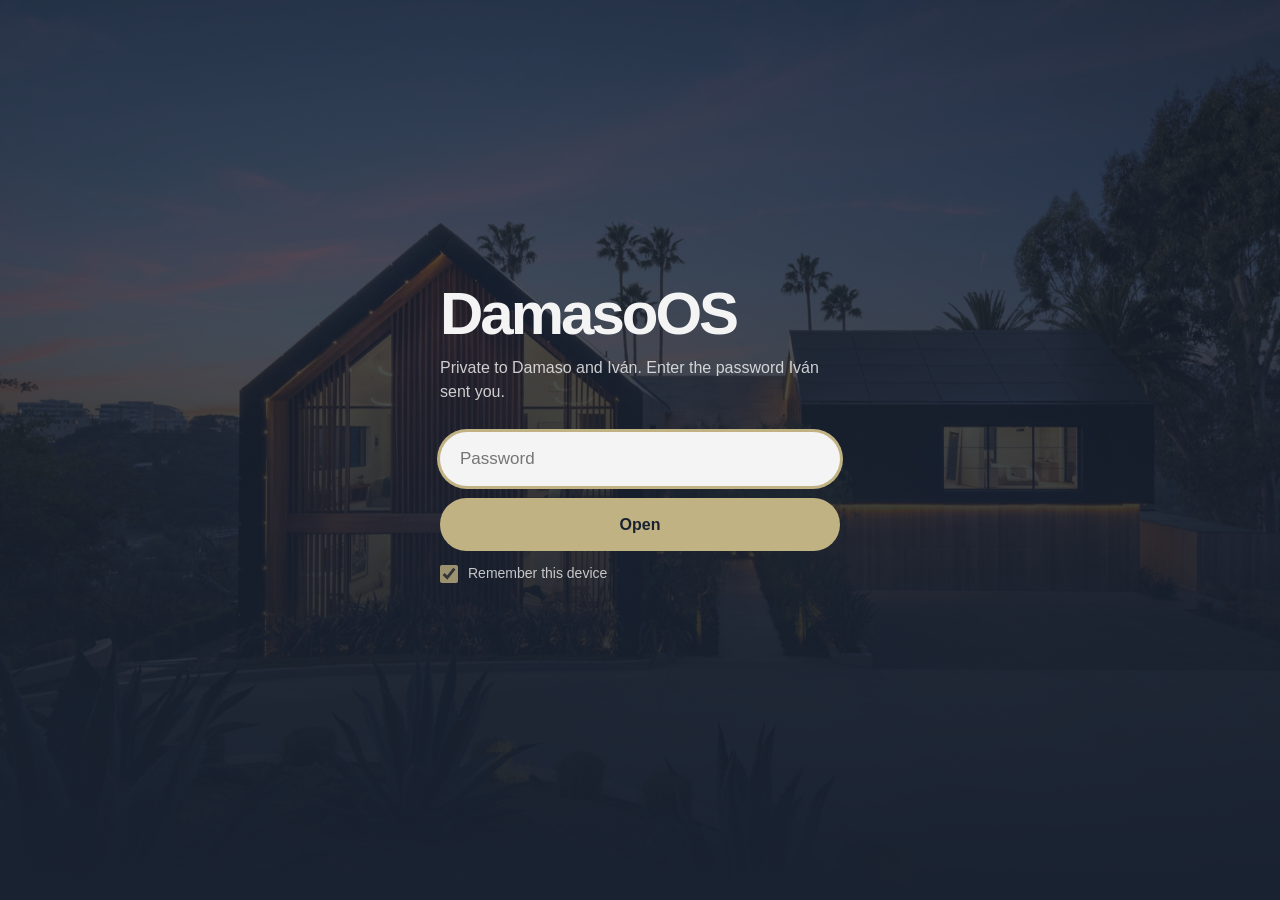
==== commit 87f548b6: "DamasoOS: the brandscript and calendar move into the OS shell Ivan wants every client on the same sy" ====
--- a/brandscript/index.html
+++ b/brandscript/index.html
@@ -390,6 +390,18 @@
 .chap h3:has(br) { font-size: clamp(28px, 3.5vw, 48px); max-width: none; }
 .next h2 { max-width: 22ch; }
 
+/* ---------- Folio tabs: one strip across Damaso's private pages ---------- */
+.folio{display:flex;align-items:flex-end;gap:6px;padding:max(10px,env(safe-area-inset-top)) max(16px,env(safe-area-inset-right)) 0 max(16px,env(safe-area-inset-left));background:#E3E0DA;font-family:-apple-system,BlinkMacSystemFont,"SF Pro Text","Helvetica Neue",sans-serif}
+.folio a{display:flex;align-items:center;min-height:44px;padding:0 20px;border-radius:12px 12px 0 0;background:#D3CFC7;color:#4E555F;font-size:15px;font-weight:600;letter-spacing:-.01em;text-decoration:none;transition:background .2s,color .2s}
+.folio a:hover{background:#C9C4BB;color:#192231}
+.folio a:focus-visible{outline:3px solid #C0B283;outline-offset:-3px}
+.folio a[aria-current="page"]{background:var(--folio-active,#F4F4F4);color:var(--folio-active-fg,#192231)}
+:root{--folio-active:#192231;--folio-active-fg:#F4F4F4}
+.folio + .hero{padding-top:22px}
+
+/* Inside DamasoOS the sidebar navigates, so the folio tabs go. */
+.framed .folio{display:none}
+
 /* ---------- Gate ---------- */
 .gate { position: fixed; inset: 0; z-index: 100; display: grid; place-items: center; padding: 24px; background: var(--ink); color: var(--paper); opacity: 0; transition: opacity 0.4s var(--ease); }
 .gate.ready { opacity: 1; }
@@ -410,7 +422,7 @@
 .gate__msg--err { color: var(--blush); }
 .sr { position: absolute; width: 1px; height: 1px; overflow: hidden; clip: rect(0 0 0 0); white-space: nowrap; }
 </style>
-<script src="/brandscript/brandscript-c.js"></script>
+<script src="/brandscript/brandscript-e.js"></script>
 </head>
 <body>
 
@@ -431,6 +443,6 @@
 
 <div id="root"></div>
 
-<script type="application/json" id="payload">{"v":1,"iter":600000,"salt":"wwsO0rGktMMnv6RYccWa5w==","iv":"5sqC2ldz/2FdYPjT","ct":"g8pC3WkT57YbVcjd4kQupbG/mBo8eaUOm09s+CqAPfc2K6U7ZRDeohgDlBku4ZRPaRrlewQ8a0Bey83YrY6tlEQ2FBRJoZ2mqrwziLfRTy2TKprlBJpl9bgWFWpKsxLP4pY5zlYqHhzcnkDLsqSNJxEgtkLMQrNV3Dsrbj0xGmWo61Gjil8B/gz9MehMPFCobYYn9nc4H0Yv1WFzbionqn78fkQZ2VdAjIX8Z0BxvrmjXOQmRrhaKcdvKT3t+lw7CZMuRVY3qtduRupEk9/3A5RPomWom+5vQ571wWjQ/9AH0ZTw5nysYWyCtY5C376PI8/3K3uvwDtOcUAtLBFSDHsi7pR30p/8zxn/b7XORI6dREFR3xLZ6so5ZbKTDVz4I5N49IYFh/cx83Y+JusuxBolO75iJDKwWvY1yg9o5XOOezX3iVjWbzqAw1Q3GzmlQzCQ/VPN3lIPoQNj0p5D7PUrLdqFnOM31utqFL5Sa0+lP3yb/Pfb9enQAh/FA5MlpkSfNBlnp7nnVczBnvkz70nY0pOBWjYDV9sdBhucGiT8U8oowtd0WTUWbKvj3AwrUFmnizRNnbRlGP6n7/lwITbvQeKtgIw9JB1ZJxWLAU5UywQeUEJw/Z3NVqZna5wuNNE8XjLCEH8kt7Bes66QgFNqNCiPALpkbEoyiJwcKlIM1n61oM+Gt4+WZCFFMG7kNwz4DMVabJxUHK0qYtK7Au3Lsz6XPQnlEhpJQWRfmnddSRZEQPyqH6RH2reG2ODuvMPpGdchW35//Bh1MGmIyjGzniDiq96bLgb3tAYy5C6QoUuwr+JMWtU5gaaPYM1v3oxSndAnLxziuCrUe4Pq4jOTB2TrlTicwO9nOcbXhrohdHR7UVe8A2Vx+fIIXfZepNTDo7zSChmJ1FE6R3uwHocI+lrqktm+GOEYJKT3HqZ2a8Bdh6nVPDNROZ+EpGbkW8KlBL9+xXf/7gsveCAIWM1LL9wUSIkPaHlKh8KLpm1I09EkgTsELfrpt5Du+ShpkO180vMLDJ0kOnYsjU17BVb1W78zTupfnzS4HxXCM1pozZOv+qmrZixB0dVKJdesvHAoK/[base64]/[base64]/2Y69N2HDSI3Uctkm0ODEFlecumoNISF/BK4NWY8jvg49Q1upiL6OReJw858fz3ZTbuDRADW3lgYiO3XmZX3fbwgYTq6Dg2+7e0NzNb78Jf9ews4mH2wDbFZYjkQ0dlY3IYJkKnxkWkzozegAcW1DWHghOpyjdeMGDw+da87X+V4sQjhVKGWrM3kpa95T/vcieMyibMlOn0pgJ3R/4hIjnApUtCptPSYgIIyjZ4JksCeL2BlwRrxAPdbe4atvHs00S3ZcJwZpTVtyOLZZJg0KLLx1NsvNRSsSEJAZuya6lEDj9jdwQYkZ62bPucXKEs5g3wtlIfp7OxN2pZAKXLg3xhQJ2WkTLFgbmXAeS/AeBvGyRs1cg+ftSyA3+1lAME7BVNTgO9pB2XDN3/NWvFykoe0weXZsFpPjjYLY2OkJpY5qC9/sKRuOkJ4ghAN64eJ4RH3sBGSP6bfYSjSevKl7EIcsiEtd1Pugm18XjfLST4CUK373RrE5Nw3fQVtrXSl20w2uYfWOsU+9Gq915mVZppQvnyNfJ5L1WsFSabpq3UykFEfMtFHuDc3hfQ8qXOPo18Y4cmOsHtsCeidltTCt4MzNiKtKosf6WRfoLzGRWpfy1BRg/[base64]/Vv+7EFQeBGeUjzNLo/sSW3jSjo2Y3OYYhgyzzFSYlZs4sVPEvOACnqyhMRUjMznrjXiNLD+Mt5rwUuW2NWEEoqeMMeH+p6U4sGiFz2eS5uKt+Dxb/gh9Hnwe6sUtiuiRK0HKsdEAtxzZETBlpk3dIDj7uvFCuJjU9Ve4c48c3J03ySip7Im26LQz8ZZKX5P/mLgYJlmv5+S3tyCjKbDx3AvpYqGilAUS8AqtZJQnW2zs2pKjq/4bNx1Lfpb3yfdfUhW4hb3BLpPoKjA5G4gm317VooIWDNhc6hyWZu6QQEBMBD0b/d4x2FPz1gW4ThRUtVZ1cuJl8TIt6H/YKTnIwR1ZcZ9mc1+2Y6DkFL84UvHeFNBdK0JmeykENgXkl8mY9lmYiUBzxTpi8hQmvWixLgUF9xlZfRXx5mCXg1AnLTVCKrcJpG/jHEBkUnhGDh1YylPj5Rv79m84X56l7AeX6hOGfxUNzfjxFHUrK1AYE89w4ELRBy3iEcx/gH78cf0/hHCuDet+3JZwIuGFqhZ4YAoBOZqckGtOmHMPmNuBsk7YJeW8qNCS77oFcmpJ/l/WrhnQLCObYB19HseP0tPOaBFxeBGwFAX9jC2vKKxccJVxBBF9j5xTjW4rXEO3yXxluxdns9anxIK1ZsxbLYescco3Yltsv8lM0eFzgjcPxtgiZqJh5QdAUxXMfF9Qvj9I83COWagbV+g7/sdvU46FPAKygfE0sXZyJehAAMr1qDloQOeq7Id7RBUhr27eAnTIK3ehL035m5871PAg6Tm/esp3b2872XAnxiEMuHdZC7F76RJW8dNoom1rZRfxaDQ9mT2BxvFvwdBn35dtB4aBh5/a0AQFyfZddtufYY1eDZacj+nzSFeKwZBanKJuOQbFmodbgB5ugcGWSjQyzQM+PAa073OflNPrxy/U8dNmgtjAsKFFN6210UQqzvyFbOUT3hDr4k2GPksF03A5QxBm2X0wBdVp4/mUQRkTmy+gyqxvmBveflKRexJlqJDcMc1oFb16C0UKhKeA3Gqxm6ImPaDATQdhj24iQTwzeT7Rc9bqqj5Moe2J+yj01Uqf4hWCsvSjk6joBJbrXHoki/jPsF/i/6hDiRA2Ku4487GuDSjociW0yCMC4Vosng0MzvQrPPM6XwHOQfIyM8L5HSU9TtV3kw0SdjKtnKcnHFN5pTHQlpgE29ZhosgDeUv9T62LKTEq0QYV/j6WV0ewdN4wtb0015Kk86nx3ngqGU5y2DmFnjHtKaKKN6mmjtPW9bPO4oRiEH4TzgGqG6t7d0hPRV6b34eTcHrpISlw2NY1JvrMizBqoLWyoX3sfdzNy+JPxMVYkIx2+N+aPYd7cFxCcPFnVb/7xm8XocDCIzauvTTp1z6CN5gjqzbGljS7q2fJnXGS/7ovmzmzRr5h/Z7pcKL2CQe/7azt4wBSnt0RDUhw0L1lvZldGsV/[base64]/itUzS2a23QtpnsJPlS7x33hiOOBB2lw9JGq/ASeV8qEgd7ZiznlLMCOy/OD2UfG4DEPsvUdVd5SepaXLt3ZGSEoPxQz2nsf6H6Fnl9/gw7RA8p2MLD2haat7WwgcNX90ZOma6eRkTYD03i/C0ThVu4WwUF3VoSxeltvIrF0K7BUvMVcUD4hSzWYVqYz45yy8y24NcY9+GwJxeg4CUdAzF+gsDCDGzo7chjPe22O42zxTyniwRS57ynADI7j8+I8wu3Hz36U6VCwemByg7EdfxS02s9VuWhB1ZEu77jSx7HzGd4SCnvIsrKIAcUjTO74zh/hQkto12a3Vto8/HqtzCLxfpWfTRdKM39mGgqwW2wkG1ZR347VXh1Yl0btw2qw6su41Ff1DlzhzUykDYE0tayl0QrBcptGc3V6GxXWGcz1cNoIk9Obso/rGCSl6zqHDVypkCPZR+DiyEnEi4sihYyC5k2B+LH4BvqMwbm9oC1jk+Ih32OXn4p1kLoIJYHoLkSRNScHZoutjBmDAxCtvF83H0JJESgn2gPegEZzG4CXLZj1Zse4AjA7g+k2lmnSA3qZxJ56zlwRvuW9tMGy3cPcf9JljE1YjO9Zu4KBwHJBH/wSJTfsoc2q2a3ibJIYu709UQDu/628mipOsKM+8JNfBSXB7DBOAuVm/fT8FectZjrDCbLTKXlnVX7Zh1ciOz4kMTizCqWbJNtE911plvPhj9UAVwA5ghO4AdRz+LZjeUyS/eSGqxWP7HMDh8rmT9PDsAJ16mem7VQ9faAM43W4+BH8UBSyA7FsKcDS20gZD/pT9BunZkKIPvP5MAl9/Gb1xTdYc39hSiURAuoLtzRO8m3jKOxsL4KDJoIOZht8OfzFiSrYkECtYeWxZO6j58tdONjx0/48zadRISsoq+RJmaD64TBCyKgaYIhzS2G0t9RuqkL9UQ4ujQfBwPCDltChQ/h/2eBkGBAjP6jKPzVeVWQznCSH9/tciljaW2D7YSB01aK91AvSx09ES1749uvCXbGS1hMJIJBJmM+vr8KhPEl0X6JyIbPSLN2dC6/8IQnAd00bHnOo5B7W0fHWGhbCDusqK/SdruLYaeMrZvA4ZrXYCP56CAK8i7nQmfJ/[base64]/CILdcBlqt5lhfpw2fQ/PAt+blNiX0A/EzGJf7TbfF5uymvUE6F57r2rwZquBMl5tPXSNa0nMGpY6/mGEqdaSQLDcYmgjF4Y/k1eOvJIdBPwtoonmr7sUaiprpRLnLL4uv9fLiSLemwiWX6T7VbfRuTPYMOV0QSTnIDHELGrZD7udeFSlMTNvZpnkTLfcf0woJvC4xmWKuzeHdaSvbNs5ODqbSbGvxy8eAzGht1U5YEZwH7IUmlN1zuaZiLtfWzWhUOzk5FDiD4+HgTncaoFojo8ent/MtnhHQS6NVrN/Do0iB9OOTqvdB4ZkmoylgFli6P1ibLikYxUsWSA5MPQYIYxcUw0ngxWQ/Z8z1Bf3CzMtawORpGljWUMEXygGYdcpcqwDyFzcB36pYTAMakoJZcQ+NzLiU6zE5iaXAjPOa0x9iAKIWnhs1ZGLOmpU77Mq4NW36n/IaUAQd46RRqhe7jt1JsmZBRc1FwcdW9I74K0/1xBbhJkvzNlAhiBv+hWZBnvwj6QVmB3Y+a9a2fi350od1FFDxeX4lKDr0xRw2BgoWQWy1JDJNFoWjzoBSy86QSkoQ2EqZanHn0A4Vx8lEuJwJuAQhLeDmyDW8xG/+Ho6Q3zUtbeFP8nuZtX2P6xY4rgJ/VMRuMd0kBQmRFB2TPZn68OZgvqIScxIJhQMdUqxiOhzQNh3qLXhVkwn41WB6NQE0Gc9K3XDIdjcnZXL7X2lKj0wnUuZjaJI0Lr7MaHiKdSHnkVF20LH5RkJfmxvkjiGN/njSftewwpvfG2g2VolB38rooDMjme7lwFkJ3/+UlZ3n8h3QCgalobl+b0TY1R24h2Wqh/3TvsL0Djs+xL7t8mej4bRC/hRDKoGVg/2ADYkX8dThyMt5Lxv9VLKvXgFXo+1cgvFnoJ47b0Omufw8SqnLYAb+XkzVk1i844HPgo9jVFlDviNLcLYFfEKR3p7XouznYUCdEefKszwYs85swm2TYqat3EX8NYhLYCoGECS1SBpuo11GT8ebfSTkSzgH/W4b9alScGooDg/FF4k+HnGDQl5b1Uh488GQd4BipW1ajXrXF4zMFbUwPAxjUMAG21P6jR1nETqNp2v6H4n+7eBA9JMziQbX/gNcA40kgwxnp9BGuf3UZd0lX1sRpql1zhLXj/KhTEldhSy5GjnAJPAA3twiQszbSjKW/0c4UpmbXVPsNHuH+WMfVN7yjpsEu4EitYTPMvWJCEc/nDAAw5rnGnUVemhLqYPLZeYdubskhupq/GEh3VrYDr8amVvqOEuS1iye7aRSCv7UQHGofCJpmtXMLttscZeozuB2srdcN8P08vonFOYCU3E5jZmBNId6Cp2zVvH0w+VccWQo4ku2allezWIURVxMPr4zHULlcciKZcLExB7fJ6I4g4p9SA1Za9pwDAX/wseNlg3F/tjAqD3Wdm1FvLv9GTBup8WLlh5PmoGpvsA6OPLk5fFYC2TPqRBqULi4fKQB2onqzELGlm5Tt/kaPXs3jiiqsDjno++nW0maYhoSwiZa3ovPy6Nv1iYocpG8Euj2A7xSh3+wglgvhM+Vsw9H3omq2LCVfM3uokbtZXaTTjC0fEpFDnDVh9jebwooerjI3PG1b3onwzHCB4MmLuezj78LgZv51Q+HNd5jsFGGbquC37at3PywuLA7/8v6mrO04RsueDcrtdn9vJgoCtNIPwGtRjsBkRoAkvJN4dwLG/u+PnOFdgt6OiC/QeadLxPkAoD2sRCDCPzmMHGoz29XdOkUgdYtQPrNTgPFNACzLKsTax5Jn3x+t08GQ5P1TOifc+7rd90HWmR1vHkJ7Z0eN6FRayQ6Q1LEkhEeOKwpYLWxQL97DN0SZQVMtyYVTpKO01G/lABopaC5Mkz5BeAcEQ1JRKDHJpx1EMhIsOV097PZfNy4/ldRrNwfAMchHOoV1XW9S7pttmi0jyumrNnhsVUTBJpq543xc+pCkdkgl0JWZ383UfLQi6r92uOm59MLSXozo+4g7zFf+fldCpV8ua2mlIVcBg7kqgsxj7/g3q6/IG/1ADZ21+JsC5NfF+yxjLsdVf5L9DrzMUggpuTRDwADGp6VTNnY5waImmWH3IaOOL+83AvhANg0SePlv2bnUXLqIXffkiDgADKunFWkLy18ujL7KG3VVXlewXeK3XFnWKaT163hCOTj/awDDRKcTGy5noxTSNSWhnGY1cd6OEoleJ4KCym3KlKfY/tu5ihic9DAbRYr3tSfgVRgtKcCKExTpPWZjjceZLPZYzVZZAGWwueT9DpbFbsQFU7numTONge3deZJ/MY6n63qIDgph9txO5CaczJCLdWRSEn3RDzCQNxAWDQjOrzYxHaBAJVFOcItBLSZHE6Gq8sMw0mJFnW024q9ip4HE6dvbIsrz4oz1n6XkAXM37jhauxWE3eqa/jkZQXQY4SUbb5pGj0e1TfHaFu1eIT91RjDDQLjJye4TWfzPPw6DKFRV3Yt8HLLPRTcpPJlTPMypt4mTJOI54alLu5a22gEGRP5l3oN7F8PMNplDUlDBIjYFYsNR+fJ/tvRyTCy75XjdvLqG1VirM834HsQip0O4DWVSzTeg0QAQtbSZrWbqX79F47/kyV8tZc3WOy1DJbgt+M2JYrPYKaT8Zsx+4V7e+4XK0q73tkiCJ5L5diZwVww0TD9nhjOQIVKGe7ZKfjQj0ZG9RUhQEvI2RgfAERwDah96PA90RlXbKNk8HA46XAesK+ex9jPeq4KqmiGWTccz0ZI0YZAzzgMRADtDD8g/9ZWqMPk0WdNIqd+PubaCxt4p/Z96nZiT6NgvtnUyJqK+z16Dpv4kxqfSc4XCFlb43NP0PYmhF9SK9d7TiAyAzq64eR5uCDOux0+bouQaKS+x3LmzUCIciXUP+JORN2YJTEEw40b1lhAmg/Pcwxmjm7r5nkMcrdxhlG0vsjiRJ38KpL9j2+7NVZfoZbxP4crWlzYbnUQV6H+oZXrm85x2oeArjybDHiJ0HhME8UE0DgMy3VmEPnvH/[base64]/iYlQH+bGrXWjrINO5eZAqfZybvkv1rn2NlUtpdH/OQ70jERspVas9KVBsLVw+BcuUwLtrobSqOX2AP2fPc7jtOjiba1U+w3hclmgheKfx2l5alxxEb7bFigMLxM80f07BYFEaYgrK0Z72noq87mQFFa/BICw93s/E9lfDfWoatuBOKBocI5JdbBzRBhsbFTkEhNdQ5+mrzoAqpJZLzjclkj+y29JXYa9kZeCCW6deQ8oiqR0lvDopMZLTW+lNs4wnWVSnfiHl34+OAV64dz3ncalvWR59FFsP57WNgNoAjXLPBenDIa0vTlrsgGQWvsqNdoHAyrKNZL/LP5ay4Xzwu8tqsV+0jsz/D4QsEzdqGo8tQM4MZsh2qlK32cJJ+p9Tw3hP5+/rk0Yykx2Y7P0xSbIwO0ctMSP6O8DQvWyTH687fa5+Mp9NY/VKA9R1ms58x8rfT+H1H4QKixYJiyqc09qgTyCHLOizx8XBo6sKrKiDkNXZg1ziT5d+Wsj+/YSpQdo+LYSYsrUSZHX82fEr+G3zdKNw8wX8iSmVbxp0Iu1DbdH2BRDVTvNJDEhWeraLWtlpF5lIEfFyH39GGn5+KORX3zUtLIkE8j1Wj9rUW0J75xeUbfgR5YFtLkp6JVNpPBR/Aj9JsNrmKtE+VgiOvt8+R72acQXtIFCOjCbxnPwH7GWc+JaJJGYzylJsE7TZW+uEuKx3Okv7AjFJmcsFVWOuf+0a0DAobL8HciT1TSBa1YSoB33DshBWmMhmJBuNe8PNuY6dkrGQCzmYdTHGAABJykc16Ony8+gbCH4Vm226cbZPxMYcao/94FR1Ryovfxb4OdWrpIpvughzrfzFE5HIzZ+9rKw1sNzk7oJP7LLicdZa6/0WBRHctJY8xPY2IWf4TE+RynIX2kZgSpW0M3nwzBhHzTgfv484HL/[base64]/2oQc0monrZAv1c9IRrjDUMqHv90s1k/e/JypvdJ3zpN7FF2/lS0MDpdXdUuGZb9XMCsHJT4OAeOcskZPu/DECw/MIf91GN62d+5TPIwzXsvm6jXmi4Ai+wsBQUtAb0nsut9mGZibtUptjyZGLsfKOvIB5QpPKCNwydIcrJU4uhnL1ASZ36WkR8qJNLhaVCYXKKbQrKNYc/J6wYxYHQQFRjUzCNURtQ3qkJrDvq/1Qs+qnAVqfu4NvyJC972MdTUOTpWd8uSRA1WUhERv/rckNQ/ulVDd3HRBkUaRYwTt94JNB1Hmp1ONo872pCImPkDgwwRAzFLPdXb3SfQAE5U6hiPDz4IraKYUX8mlqY3DxJ+qdpYqfH6pTzMIr3TffXEzsrcqSqI26VCSRKXiJsl3eiEftlZsEWGXD8WjqbZABJIuVmUNV/233TfMPNPdwUuB2WEh8O/odKr5GkjcLxinF3tbY9v0NgN2Rf/ziQtZialnbJ6eDlRyejMCCakauJkfEsYgzDMiAqw3YwN/Y0PfdoSjbFKqVHwC2o17K7nmU/4IjefPMxwXdTYeca5RzdDFtlNMlfsG5DGn8JSVaiSBy+2jSRKN3tb66lJN1djFvTg1a7VcgTA+uTyQN2N3KPjzr+Fwd/u1bkCdxIA0WpcvwtIC+k3IhLLyQA0ARYgrTmazpwkXsXLOsFABWcY6pi/Yvf1i/JehwABCtVaXMkGbxhlsEcUzVU8Eua57TaExpMUgXvWzZgGaVxNEde4n7rWvv2WJr5pcBidMO5YismFktunQh5YeB1w5RpSYWx52/LJAQSqtUfzhYr1yk5PvFw/3C4Wz4PA+swkFz5PwgTRUT3KDS2gldCo7RP3YR2sb6PX1iHH7yT46wlMS2z5w5AL9aqK6kyMAsxv/fV8Q7hxSU3IbWqpVd7pgeBjyhdJo+a6WMk0sGEQR9reOXfCVr7TSIj1gAiaTzdRL34KGLd1FIuAjXSqSTWZAq9Umj8H4baTwan1ckkuNVhD8wfGysUrNlANPhA3hUhsC0e5gc9cg6BzKB8uBU4sV4GATFAC/XtmOlN8H2Wy622G7/I2XMOtsqeQDuLZwPN+4tvaIBEJ2tk0rlhZIx0rPdM7LX5Lr3YmiD9SoojcS61c9z0li+moReTU3r5Dsy142T8p2bmOfIJbxGezxeZwUFYWDBieAeO5+0ZW7vtpOyg+Vo6jI41xCf2eW+cXvHkWLuHkASZiUjM/wmw7M8qdmjOPyhb5s5ODjMO7OVqxDpThsAcec/dDmvQicvCFwvJtoVg96Xl37ko3BOSdcBKaGM4cMtOyhicJbD8VrKtQMC/YI9w30zBgGGtuHhLrKgJdsPn7i529/[base64]/hxOdH4lkfe36JQEwhA5slORazE3f2LglZ28lh/ZmlpF3Rn07G0BID7LmjdYSJktT4r3kzJn7/FHUiaEJ+/j4Lactu11l032iEclAYyvtEnw9fpmon3DnwSd3y6v3xhws2hQ024loafj/EtNTlvI9vMPmNPHPocr/w9KFEh2YT29ZXXNnT+M+Gzrx3w1pTggxDtEvOe132mg0qSwkYlCWfS1mxL6yzsldryMpHOBeNgZ15g+0T1l9XfGXqc50g1TAvB65JSkfH80Yc4R6RvGP9ytGdClRUdkIAwN5/thbBrutZ+FnOrjvKYX98MuIVdo/my7zUep7T+gSZG9IAEQx1gf0hx/3kX1qtx/v1z4sJd74PtdGknhDIiPzoci3ClD2U2UiRAEKNdnyMPeFavELj6q9ksaGgGPpaSMsWTwH2MrkBCJXeqaXKAPyCfT7o7JoPAHbQUHUqYFQzeVuuIAGuGc2OmvwwaqOJH9ehD7YGlI80PpvA/nSYp6paYkQwQkkvSxGxSFupXfdcxtwntzfUiQu9JZ/COAZjLssMGMMB7cCT6veVa+3bbVC6VViMyFau9kCjSAfWXo0gaTJCkTkAtlSuuecL1eRanD5y0avrYIm1EY2X4W4joipGW/7r9q2/6hjKwPQ+zISzZHRPf/wxNmlJkZS9suBecpg10eV9g4XBQ5iNpnnKTTRagmvNqf9zAaIlicl/JSilvsoPDOuRb+Dz6+PoHbfF8OMG6Y9ubXRaqGfn87uWJAp7+dfOT3l0HvO+7LL01aovyJlpcfRNHBpdm5JaGt9xKSUc6F694sqkxJmUwLg+kKyIkW3M6aHd5wkRrcvKXRsMA/M90lb/mWkqXqr7O3bwi5Q6JXBWP2X8vcwrRjmlLVLmdb10QmhzR6JUx9gI6pvClwpJNHptov/jzscdBrsUbwZbFmci/[base64]/EpNYrOWNhHw0cYzobD7WOfqcEFzCZMD5ZUczCtgLJYSY1DCMfbi98JxKMBUNyqFV742lWYSjIuC62oV1+PSl25sLyTl/184WTsbBNVIZ9MV/Gu1IURsDIqoJ04bQc3Wm7X04xIcoK5Xls2A1G90pVzBPD/[base64]/XnlzY1a+N+mMwCmJUMKqbVibdiCv7qpWVs6sYHUhC4qXWlbU/2wjCRouO9A4/UzWK8REu/RhwCubXPNNNMsL+NMIxZrxn027hZd2NCK2TRFT2FZd/f4lAlG9kllJruO8H5An5YrVux9RLyIYKhCdCIaXPjqfb2Zfb6iB6yPo726GAZNZUaPszpU6Cwd5Dk+D7Dn4a8snSPb7ZPJUL6y2Bcmr9dsJ6/KCMNRBXHhXiv1JoIg+QFxZPD3w8Qs38efKYBOC9ImgoLIURUYI9l9qTMvV1JCHk4YZkbwSDye/LkyfZ9qZumLnEGdS5ifyn7mFgwgJPWR526JiJ7ljhkPuGrqAF4sqVRXBr39Ynl1psZ0VZ1KOfWzU8HofszyGn4H4l7pVut8ACKbmYxeajclIkjy4LoPItStLqarxyT7A6zKEjy7D/lRSVnp4Cg7JOfHe140obGu9gcIETMdCUs41BVBxY/QZo/Ev794wJFdytLneTW3rMLQbX9aSOcQVOi4rXp8rXigNjTl9wGVdFZlOquQED0eAqg9xAHoY4F8xkBUy3Grz5T+xmC09kHT69jXZlsDiod3fvq2xAMqJcSFl1p52NFz/zXQxeh+DKjLJayxPgfSeIn1Ce/JGUXAVVSyU8/pl4w6QDkx6IYu1J0sncLNbXWdFbwcs7vKNqEG7P13wc38E3MKrddPlxIrfr0WLDj6uCStjtIWtLqZ8JbNRWStmiTHE++t0GDv+LXUWL494FRKciBRFjL3fhYuVXschCQQGnWCm5E2gV1cvhSAI0W7shwiplt2rNiwz3y6Ja6/0XxKRDEqQLDfcCVkdpUDtpBJe7S/uXt2Y+Li9rdLENJ6KVvydLQWocvPQsyYQ/FUJBQdU277vjEpFIk/pNf04mLR6Djr5jfH36fi/sVPbA5rvzBqUUDdKEImwA46BbPxtMQMpvdc32Sl/vI9oyz91p/Nr6xyPJu55P9t3X8mqZ1HLGa1ufEkxWW8jeADBd1iJstX8evBGgBtBumhwz/2w3e0n0BETBqoHlT8zgmAO3pZ19aYemju3/BYuQoXTshw8WXLotAwHEqtQClghwCI4Bl9ngBcwfQ0eR7lU9W+NW6IdXnicaBCTstPMUYESLQnIdmlPi9XeGoWqfDjEe+r5hQ4w9V2+pgk2rD2syZQnAAr1F9YAvRcXp9yol3SP1vtMrrRkO40WzaHFJ/EUSwMOcZJP3z0yj6dWcpHRbkI/0tK23hGysIsyd21Z9rAR0umWSEJew1+n4TYWsYjgO6y312KktqvvidZPj4UJQaS2ng1O8wuJ7qXdyOp/nUmG0UOMYD3jFv/0sNiNMikK/xsDgm8ieFufuOGtrVBfqcZBMCB66doHunCyHibGU1t9WNzpVDYv/X9MQa3KEvf4QxUzTvqJfMjn9zg2UtpigS7eXNljILv5cxSME71d/Mz1j9o3Q7Ep8toa/EGYAIZeJ4wmC1zfG3Y44+FXrAq9dQnIjPdrWgBsOnXWrTEjBWFVQN1bzofq4s6hAbogG8Y3BED/MGYYhk8fHvauGDFxUH8V7rewu7TszFcz0Lt9f8gESEVEVpXj0DLGRzkakgdgPnampO6BRLBJ3kh9BknUMIh2auNZDj27prBj6G4iA08OcJYelJf4FNXZNbPilqyAWWZ3UEUy707UAhTtE/LnEGB8HMMTPxRFD+mdwytxp/JWinrNUqQjBko9zfqM5XE+8J1ytdQerT4jLZGEa/28Ra/[base64]/nTwnTAu8xK0oQvIOqCUhTiPvylluc5QDWPL2vAhX1dMpkIZYMDnaNqHNQnxWDvAN83tM8gBBjicImWVL0e9pjLi0bwh1zwDuSrY6+vZ225aWpClvB0wpH8+WQll6fmBmrJppXVsKtbLW5iXs2MFvVs7BWQ4cJY3A9Yb5ZT5cgUoaYgI4H9Mnn5zGvQ9ws/04viqv6wRKVwQSBHv05Wp8ENsOdIra880Njfnd2N24Rxb/Dc3Bmd9N+Inzwrp2yQHvbGReql0w/fRxmfqKj35A34QkAaQjQucrrIU1bJxd/V7lVLcrbsVHysyQyXRBNzWxjcikUTRwS5mlx6HEBPGw5dbdVm6GYN9Drxp/u80U14ovd/Vj89jkGAcx3niC7GpB7usX4xGfIEOmB5Uyg1nGqtoF5eaWWugIORWKdYNqA8oPNMSq1DpOu1d+k426sDEvAt6aFF2ApOP6xovOYkF02y/[base64]/5dO+cOCnvPEjJ7fCc0yJ462LPT2+b6vbc8Cggd5/RUe9KrqDleC2/+wjkNOMQYsT2vy4x1HgpYvzpPC9Y4tPm7DC1nM/g6ob0uwNRf1S+u5g2O2LaUpZzADexKKF9S7gG1M0f8HnEEA60/1Em/Mem092PVKlZ3oDiU9zW99QYkIT3TCf7/D4YBm+G4hjVSvl6eWvmGuIg9R74NeMZ9kUUO5iymalBgshaZP7IWZbGKkzT8qbilD9KRNOohrqZXG1hbKTji4/[base64]/DSwyRiInDdTEh0dzZnU6FIg9Rsd6HYoaKWtE2lb25hl61utbgW+jxzjEjy25URpRzK9zbKnbbc20XCuxAaoFJpYfHkV+O7GdGdDw6wZj5+t5e3LvRN1cTvAiB4TiQvMeJaUtquUZdBG77iVQUnWKqRRDWZAGwRRb8d3sOD4Bk6o9L/PGxLf7TTj7dicOgDHvrdN3tymjp2txbF/1Sc6ENFfvT/sIDaZOjMO8VFjeLkioCE5E2+fptFdzs0d/HpemNBZLLj7Fstr4+iE93Akr5aLUdh3xy3aqX2lEiTtoGrXl+MVlgkujBZdVqRmeO8vItUAkfvOIL99o1jyIModY4WcxYhc1USwxBMtWiWI+fdHN8w6DzwpUybEU7gxVni1c+97MhG0zbtAAjUfR6rXfTqATtp3ErHQjOb9LQanUJWuOYGOHzDLaMD9u7/Bnixmxorr3ZBPz7ODMTrx863b9y99xomoyCql5vK6Vz7kMWFWutaqAIiXt4v5/ui4aYeWCKUGydwNhRylm8scWil5VHOL0t0GyqlxBbD1XUAyOr12NrB5vBgaehaCeLaZcZ2k+5NJEYsWfMSJDTmMsH+p7EJz7zwWZ1XKjp5UaoJamDdXfbfyPA9ah1j/FpkfCB9qT93Lk8gtB/151C1auioR8UDkrpSKho6ej7w3hc4Cv3Af7TUrzXIYD41GxBBCB5sw5L5HW4/h+U1ZkSOQMuomf+fw/Vwuy2hfaUZicl42MgFXOy/4xa0Q0IZv+e6iGxCAXokCaFQtiO/gMG/8dNI+Z+cvinXWoBKKleIrns/ee+Xhvl4KGg0PqR/[base64]/wBSzu8a2rODC2RXm4F4cLEGkD6vYKrOnfJ4S+0wozxWNpCiKePEWB/5kMROygLLvO1u68qOMEMgpGcue9rL93oGYmFgpLNCNVqwW5M8KqzcHFAF1dDqzY7pvnjwDGDT9cYL7/RbmqMllelfTr3bemNGlP0iJ1pL2h7mrh80YorEWYm7zNY4EdWoLwfTPL73yiFrzQhCE5wRaLKajW7o47gBXzYXM08fCDzhac4L+8CSVLvkGkNz4c+9bzjsjPMmb/XM4JZJxp21auoS/LSlVOxKj1GsfAtsi6kqOHO70Vng0AwXR+evfnjK/jELi9tnSfK0ZCXlPB1ClzCUVwRRxPMn54M7kRsq+ryh1FwOe7PMKRA33ofg8435jQhj/LmeIW9E5bHQPXUDlt4KVZCMUeoONdmqw1B6ZwhMYfhXnEd+1VHbhoZ3Hz5zvB0vtFwXJa6/XXK/eU+X2XdnWYrWrAkLrF8wjpQ3N9sYthwiG81KLV/CaIKImvXaCe8TBO+b+inCdmwZXUvWop2X1qzfC/D7HC/DIHhgrjy8jNSdArCALABMSw+cLzgoOVJDfuYiTHHMKb55nwoFUl0JnyVPyEol+rzJuz+4GJ7vKoTUSI4fZ/WEoI+MnYRPoLJGE3/UzKwc/0G6q2iCklaQrNvtncZHX7gKYz+Iwm4UlMtDEstdBcl0KuJ462b2/ueyMuhKGOVt22lVGu8JSIAeti7v4mkmFXWs5Kd/Fwkuj9YxFcDeWRkfirL5tTplHheEzLYm9NDolcQrV4HBzagu4JCgq3Hix9fD181zyC4THkvEIfMycdPtlD2lsY6a+EVr32QOt6cLalRx2B9dHcBgu4cOVYRD0Ci3wjIn36Lv1NfdY9AqXoM60H1rQ595EyBtp3QHjcf3rFQDyXfngcfyFzUDS+yJ/S7Kj0D+XIeGu9RV+H7BBvHhXgYb+sd4nwQqQKKLIuKH5/SKflDEvcF75vB0mO135XI69z9IqvkPFlPOjKZCEpXRU/hv/xIi97AOjJhyGuv4kyB/bmuu7mwzHdlRwHUzoBpfCNdwTK5b/UN6N9FEMrQPnSO+2PZAjM4LC+ujJ/QpOguniQh+prtezjLaBkhZRCon7ymiKOltfucLO3Vy6oTcJwcatXJ7TwdC5Pm72Y/w/qmNFqfu/Rgkz9TatYUgRgvBH6bGkZ31vrTNV8WgYQcjFyQNSoLHE9KO0g3KaaMd7fl93GH9Ing8Rc/A3vNwyefbRa8OREC6h0HCuLVJYFV1uU2h1xV8uHkk9iJdqPv25nKuvSnUX+Rnugm1UMjsCcpEIku9LJsamJyTEy0ElvBvNAHt/HM0xuED/8DIkiEXaB2G5HSDnpguHxqemDKunF+TupmjlsUj/FMu/XqdQ6tgKyUclRTc/0mhwSacAx4wvHQzqFKBQN2p9FHw2vjUCQoM80z9yBrrcgSA0qH+eKzaC6BI3LWFnZt7jraDb1MbWdEQ7nJYtzqkbtKhmINdu0seIcZas1gR4TmRHT9dl19Uysip94elIKl2x+uRABh5NzJabwkTkzlYekyHPdrKht+k1/8DqqN2o/RYLa7JIYThDnV4cJIubVGDZuRnRJb9MCYazY/gwEOkFfxbOlWbMA0uTGWLXd9Dc9piTrT7AUDI0+gcA4X3XehFFRipdOrLifTErxJDV9/LBTAj011jjmeUdZxgYuugnmZhblXKH+X5cx6B8LmzDG6wwH5R1shZhWViDlpO4qfNMMkFgS3HAHGp3DahjdVgK++w+W04VShlAP+gQWvK4JmSPqWfaSq3+3T/AUrGVA8sk6V879XGgV/[base64]/qq531an71DdbvddCvNRjnTsdOVqS0nZX/O6aCuMri5SQFIr5zCh91zxMsOP3Aqs+YgqQj4rA6l72YsLdJLswd3tm5TQAIWOD7WuRB0gMLBy2dwWGXmZ3bu6nkZ7rSyOl3AVQWmqgC0i88pT6QY2HNMEXBTB49JjfqjuRGI/rxQvC5imE5ZckZqBsbKUJKq+pcTUwsQpVA0dXcu2X8sS++6lmOORtBCN9XNryJGNAZBdZRA7FfECV/n2Ez+S2FYua4yw+HFhG4u0to35UWQn+hYuFjjcTl7fdsUJ3Rp4E2JOBh07pQcmf+iIxCK+8pZEJ/4Fn6BxCCsA2fLhcb3kWKbhfAjBrdU8ExCebxhrrm3paT6Bu+cLQqwlRx4v/XPVnrZEw+wmNhRI7HBFkkDDCnb+lQeRj50JxiawiZPqZ/HvPqwpitaXBdz0DDWH26eBOz5vMItQ1ysig0oGXBbUEoa0L5LI98ICWVSUefwYA7sDgcgJJ5WpbChvNjGnvgSlPzmWlLGoyn36WUAisnbG7YQe8UHcho9+AN1GVNyJok6R4/Oc3FRX25dMqj2CeWVnyu/Qk57EiAEEzVujZ2pKsi7LBzMHNVDBkKMwqmAj3RRSqAvoCHhkkIDxFbeQJSjrvXH1S1V2NxYRw/pFJdfIh9snAPHpWjPlzA7XoTPM6E8qUwB852OpGyIK5OA18PdYEnn8SJcfuLWbB2bvwf1ul5P3W/[base64]/BAp/NUvGc0DnIzsREen51I80ymdaMxaQ72/sD2mrO1FgdbwG6lYRiuIz61lgStyxq3GsZX1qgvW9sXHfwiLQER2qKCiMIfOkD+BAekj1It/rOh6GXr7Bch6QAe67R7lB201AQQ3e4+eERFvNvuHgdYDhD/GuG25AhHkIvCZH4IwMisa2Oe25sQIy4XcxDsAiLc8Rg4goBMs2h/TlaVL7EMmHniW+sDpObsZu3xRFfL/grWRwsjwNnoW4ArHKjEQXTpuSZtTHdh4GvcOG5QCU4IjjHE5lTKtIWi/g2ZlSulnvHy0c9qk38wpuNigHskpZwTeH3nKi8Y3FeJRV9q4dcy4Yfpr+17k2EUzT05tYsYmtGIwd/zWB32FMEF4WDRGG71qnpGvRjOb8STr+c+7wn4Q0Ae7wrbXo16zHLkqjSbhmI91lFoWZakbVdZaZkmKkM6lm/YED2QEUv8HLRLcNPxspKy9Ri8GgbU2nqGFrF/jlnjqBwqy/M469X/yzE0VtrdbYLG5tY9wva5VbtfKZEpfY6SUdl1M9Cs+yKwbUZ8OeGprimyYvidY2KHDifYUDqYaSJMTre8SU4isW0i0kySkZVbsqL0iq6jc81m8PSzDA/PI4NLoM6O1YoTNNDCjjkgPwD93bkZxISG5Ry9ncn3DRbFRw3lFGoHFnOL6T7XoBwHF4ngm+afWQSVYyYOGcZytLR0pMelvQDXIEnr0Em0e1yryMYSUYZcFspAkHHW6ipPS86VqWwH3WQluxJ5Mn666XVZGtfABABr8D1zMjzLEJ5d+dS/[base64]/PZ3pKRnj+ptV4nx1MSbJfe4V4u38fSeIOd0jXqeHppZYWaH4XY2Si+XR2d97REjcnLQRxr5BKR95BD5VZMruFs6SNDmQA3Hvg69fxT7lgJNM1/Lub9YLoMOVAEWs0WpCwtv19ltuJiK3o/LNmIEBjeZCm+tKGehn//KZQDymJ/zsyiNQCOd4xZJinan6AJPybi8a2uWUd"}</script>
+<script type="application/json" id="payload">{"v":1,"iter":600000,"salt":"9mbTA11yme1glP/PTa4oZw==","iv":"0XvRb5FttnrpT66O","ct":"AJX00KxOxMtwnN/wNwX4YGJDlsSSx8VRqXz0tGx/VqLz94iNUN6c9VLpPej/F8mR/[base64]/UChCh2gdweoaVhm4210ldcSwcKyT/bWW5KIIs0n8X5ns8QUS4zAtVJ8p1OVIUyCdUzcg85ycrjwpHA+eYEaldZ65pz0VBNLIpeG8b+WT232GwvnwHLOcDgu+emrNF8XZMZbSCZYj7IVV1p9eJqNaAG8Vmq20leOgng4QbnSkUj1jiyn82VuJ91+9LqGmLgXj942piX8pbLJ1zljAx8+LqDBn/WBeHdyD1whg9uBSUH/gjQ4EI/Jb7ZISMH8ReUunraqKMy+gNJsfXLGVR2kT3CC6NRArrULUicAE/7klEdJyfAp/dLlJkcu3euMYh/L/[base64]/4GAAdT9/XFCncsLH1gM6FSqSJsvGsW3rSYiBwvT3aGCGcK7CeWCOUXgIRpsOzvjzfiJi05/Zx3wicHNYy22LROPiSjLJRCUx6DQje9Ppbp7vTUtKtpB3zxiY1X1xCHy17os2oZpKqaHA1k4JuNKXZ/dSX2EYOqD5lBjx93ATJzPWIcf44DDvCwnBXI3Wcy0uHFxz73bzhjWrtOJTdB3xOpDVB9wrV4mto9jAmsVU2/6bWTm+U05uYFRM9K4+An0RvWkyA/G2aAHNmNvLxNPwA6EPxgLoVUnPFFtXonmdWb3ZeAJb0VvBaC335fMaZx70/i2SxaNX30zyUq7R38Tj0bAK2T3eBQKY+T9WQRtYFmJibMu5W0C34pdDfiLesATBw0eZb9Ga1YhfhBRmgO7DTFJ0SSeEfSKpMV2Crx+0s2LLq086dY3mi7OdjfaZlvR+LJQoxaXJmEDxsHzLtRgXJA8qCsFhchj2kKJ/8BL06O7w9XWNSr5kt7O0FSyAIrMW4AoFGrVwEPNspfi0NB2H9JqoG785Kt71bf+prsvgzG+W1mEnD46Jrar+OiM551gYZ3tdm9gkwr/NiCsdyBC6YZjHLPh18CfKE/4HFrKFomVTALd7WuSC60eiinH0UQG+jst2SDZzBP2ZutORCLqzpOKHqriAqV3SDrEqcvGSpL13ShB/wq7waucnwvO79ccKKC0jSaU74p69Ul2zF3IOp8y79uJiTTDzlO0ZfGa+OA/Cn98nqiT+QvOtdXpv+MKoojiPxp69cpAuhkfxe98kYZNZBwAeWsM/v16kYtywp2EFJrxCFVVuaipA4rqcCB7yVBYCx35Za9xiRZGK70hjwD0RMH+6LbbPifFE2h58niSW81cu/o8ZXLxN5pLPBEj+/O0tB5u/VzqyzGHTBKBkQFiLU9MTQem9aWmxScCxvcYwNdXVSaHB2joy1i1+eGhOP8Nrv5VrevXU+F6OhPunHFXXzaAw7H/yOT6prtrAVGf8nIS/[base64]/QjVtWpO0vHUXParNb5nczPOTM/NAZPbafv/f5d142bplSCPVL189fbFWwQGrcf8Fwg19iHj2mwHUti4SgCEwLY3GQYkAakFwhKC/v0Xhbqgqt/p2DUvvK+EWwN/14GcfR4yMG6Y3zoLk96miSHwHR8fcurs/S9rQ1/XPP4N5RTO9FUzAq0lR7WpudTmpUPv5x6jnEic7oYMZwkX9b7mceYN5fa5fMqNJqRJNcOzRul2u90imfjjsjUDOzLaG81rINm6KKG/xygGw9AEr/GeE0/b+vBWLSR/esjTtXzY4VJ5B2HUmDkCpyx/R6ktiIAvncOyaqciMyLYo44uKIzIZok8oxhtDfgjy7g1EMUdn6BqQyAMii21U7Umk1IJCM5rW3rsnrEn3Y+JU4SjnZ8aaMbWCFNgzGO7QBZhvUoDUWTfzTHSnV1k3LIM76qB0TvQdoIEvWQwjrOR0967gNOWkIYA9IFZTZ83aFTnsOrVu+x+Pnx0kKazO/fruDa9e+WnwQY2OAoKt/NUjiy7F4NXJ8hhq5iFyxJthlFTuj6ZBbSqBHwTD7nD1/zTYuHmwlTBU4UZGaIY+/[base64]/raz9A0S1xpV/mDsHzROBhz+Mi7mqqJ/yeuLmyzFoYnG6eAtWyKMRQKkKIAbDBHN2AK76WB7K3WBLIRUe0eUsfwmNV6uqcF2CfnNsx5kFEbenzfUn7io6PTAfZkcCpKZ+UIIjk9UWDmwQvTXC9gHirdYQGfwuLDl6W7MZ7UcV5y6BaNuouyca0mQ0snnW48Ns9CgG82r0f4wSjMX5VzJbzzNbu/CWkWxZ6torBGu47Sk6UsJ3UPCHEPoOvATftpfvfFWqCu5CB1WzqStiI72ntaI7d3N5TLTG1V+8doc8ZnmlU6Rw/AE8hBDt1OkC0rsAentyWaCP+AuzO0lZcasHOfDXtGJYv1OC6739Q43j+yGtVqGHzl8avw0RLkhaByLscY9vfq9b2V1s4Yj8pZ1TLXQ130fOMNztbr3gKGZnh1s9DbYk2vvkcosE0pGe1ntZZbfM1CcOV0SdS0FzuX9/4f6Uszpl1mAOVWPN30dGYBLpcYnpDg8J3/yRFU7ts2LME4rGwmLfIDGrzNbhKmkqjkGz/zPLErSWteAvH/NpFOvmWu3qgy8Sm1P0+phHxOs/v+S8aA92vBN1+7496wLjVdntfVAYChJEkqU3TePpTMSCh2SYKT6FA9meaM2xU3HIeNEpum3IH1LakWvtL6h02BQqlXerYMfonV5DiUnScrHCLooCvJqVWTJEldQaJMEVLVfr+uJER+TLGJUAQdpl/fpN9cCyocQF1jD5n0JtfHJ1GdiJfnp53Ijs9AUM/4ypjAmZF5uoa/kJHNbY4ZmOAEtMAdqIwK66u1dAkPSwYpkXkoBaL9VieSVX9wDj2oNSD5XJ+jg2ukyvlnXsJiLsvGa6k6coG3vmg/bHElSQYmuTirnojuR6cmt6dKQiFpDv4NlleuMhwUV/27tMngVBrM++zkdLKxxG1892zbU9GkLzCXHvl+IEcUs0FMlf5wZ2e5bTlWtlC06fFvdwhk8qUvSsOVxdR7xu2HVxU0ISwxsSfmjr55/3ghvsj8RPwUk65/QIk2jSeqRKwySLeTWU1uARsocnEFdOTe7E12pfqDUJ4HnPPonYi3YmoDibf5miFENlpVq9Zu6Knj416Ow5BqD3DIcOhAOKEJARdbhfNZ00S7LQ5fO7wdLc5gj53S+4wuLecwX1Ca4ehlAVCv8U+pueJ5HOdF/iKyKC9EwJJYZ9kADj2doRm8HluKrButQMNGF5ifP0NDKXcQ8PsfyVVd2SnU6h0EXcotgChTnYinDRsD7iZ1Jew/shRRRwYvlBO+U+/351gGbeyVJXUKHyzee+60n1jn/NkxrIvbVeTsXt+qM+Ln101WPtO21+ob14ar2nkttzLFI/FxNVZXoVmiRK8flp76oP/aE6O2mg1lctqqa2rlFV7y/rIziQ7VE9Bdp9+dCc9+l1Wm50J7g/ijZGljwwm6nPF+7qeNluRqX9R7dtHsCni0iYvoqq5A4Ohbx7zI0iLLikQH5oHQOrAt2iisOw9gIC5GQifMEgNOYl20hPZEPnjkb7HxpxFkKZAx6AyL/Fy8yJGU8821V/lNeLDUR+N04s1G+DlcGK0lq9L4bf2mtXydE6vg8FScX+NIB7Jc5vD2u5uiAzd436B7uiJaeOmmBoTc0MRzcG4YYIuhqfc0wTHeMozNjOdNGSmZN+mAUwypsN44F8PKr0Rycs60N5dqMKwHUKBer42/QQIrYYdKBMw9Ruu22gf/VsvDRfHyWlsSv/kym7mLY6W3BztNwaD0KvF+bkdVuhAHKriuD7tm8EKg5w6zTG9H4+kXLdHxmjqdgP25HwZZbktLHX1ALRTOZsUlDBOqyj0WO8qqtwfw6/lRk3pRKlyvoZjNaOTp11BAn5nEBMoPo81pQR8l3+g5zvH0x0NghgbcGv35uxl8AHlZ6nQ1leLNPDkWq4vDNFuHPFVRZU3mv0MOvzdDVkLrX92yhd4FZABB/XuDja9f/SyR7pCH7NBxm/iDoOdsCThy/ykuuQMHCdPUhSYMDSpzOEMYUjh2nM9FZktXgC6PqTcTB8n3UII+FKCS6oqNyJNjE9KzLEhHWsMDt/tRaQkjeUJ6wdLY0QNI3ZUqrtwZ8ev2fr8uNQhPNTCEp9YWRPrSRHAn39ibG1h+xw83ql0kwtdYg58n6PlxfAMSoNjm7px8ktAjqeLpl8AxwSQ3W6sFOo2o1EbcSJYm6quAgcIPM0WPiF3Q2jlBoUPGdCly2zbVXB31WcT/5BM10KjimBWdVe8F2kX00Z2b6Vp1kep5u0MYeloZuR/1xpEmqsC0nkwANTGZi0TRniAMiRslb/St37kbUIH0fK9JD5u/99vhI+BqgkfyCT9y2uxseYAArmz8cFHG5X8ers5WQ62OXhNRZtz814oSYJxuhMMRolXrH0AAH3BtQ7SLkwHlqi91SGjfVX3tk3Mqqhev95lwa7Lfrh/[base64]/5iF09DR4YOMSkn5QI4noWI8A5blUwEf4s2nMxkFA07yUZnZcHPd+ZJuXd5rt8CKa8PnDCnon9eCAQerQkZTr5WpXJB/8boirRqdvmRrn4o733gIRfxmEfZcc3B+EG4DpfCUTsV6vK1FsObQa9FvtMcHfFSjZ9jrAkd7cEeCyz5qpswXKJyDEkvaoL2dcqM9Dy0A5uxWiaUeaMSjPPNWLaMus0DbajauFjSDXbYw6K0m8aCJp/QPdp+eBzrdq83hBI4C2zQMEY3gi+yyzUDRQjL0ljED79lMlZz2XNQS2g6KXH/qjctktbQgxIkpEK2ec6dLRfjqhoMsdwYrd7rZE6ilFuG/DIRYIttLETP0UOBLwy93bSCYKPuQymvNPGlzSZqhu6hmUOP7BOa01119/B/HTTPXfoguiMFMtBj9eIWBxNUcdxsWOTmRqCiiakeBig3Si1sqOkOrA0JVsLuSSDKjqiQDwV8Nr+hZ8MFCf8VBwq3QRwzal3Mkpk/+Fd+i2lXPbDuyCN55NGj0pa7q0wALmjuOjsPsWa05nuv76Q2vk7IeaNeL9sOtX199fC+iW1hoggTXGzMODn8eGktrHd1IUWttH3enNZg4hwfmFJXiNI/nlAgxh2K6ppxpOe6YF569EI89l7qI8ulgL0jpvxWCrck+ue/[base64]/Z2Mq/ycFYd9knneN6AYKzlJx4SmADYZCXZ7p9BXvd0/kVUWHKPGonNrvdJvCmmpcbQ52I3/+1d01kPGCfADbwfAIoWS9SS6m6eABFOyTPGoe3ps4j+YOGFsEyt2gNlenMHBM0NPRK6tpZD37ITRvyjQ7pmzlp3uC5D2uHgRA/30dPeSiGZo9ojaWWX6ne83IIGD8fBbDlwN2JDWDxu9C95UKu77QK7BtjNhO2XL8foEjB6PYoVmqOKzClLpcIS/YEtu9lsdQxrtV1okvXmI9ZerFHeckWshf7OeTKVjrUnuVaKtXa8FP9qXl/CmSsl1LVcQWw+f80FSpv9sclw2vq3Z3b2Aidf3880WZchc8qSwno+4brjVElgJvKpS0yNPmDyi2WRo3UjNGJUFNblpXtingovp3JkKRku5vC8DN3dpIcaJKUr2357A/Ww3LhDQutzKV3G1cqq3UJ9D8hjclWxU0wSCrDHM2PhoMcOcC0EjABikahu6CRE2hIXQPikYuOFfvGX7WgM2lpulHxmPWbOObw49iqLRHlOl1JaxS1ieUdBsArvPN2PRSPtuX5VIJeWZJE4Qi3xmCO48OUsWLh7RYaxruQNB2hwMSmqKB6mo9Huw0cOt/E4kGs8OmnqH8fWloz9Ktl68owyPMFM+/L48AZmIyHTscYV/VDRh9Q81Au82OIB3bokpKDBMp2aeLTV7+3mU5nsooq70Hpc3AXAhTy10CNFin5FGASz5jaLrVvwMWqGgNouXmYdwar6d3XyotUCQfESEPBcPPyYR+mrPns0li9pfKt97rEO1gk3plLYdoMSq9eg6uBtq87VsnxB7lleszdoHH1rSRXqA/Ejxbg54LinvRfPxVi3DFtv3sE7XYQ32XUsA5OJrVYYlTk0T35RkTME+TK7Pn4SvU90ep3ioKjPXlWsivY7BDBRi4TqCsSehh3VHPHtTBC7TMizO13ErOKUDko/kjXHTNg9Gt3Rm8mC8y5jK9V2x/MfRQiUVHkq/snjT2yKZU+L8Ri6BUDwE0/mVOh+KHsLZ5FlJgX/b5ey/Mx+HegCWVxkjrSFy4vQcoCg5E3j05hyLLrunyst5UQXJqtf0M3mHAAXpCrp5V7DkYiUNATIZt+TvDHJa6/PjbwN8e5R9leK/1kVwDGkuSBczTn0fkp5hZILaN4Pb3EA/bAOgBVjLV7CSI+sveK0Hw4jv+UfWzDQ7DQN+OWyYX3rYZ9V2zmZt1R4sSA3/dwjBVgzh9O5CY+Jw91ym1mAeLnZ+BZRqcvO8Mspnkc9PdI36SzuRrQf+u0sySVnnhxl2/0+3DCosY+I+lL5tH3NEFhq0LOyiXeVULEZw0xU3gAD8s7yzeVZdMK53n5val1QeLm5LaaP3YG8q93bS/40u9Lj/g4Prnq+eqkuW7X9CGOgxdi1IB0l+16JPw+ZKire67aO9KXKFJhIgCD7ZQLC7J232E23wbqtQrq5EkZq3zdvNH0FIgLiRJA1w1ZPO0+eISSn/eIBwP+V1UFVjRU//h53MmWQkga5TmpPm9IQIuDm0YTFWgX7ipUcJXa7R+fvX7dzpIR1mulXGuHG5Yc2lFR1zbKTDmJbiuRe9vFL/zCbP4SP+O1zFuOMzLvL+1rMZIu9gY5ysOHs+KpntPE8PIooUMbbHwbmwAyuwZ2CeUUJyYc/va4fYEAeL7spB8MjJx+gAen6DU435IfWWKL4wum3t7PdGPdjnWeUUU7lEv8gYOgmsfb8rEz1oHYhK8MTXgp5A2prB18mG+i5QooqAd7Da/IqJapIouNa8Qt5PfIJp5naMaSgIa9cWpRxHddRW3zf3zxdbmERqYT9rm9lfgMQ/HJSYJy3a3n00y740pOKIW9cN0D35xlBKb7MQQkPLFoPFJfXXUvNnASB+nHr73Z9FqePFL2oh5FtZ5Q/yi4XUTXsTyAKU71Y8YeBlufLbLqu3GxFcG0a/KWJkL/F0NItvg8TTFwsjPEV1pt2wPUfy1bOdXNjrvJnq6zsSMh3bezJV8/o3vZg+3RxkN2GBGCRKxA4VwH+5EEOnOYBBQdraRUpGFTr6TsUJD8hmh1sHB8cr76uzedWJDfQ1D+U+kBg9Y6wwCm+/[base64]/iEJu0a2FR9FpvxLGUO3PI6rLLzw6VmXTHchYVE2VD52c9BiupDJpeaYzFuVRh9l7QCr+T/lFnANEISuT1DZWTCeQQY1t30jNNQFSXaxn6mxmitLxPp4EuUsl2C+2YxgyBXBxd5uS+nadDyvKJbO7CF/MtOw7LLygqz0u3Wqk+stNo1rO87tdyocTH5I1SbpTGImp9v+FovrM2S82vWGRDWuHZRvjJWGiXdecbxaCuBev4YeOqKp87cpI8LOSyyUPDhGHfLZWTZbs416ajG/PY2+WQP/89ioBU2cKOsHP+YF2SW2V8z5vovK+58Xt2vZuVhq7V1odBIF8JtcB6cWNjGeoq8qF32oXWtDYqV28ZzvRC5IRkpT0BUFGg3XQD4Nykxlm75B49EJ/j3U3f7HGD785h1vAbl1oRbPzpmU1wECWisINBW4MwFpeC4QHHWAq/Gbchp0jpPWyeV3omFF2CKDyBker2DDqusMWKWmxD7ifCXA9LKPBre2xggJqiotyOYJnYp8fesgmHK+9Sa2wBt2pGnZxEwFdzgjsfobR/S7927WYPyH9k9/xjLcwoye6kZL7Z001KnWKiJNDDdIiOh1ytcRn0cNg9iNM24562UaLuiW/[base64]/wFyl0IZH4LSS7j9YMWNkhsamUxBNmCRPCdHdxgWtQlOelG/7+avNsoZ7zKk71axVe3l9DeT4U9AWGwxpFuO/c/1AjF3VD2jkNzIBqLP4muIudid9jZfTFzQk+v6QhzGKXOwMEyOiP+TEDEn25QReIaoeIxqsUU9fQNq+Wnykf75tORRDpv1H2SSL3Niadha5IFyTqdaPO+3+wSUKhf3/Z7DDI6xXNyvwJIUpS6Rt6L0MmptyAM8gN13wXV3lKQGTIoZXdrd65fTKS1zrJ7DY8X0M2zcenWbrht3/pVvTzeWqVG35Rvku8EEY0OBzV5AVTYLK/CvFTc9vG4Hwk1Czk2rpPCQOBhcaxQm/adQjIq0xiYFv2J300vY1UasH5UMaoJg5gHwRBIjnH3wY51/tqEBgAsJt7aEkVJBTR0EuNOhLnWinDrwO12ZFTxOSnLK+hyjsyQGEb1n6Gckb7fspNLC6QSv1JOqyEFXxyHmls/OchQGO+gp2KrJubwrMppZjQiq2RMfZ8hwIkdQahtaya6kT0uBKLzQxj54rioZmGYwRSVHLsu54kzAceUZtlSckmaGpQJOsoQvhDflXi2uzwTTVHRHFv+no233SuQHo6g9Yx+zYs+J7fi0NObBDSAJlbDMFTpj6CH/zOQ/u4cnv9ve8gG9/zFCUk0+Zo+2exI0utiajgnk57qwLCDBUu2g4yVH5qCXWxo7sRVeHZBtSlM7FFPdIwa6LJiSxK1cdlKeP9Rg11fC6WwhF3RSXu1HfvM3qwpK/obXDj5XXHTGmTsw7pMBA1ccvm6jLvsF53QZNr3Adtp52NNXxCDK+cPUZE6pJAm/cEFvhJeB0xowOoWbq9fzjVvMRU0haNPkF9Bj21yss1zKqzNlUSrBnfPy+xSA1wyWOWp/jExRIoHJXLRpW4SqxYEqo86Aev47gUOFtDH/+CoYY+fwk6lvPJisG6TDXgC+Nx2RorNQrOvfdtWibZ1rGWWaaEEAg+eI/B39Dx7qBHBpdprt3JGQTOGOD726mlWeMGfByJAg9QUOI/h0bBnXvZIVbieBvYehnfwoMW5SDWIH6l1ftSQSVKIdxF8CjK6E4Js6KFMV1MZ0PN2H7pJ6V8nMlxlKF/kl3pUzIytAmeTzqMmy6NWT7YEoXpr7v14aXZ4ML++R++vqxQ4u4OHcJW14z7OvDQBkVHA2aik6/FNDbuWtiQiWhEjpB2sgseLbtdCzeS/yvL+I9bVNXSMm5tawLR8lAcTp9raUF8tvYY2EtJt6tTmmPvOX4hUddTeeKXVqKqt9xC88L8ys33IPWgsnRenznjWLLeq87eHW0vyN0yM5Lh9rjRlpuP+crZb+G79RvsgmPbXuW3d6OLvQYvDNshVSJWR726fEycCcyHV5ka4pwOIPabgNj4lwOZ/ajJYjjX8K/PPA02atqc9DNlcK97gtbYhkD4uextBTNVOjMlgL1SKAmHtykjpUueVBL1uF7awpLZVws6UsNy3j+/t3kZ7OdpmD7Uxg9D4KRXy1tO6Ry7+x1E5T6yXZz6HE88Q86eqtSSLv/JPjjOkxXG+Hga1hi/6vMQHNOMkIpBryJNSeTCZDscYthQYuxMwMevSx3iFEZzY8zEwblvAC/oAvpcIKo+iPr9zl+4EGWToQh5NVY2cAqH+ajP5FvvmhbfOZlZN6uGnekDwZougJG+hvfmb2YYnwtNMP8gHLRWkV1XkIun7nVacFkymVwQZEs7spqE1ol0YsGJfTP/KcLf2X71fFFtPW+2oQ18Glo/8fjS7ShUiA1J0j3nT6JNZ6UuTegQN37H/+5mQ2xq9plRfClNk3FuXUADM1u0IFu0O3XbfT08My82bj50thUcYgf9/VGUng2BjmTvf3wB3gMhSPffozx/36NOgdBr6Hh6APWAEGYX/FktXb08xsfBBRpWxaFwyjZLn+zDra5LvX8KH+kxmdKVlbzUIECdUvbmWsmHTPZvxUatoPrEgs+Y7V4nGKIl5+Tr6CHOXj5yHNIaNe/OCf+8Pc6ZWZ0J6GOZaX/sJU6IqAyJp8Affmt+tToPVcddj7dBOeUDnnbiLzYUUxedAIfvfBdGrgNzQFIV3vxpdGJbkL19UZXDxnl+90PtSBnFniW9HTm4XOqoeZ3LvrgSU8T3hrqyivdEiDkQVhk5hBdD4tTi/[base64]/nJ9js7+xJDFsIKtfzj9Xp5d9B3p1ja3aALanqBQe7tbGs3xSEKR8HZxHp7e5SnR/Z6BdI5ZggwFHi6i8dMEurt/KZDzih8HZ8gb0WNLUyGhJGlY4D/XA5NdPlha2jx3WNmm9EOHsAwVxYrSzwZUoS9+svI7ucazFLcCLqSLfquVUP7AgLFgvc0NzzrZYV+z61lo4SztzFxatt+e1CzO1gG9VjQEVXKOhxalSjcA/vsz5O4+uV+evB/3NR4exrBz8c8jB+bmSGpUFEYuh/Bx01FVSR1r/XtfX4k0LtFscse+12Iw7WJCvhEC1gWAg2jhpjU2hIy9aHLTBl6aU95uFFxZ1VCyiRPlfb844FF0uOQRFtm8hNeYeph/VOMx8MTaHmZlXBnprECZHODDFKNuiumtuxuN1KlY7sFpenF5ofhhV+TGQrQlbq1O/lYQQGW4369zpVUWl/PRhV2T66pUivvrLhnf0XgFb6lxXg6zbWj8Y1Rv9lzXOKPLG7AvEek8BA4/Zu27h8DXRFed9oMcicljYk0dl/UmEoSn77xsRf/rL6BxlDPg8gTLzHAZ+jDeAvfbMr8d+ZOo7fP4CJz3gEFRkHORkjOOkVEzonCZKV5a6kUisOmrj1tnPsbXKLrzYabuvXKMAnwKkbWaRf2UrRsQ4Eh9qa9u7H2qFjvTuxKHvmiem7tsLc2JWVBpQhI4SxTTv3P+fT4GiXurwBYaLDE23iX7bwlHDLNrm+2Dqt3dwDZfiR/t3RLpyKqMEsnVSY2C8pGD5TzQ5x5YJCNQiI16rwkp4wJxWU6ZWN7jXpZEULXu2YlXCC3TSrjhQdD6PWT9Uu6IzFa+DVP7shzg859+MRhva10rAfSEk/nq0B7/rp20HN1YKgJ0YlEKHgN4fOw9E1QplbDBd1VM0M3ELYfQO1i1iV498MAWhmHL+By5MHMYWmxC748CDXckEx0mzswbynZPm/h509eYDyb7Vmq664IaLNDX4YqDsoowZr/bfMsewhj3a1O6sno4EMoBP/xEOagyjo5Q01/gByOk0g49t4LBP9mRV42N5T0WYpuIsfDuV5jdUoYatuI6rPvar3qaC4DYFahmA2fWf/YEkYOTVpZ5BBFOGudGrht6wLJFh50v8XPABZt0MZcxpsDRpcyWksiD2c5EEEujPReV0NfIvUTa23OtbtKCjDXbSoGuqV0iJdXQXZXrLIeECGn/vL05hppYN1kzumDKP7s/GLMc84AVdmmmgmAnzsMklfD9OizP7yPLrwJdcrSLgbWd875EKCcr1cYFd9BCIG6jdGE7iXAEjAjTc3wT81EgtC6XKb96W/OVs0UrNTrStBek/[base64]/P/[base64]/33gdoZDP74Gc+Bg+H94KU8gVuxzOhiYy4f/7NeRUOM1bvqG98hG0AfE5qqst7uJ9Tca9uFu20mYGsTqKUKV5/vm9DAqcpn+qtSGEmH2OMV7hoOyBkBvW4XaKv7igohRP7YeoHkAMCxLygGvAo2qjoQj0Y2r/Cc2JdmEf/WYMD/1wplUDoC4bu1PltJi58+awDU4Ffb6c+sXcraIWglc+qj5yO9+a5LfWEEsGCLUnROzuEzDI0ScP/jfdPzJ1wYJCbBmLLBJ5KlmJ7QyuEa/o7sjQuc4nJ5x6C2H8JzwG77rUw6JBAoRK+FAFBbNOT/FMkl8gb3zUBbI7bYAm+ziET4CvpRqPgTn2HVsQ2f8h86PQoVvTG7AbcaWMww2qob2hRrOzZbhsTTWa7ZDLwLsPyuv1elasS2D9WKQZy2wjJ+x2GSyImSXrWnSpWs7G0HX4cQgar+k+aYoddPkvvmSrygeGm6qwnuZwyBtK9kqgPgnLO6LEkWh/ZzfpLHXr5k2IrS4tsqIxOKM5KifG3AK0HJxpevmcPTFf+X4P+Wc/kyrmLz752LpkeFB2y8sE1iDloWUgxjgkInf9S8RlhvJWQXg3mhbL3xx69wDGczDsgZIhII53nH7O9T166IJhsSrfQXjuNd69Dh1+tyVn41pEmJ0utsyu//QZNFRULWbQgIxvBsBm4Mdtd8iIJbxV4wfrsS1zlVrlxyFmNBN+ttw+fymkN5V33Gw5HX+3J3LdlHaVGqv0S8LO5ClUiZ/Gxin9AVu2NBwSfmtoitDJwrnLgKv5yIHAuj+8U3Zkvj9LwlMe2KXxzMw1rEgRbd1MUfA296bQCeoYqCQsk1kBmy+LMtC2z6RD5/mDz/BbSt9+uN1V5KjV+XuLrM0LEG14q5F2HaIp3iCQcBt3eMJGLSlgxTQMSjgJH5Zi/d8PBd8g6xz/Lmi24z3rnLMO0cJMidepbN5IWg0VH93GNg6xgVRSR7AVUllx5UfjmrmMvjVjurhxKISv5vQcih7bsDTccAJhHr7f3956/YbyLbvi0W/qt+a3VesONJqiUPDA83Z0sx+HIpiyRh4VamDjp83znUirIm//eWkR7Ngda9pKQcf2k9Hu5dC1EWYadufQhnj1fizBXYBkH8FvrEnWJ1/w0UztcKcRzOPQiM21UjR5zJeDNSQXidFlzlP/oEGNhMXGTZFT0qmHPIDGwBY025hbSXEWs9SXGmrpe+SPPQUSK4mF1RDjPGrn0vsjlGV99A9TWmHEOlTT0xJmYcyBMuBWd7P8pZp0l5G/gVyfZ6TlmpB24GFp5gOybzDG2ZhG9KzB5tHp3BTIVAfXLamVHEtbgm7OL7wDCNY26NZSbHKNA/HZhPfKTx4JPVUnBxqtkuKeT4hL0Qyxm0BNdExA8nLua7wRAmTjIP4um/u34LL64Kh2ZUdxmUal2CtsVLqn+xUojdfkHp0hYnMLEshxIqLk5l2rybV1fd4xtT0tXvcsPN3OqfHxYf+kbudsCXyt6lfG/Q2FFq9y8pFmoHvjY31o9izqWp7wkyTAtTF+ciXB9oXjnktYuB3f3vcHqoW8JljKteaqxAfIAnNvCy6CY3XbFfi0C6NPCGB5GalJmnIII8NfUhMBDN0559kGLNvMmYcmkJ1K+r7OBK2WwxbNGHAcDXD+SeBFsS4DciWSAphWt0/8z06ZbwELKHnnAYYX8q3jT/ehVI6KNejCRpF8jFE4Z/Katc1cjYP0HROcGf/T4zEsO+9as62KDhg+Z49ceyM+6vOnEIuab1r29EFsNwamizSpUiaM5CMENzPoOt0tf6Khrzo9QHSBDaNLDq7rrfdH1xIK5wGo/CjCmUASDc71HSqDuKFEYLuhyxm3YtYXU+5UVvpmuy6F3VLG5MruTghPctNY0nRNOX6c/31JPR5opJfOjAWa6R5GXY9XNGzneqgL+av+yN0Lgxt+tawrnzXpMWMSlORoo9uzzdbUwLAt6dd/2gt8UJOyrgTQskaGqo2m330XRDEpYZ/QBloNGOASSXkRlBvBpR9x+BwR1XjEhsOfD5zUrVtzQslki3D7l82tHGo8y68i6idBDD7mJmOuGm8sXYqSCReLKCpi4Tbzl5pvMQQchbDl7JxR/QnK4sCLFu4LeumzMVq8Li6fwayN0A8WEbAJCBvWon6uV30SALJGkr2d6N/J7jrFHh4OHvfTmm5WdPSdykh6FEnK8p1pqLTiBEaf/8S+Cc/emg03pks/jIbaTBXuswUqlgqZq0jMtkDJKKu5pr8JP0CcKKZ7Tpu5SdbOjPDSDU5Ik22w3Sz5l8hFZWZ7RJ72KBYoWQUtnlVs8p8LD1c3iJGXq7qNHYUQrScnENNKhfgr9IZACL4vDllZfLdKOVBYvyQJYbFWRWTfSW3Wza1Jz/ubv6WTYNGHF9CIeGKGCyF3Kxz38kge4ka+hCULWLL1qMZZTm990kHxr8oNbLup02czUYwTiVMca2ctFftU65daIk5BqmyVdJ3AWBn8GcNDrYkh/yNDi+F5+sQUlgvMPqNRK8zNhQqYQRRUkxy4SCgWvi2r5nkKr2QUlJi/Wg/SH/b3YWH6GVzQOQRAY/QthxONmwUbcikozysG8FfyMcSzTHil86ygFD/B1ipIjN/ozdDgWNVFp4153aECqj7ysVNmgtYJAJJPNDuRy552M7Y4tgsoHdUAt3ReyDwfpEwd+nyplkSNlPRzkH1P8Fw2NkcIJazc24zkJpk0ZAZfqn3Wyp7r5z8yspkWA7fP94lrHwZGpLjtPTAfh4o42BPXe6fXsdjHb/[base64]/0Eht6ZaIGODNOAzry6vXHWXGyyV+dWavWI0lEA/q5d58QbIvChn2+EzjcbsgdEg9PVUgwG9y3tQR74v+OpMuisF7iCOV/feab6xJA+2WUj+X6SqJgxB39dpJfb3LqvOf0iCMkcCe2Y5u2Y/[base64]/UQG5C5v5XCXWi0DSCH5ynJx81JlrD6VCguI8vUnbie2TAlKnBC+2avsTQBMw0NdPpCUiBWbmNwfBqwdrRv3bUaE/0Nwh8GKUnGvgVZ+o8wT/[base64]/e4D52Pbgu3iJ28pvQBazeLl8m2xU5Bo8ZbNRj4ZXUOiF0Cdf+l5WWDIN3rcz9stCgnw3NuCu8S9m4uge6oY/7pOLYYX0k/qn99cPcCdglHzl+TPYUAsjujzcEy5Lj1wgH3eIp1TNmrbxF5DsXTvZtxSUxJK5Aih5RgeAVCwgHgR8u+3ONpEouCIqGNffuRuf9qD/e+PZsOye88aoAbeHXuNtaHk78xIzlfcsaUIFvlHhyZt9c9nJe7lUErzr9QzHELtxVZYinH8HLbwnvjcU6+q1CleGpzaZRJVRZjyDtIkEhMN70ZkxHFm52h7TtfN6HoIUdDyJhpOMI05BPezHEkGsnd/rlZg7AEjQ6OfqK5wRhgMavp8KAdUaYFHLc0DD9Oo5JgL6MvIH4cnREX+oTqaz0lC0F4sqvV0b6A2KaCctiXM7m5oDJ8ya1lXRMmxUk1wHCRY9bqeNbex8rfRZulbvba5dPrR4yPxq6kR3B7hlw/kv7Sv2A/K3iNIfc1kTZkGU4WQzUu6aQUNyfPUllkafpr4dAJZLVNbMfbAqPdFcs7pj3acl/gAdu8E8HLxPqdKwAjX7V2hIXsmIYz9GBgzeTvAdEV+hXpQjVk52pEKBMTzl1/eoYqY2vVfmkECBecsajQmS2nycFAG+/03DQTtWz17QrACf4VLsU/wh8eqcQmpwdJnVHKorRwrYVA1+b2/nXGABJZu+MZ3tU74yu0dfJghVfwckex73SP1sCXXE47OqCzFCsZb8yv+tZsNKpCcFJtNL2B9pJOoJ4Xt89Nd5r7+lZhwdV+uw+ss1oNjYhjay0/bddNvcE/KE4JvEZYXl1gX0vqwhjHPSig5qJJjLps3czdsMu3eH5fbl1I0YofHYy8qzu57pKRmSwGiwMYy0Juytqjs0ANqsDfML5C8rEX5U06gHS1vGuSW2HYLgfvk3FCD8GXT/eY6JavqdGN3TnyetoX0RkVg7rcSoZs3PcdWT+dpMvR3JNQdCQOHBcSHjoEFvzjnW32dnUKo3muoZr/tednhYmGnkFQbrzmpBVwBbh7HEACUAx8RlWKMR5CNf0DRM98w2+61aWFxQuahc0q+d4KQ0BTmk5VD18DA4MaXCivx1PaqrE46115VyVNK05xSy8DwfzZI9vTC/vasWeDUWP2QDBn0tHuz/2VvMzZSYLnzEmdfGOuI7HGFjrnw4rOxwKgoZkPrqbI15h6sbSFJgH+M55m9J6rV4wCxJSpnXfhkbuRFTEBjVLAOaX/bE+oA9Smopnd3riMNw9lxcT5hLEzI3FrPw7mNTQ6vmznguAAQNDX3QodIq1bRGp5rO04iiQgIYrKjsXHIGckpcL4TBAKE79eh9HrYPk/cdfVNTctqSeyPTkUNaE30yCeCTNbynA/INzRRq0SCdg0tEDmPE8P37DNWRQT1/rD/2N7f9NKH1L25/1lwCLD0PaQxa9OcyJzsEy+RsOSVckdCMpghQr2EW1Wy57jNpj9ZHfVzPZnIXdlww4p4j2fFjKVaM392bSDpIUIWQ7SMqB+JNgp3x44KTy4hvEnBVuixN0/ebZf8S4pXrhoZDJGfGr+pJ4LSDckqwiN2aIHbv/TJmqJsMWeikozvyrwyyT4zBp7txOdyhUyu/9byLEK/zckNYTYZe3M9ozwSm2Kh0Uk09M3EZCwuX9LyCF3tmtQcS7ghfsr5nFuzysq/BqBluE2C9xKzSFtP4w7wddPg+MpdwHgRFbxzRp15gkPgtOTkyscH+NBsmPzUYFjKYJd/gizMx5kvpzZAv5bXeQ4k0jqpPqEivF5xkzpckvGVWpw9y8ueEL9n0VHajTTHWsUK071BcEtAjFojrlOIerF8jZgxxJ31ZI7FoM85GteWziFctOSa88/FprXK9eBLNWQjjG+u7iQ53ucJfdXSF09AVYapRAIeKXc61DmezXSFFlSzH3QMsb2aiSK1lR7EoqL4isWX6WJjyWkCsiJrIF/JoRWYCslDDeqaqk5zPU5hZzyZUcoOUz3c4NEht6Fr+y55WzvNUz8d1fssdC7TGotCnEZ4g66PL6ia5lLYmZ7qN1Y4ph/MvdKuWn8rqpThA/nvobZ7KjGAAcPih1yQjzyUtSWrDINisGAJ+4DCn+JdcSIgfLAPpbj/6g0QB6aVKI2FOv/RczwpcY3EmIJeGvdy9xP/35549Ut3Kw2MUKWtj0QkeOxjWyQfqsGrhaT9Jx1STYSs/DL0wCM9amwbOxOJZbk4DnngPp+qV480mrCDs8FEd9ToFkIYoasbxuL/MM+YT6WJL5bMzVv37hzkccheiYvVba2PSAH36A3lY1vNa7Uq4iLyIHgI2pLcHujjgpAdr7Vq+KadFiOXdks4witsSafDeZvZs5fHGY7utDkdRvbs4JSWoWUN6wl5oIMYLjRU2jfoiCdCwZRQYU12XZp+JHBz/VdEDv/nGBdPhonNCals2mOEeS9BDxlCjp9b/vHUGuNqN1Fq6g1w/ep+mi9qO+XLWJ+uLvxM0JL7hAldSwwGU/HTNoSbpElE9KqGSLbI8keuixQlOhekkCviiaSho0CJlMyV7gPjnZSKGuOiAAiDSf9cIVvA1J6h2pWL8EG4z3H4+I2Gy1ELREH7dZ8iUpsjgiwcJGxp2TOPZ8WG3/[base64]/JyHqIxbAUyrJHsGHt7YEkwtwtsobN8TmHp2fNGFn/m+WsVe0S2C31NuBbHYrKBZsVY03/kTK7A9Vuul0trq0fWm7Ke75SED42kzmPG1GbkgByP5DCFWbTS6ZVBPiDDhEEdHdw9bkzkJklu/t2dNfQoqkmBkmmCw7TkSBS1jcD4EjCqNnSPmqMPk68Brl8pVeR0xioJAFaPPO1TRpufBbzmlcQBEVx9vly/7KO4Ht5GCjblhmuBBpJofbWyX4bRnKAiNMrD2R/4HNP8lUz39N3Kqr2g+KbELiO9gAkPuzPRhm6WceOWPxsRjzyusBBtILWVy672Bsl47BeaE9CQSG9Gx5DSXEYhF0ngwp4piETjsKeIzoGv9wnY+Nmta954tv4O2Qc/km9IMbVXTXUAY6ToFV2p+cdpNjXE91OA7oK7y1fTqLK2JycHCoRPm1iztdhib/OWSHLvLn8vddx6++dL48TDFH0n1NXfTb8A4poPZs74t+NqFc1Il0N4Gbo3k+hhUsf5bzFIBUIQQaUp6FchlxoH63oqczhMi4e7Uin0N7O4LgGilNbcvgfcVkHlQ3hUl+sDtjMxb2IZg0Y99EQZ1lEwzzEOTSrFSY/37YE9Gb8r6/FNHWnRVWPw2F2GJnWsyiPMaL8L2kkNljY+UwppB2d3avVydDfMk23O236BZZNRCkCY/RZVZmh6JUdNOXWgqscSmEZgGJcv1Uk5My4LImCJU71ij1z/[base64]/+KgJRpaLZFTUoY607wmZIjkDl7O2DUiPua3HO7o7RklfkbkK6/vFrpG4LTWTEi1SQ5Ho0Kl0phQLCxF4ne44D9/xYq8RLiFGmHXuulLREWSDWYhPv0cZmWKGql6UvTMIEYKMLm61gRYJrzMEvFt4hfTmChsUU3UFFS88akzF/470EiJwTJz12e2i/nt3wlYUNDmzonYU1Y5ggk1mdF08rZMZ7bdaAKietws1wfPxj4cfdSADgI6k5B8FDw8vMiuYz3/J2fGzwvf4JSvuj2C1wYL20NYLvPPr1ecVxZ6/79Tc4uBIDarvFFEzVKf+ms4Sjv5h+7yHTJ8rwMeOfT/o5uy+P03oGzxALA/9EQIL5JToLaAgcCz2CCn2FYvDYCJWQGvC/iZpAHXTJTg66zwRXOWBsexTnmj9lutZ5PgGAnVl/hGH9qp42RBQp6PQNcRhZ+c2vixgXhp5ERfhXJsUMYBoD0Pk+xaCRIyOUiL+M9GooySYdi1jWnq6ljImBj8SgykHFN48jmRlxIaUBy3YwtnePLsK8SWzdoec2WICRLK2yDQ=="}</script>
 </body>
 </html>
